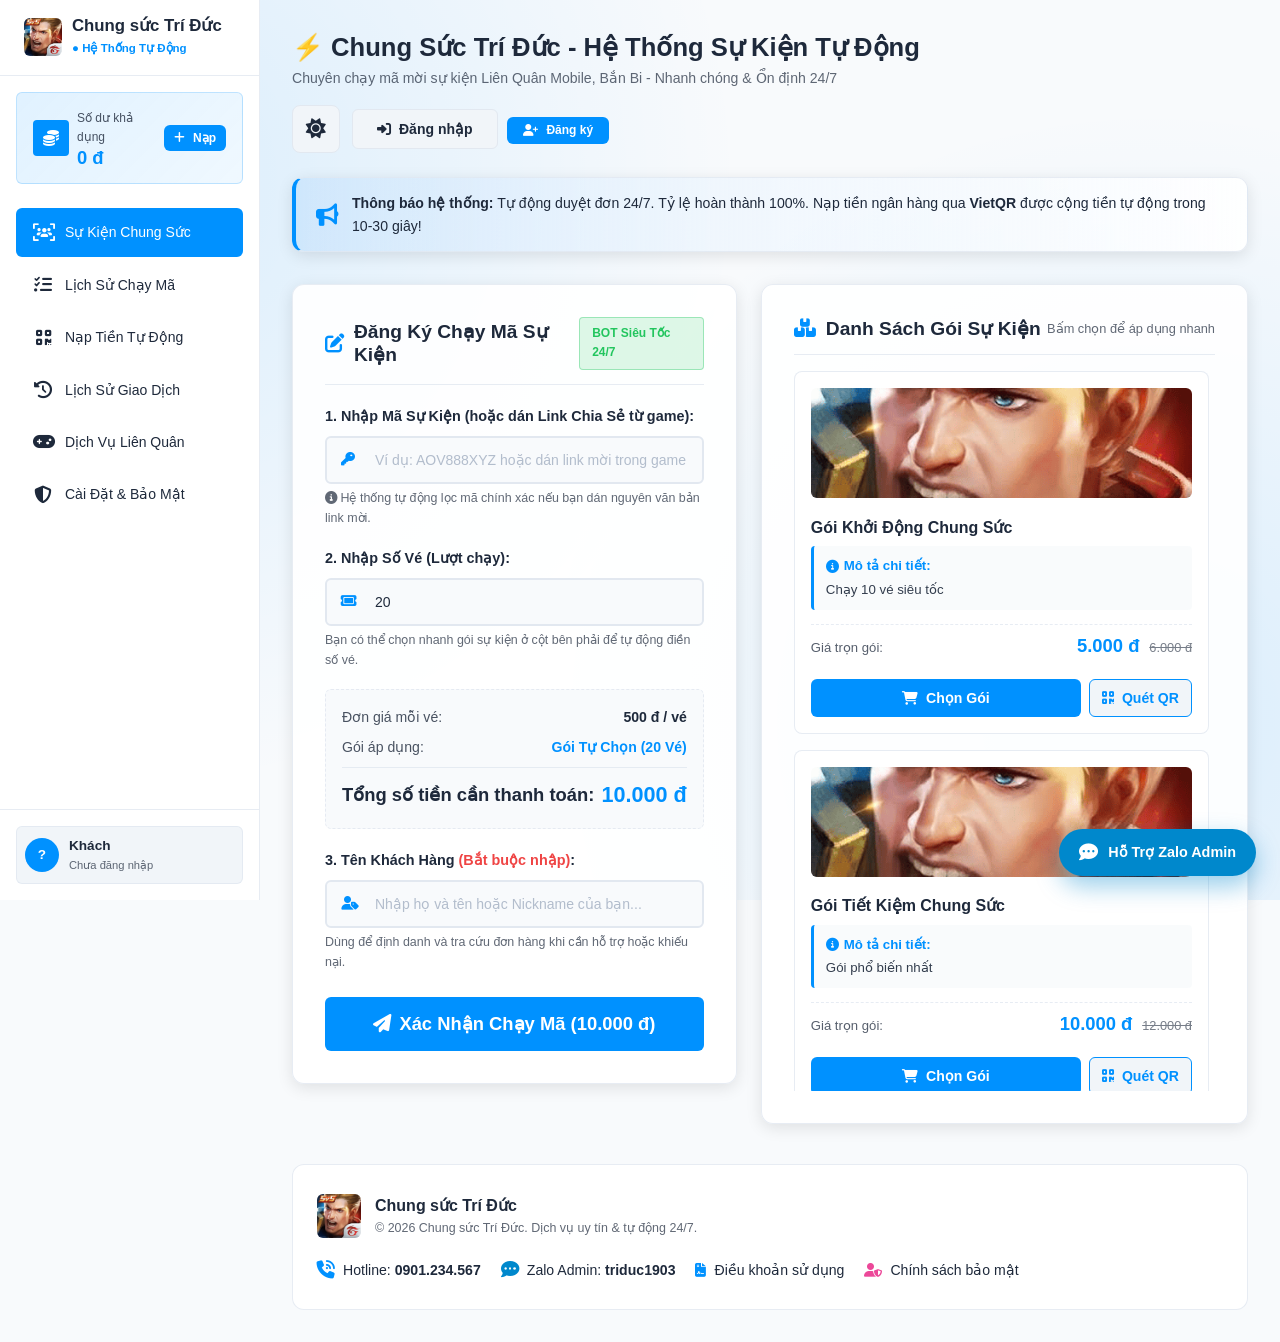
==== public/index.html @ 15486ccb "Admin: Fix connection errors and add ticket price settings" ====
<!DOCTYPE html>
<html lang="vi">

<head>
    <meta charset="UTF-8">
    <meta name="viewport" content="width=device-width, initial-scale=1.0">
    <title>Chung sức Trí Đức - Hệ Thống Sự Kiện Tự Động 24/7</title>
    
    <meta name="description" content="Chung sức Trí Đức - Hệ Thống Chạy Mã Mời Sự Kiện Liên Quân Mobile, Bắn Bi, Tăng Tim Tự Động 24/7 Siêu Tốc.">
    <meta property="og:type" content="website">
    <meta property="og:site_name" content="Chung sức Trí Đức">
    <meta property="og:title" content="Chung sức Trí Đức - Sự Kiện Tự Động">
    <meta property="og:description" content="Chạy mã mời Chung Sức Liên Quân Mobile, Bắn Bi tự động 24/7 siêu tốc tại Chung sức Trí Đức.">
    <meta property="og:locale" content="vi_VN">
    <meta property="og:image" content="uploads/logo.png">

    <!-- CSS Links -->
    <link href="css/dynamic-theme.css" rel="stylesheet">
    <link href="css/glass-theme.css" rel="stylesheet">
    <link href="https://cdnjs.cloudflare.com/ajax/libs/font-awesome/6.5.1/css/all.min.css" rel="stylesheet" crossorigin="anonymous">
    <link rel="icon" type="image/png" href="uploads/favicon.png">

    <!-- SweetAlert2 -->
    <script src="https://cdn.jsdelivr.net/npm/sweetalert2@11/dist/sweetalert2.all.min.js" crossorigin="anonymous"></script>

    <script>
        (function() {
            try {
                var theme = localStorage.getItem('theme-preference');
                if (!theme) {
                    theme = window.matchMedia('(prefers-color-scheme: dark)').matches ? 'dark' : 'light';
                }
                document.documentElement.setAttribute('data-theme', theme);
            } catch (e) { }
        })();
    </script>

    <style>
        .app-layout {
            padding: var(--space-xl);
            min-height: 100vh;
            background: var(--color-background);
            background-image: 
                radial-gradient(circle at 10% 20%, color-mix(in srgb, var(--color-primary) 12%, transparent) 0%, transparent 45%),
                radial-gradient(circle at 90% 80%, color-mix(in srgb, var(--color-accent) 12%, transparent) 0%, transparent 45%);
            background-attachment: fixed;
            display: flex;
            flex-direction: column;
            justify-content: space-between;
        }

        .tab-section {
            display: none;
            animation: fadeIn 0.3s ease-out;
        }
        .tab-section.active {
            display: block;
        }

        @keyframes fadeIn {
            from { opacity: 0; transform: translateY(8px); }
            to { opacity: 1; transform: translateY(0); }
        }

        /* 2-column layout for Sự kiện chung sức */
        .chungsuc-split-grid {
            display: grid;
            grid-template-columns: 1.05fr 1.15fr;
            gap: 24px;
            align-items: start;
        }

        @media (max-width: 1024px) {
            .chungsuc-split-grid {
                grid-template-columns: 1fr;
            }
        }

        /* Package cards in right half */
        .packages-grid {
            display: grid;
            grid-template-columns: repeat(auto-fill, minmax(240px, 1fr));
            gap: 16px;
            max-height: 720px;
            overflow-y: auto;
            padding-right: 6px;
        }

        .package-item-card {
            background: var(--glass-bg);
            border: 1px solid var(--glass-border);
            border-radius: var(--radius-lg);
            padding: 16px;
            display: flex;
            flex-direction: column;
            justify-content: space-between;
            transition: all 0.25s ease;
            position: relative;
            overflow: hidden;
        }

        .package-item-card:hover {
            transform: translateY(-3px);
            border-color: var(--color-primary);
            box-shadow: 0 8px 24px color-mix(in srgb, var(--color-primary) 20%, transparent);
        }

        .package-item-card.selected-package {
            border: 2px solid var(--color-primary);
            background: color-mix(in srgb, var(--color-primary) 10%, var(--glass-bg));
        }

        .pkg-badge {
            position: absolute;
            top: 10px;
            right: 10px;
            font-size: 0.7rem;
            font-weight: 700;
            padding: 3px 8px;
            border-radius: 999px;
            background: linear-gradient(135deg, #ef4444, #f59e0b);
            color: white;
            text-transform: uppercase;
        }

        .pkg-img {
            width: 100%;
            height: 110px;
            object-fit: cover;
            border-radius: var(--radius-md);
            margin-bottom: 12px;
            background: rgba(0,0,0,0.1);
        }

        .badge-status {
            padding: 4px 10px;
            border-radius: 999px;
            font-size: 0.75rem;
            font-weight: 600;
            display: inline-flex;
            align-items: center;
            gap: 5px;
        }
        .badge-done {
            background: rgba(34, 197, 94, 0.15);
            color: #22c55e;
            border: 1px solid rgba(34, 197, 94, 0.3);
        }
        .badge-running {
            background: rgba(0, 145, 255, 0.15);
            color: #0091ff;
            border: 1px solid rgba(0, 145, 255, 0.3);
        }
        .badge-pending {
            background: rgba(245, 158, 11, 0.15);
            color: #f59e0b;
            border: 1px solid rgba(245, 158, 11, 0.3);
        }
        .badge-cancelled {
            background: rgba(239, 68, 68, 0.15);
            color: #ef4444;
            border: 1px solid rgba(239, 68, 68, 0.3);
        }

        .copy-btn {
            background: color-mix(in srgb, var(--color-primary) 15%, transparent);
            color: var(--color-primary);
            border: 1px solid color-mix(in srgb, var(--color-primary) 30%, transparent);
            border-radius: 6px;
            padding: 4px 10px;
            font-size: 0.78rem;
            cursor: pointer;
            transition: all 0.2s;
        }
        .copy-btn:hover {
            background: var(--color-primary);
            color: white;
        }

        /* Site Footer */
        .site-footer {
            margin-top: 40px;
            padding: 28px 24px;
            background: var(--glass-bg);
            border: 1px solid var(--glass-border);
            border-radius: var(--radius-xl);
            display: flex;
            flex-wrap: wrap;
            justify-content: space-between;
            align-items: center;
            gap: 20px;
            font-size: 0.88rem;
        }
        .footer-contacts {
            display: flex;
            align-items: center;
            gap: 20px;
            flex-wrap: wrap;
        }
        .footer-link-item {
            display: inline-flex;
            align-items: center;
            gap: 8px;
            color: var(--color-foreground);
            text-decoration: none;
            transition: color 0.2s;
            font-weight: 500;
        }
        .footer-link-item:hover {
            color: var(--color-primary);
        }

        /* Admin tabs */
        .admin-subnav {
            display: flex;
            gap: 10px;
            margin-bottom: 24px;
            border-bottom: 1px solid var(--glass-border);
            padding-bottom: 12px;
            overflow-x: auto;
        }
        .admin-subnav-btn {
            padding: 10px 18px;
            border-radius: var(--radius-md);
            background: var(--glass-bg);
            border: 1px solid var(--glass-border);
            color: var(--color-foreground);
            font-weight: 600;
            font-size: 0.88rem;
            cursor: pointer;
            display: inline-flex;
            align-items: center;
            gap: 8px;
            white-space: nowrap;
            transition: all 0.2s;
        }
        .admin-subnav-btn.active {
            background: linear-gradient(135deg, var(--color-primary), var(--color-accent));
            color: white;
            border-color: transparent;
        }
    </style>
</head>

<body>
    <!-- Mobile Top Navigation Bar -->
    <header class="mobile-top-bar">
        <button class="mobile-menu-btn-inline" id="mobileMenuOpenBtn" title="Mở danh mục menu">
            <i class="fas fa-bars"></i>
        </button>
        <div class="mobile-brand-name">
            <img src="uploads/logo.png" alt="Logo" style="width: 26px; height: 26px; vertical-align: middle; border-radius: 6px; margin-right: 6px;">
            Chung sức Trí Đức
        </div>
        <div class="mobile-balance-chip" id="mobileBalanceChip" onclick="switchTab('deposit')">
            <i class="fas fa-wallet"></i>
            <span id="userBalanceMobile">0 đ</span>
        </div>
        <button class="theme-toggle" id="themeToggleMobile" style="width: 36px; height: 36px; font-size: 1rem; border-radius: 8px;" title="Chuyển chế độ sáng/tối">
            <i class="fas fa-sun theme-icon theme-icon-sun"></i>
            <i class="fas fa-moon theme-icon theme-icon-moon"></i>
        </button>
    </header>

    <!-- Sidebar Overlay for mobile -->
    <div class="sidebar-overlay" id="sidebarOverlay"></div>

    <!-- Application Sidebar -->
    <aside class="app-sidebar" id="appSidebar">
        <!-- Sidebar Brand Header -->
        <div class="sidebar-header">
            <div style="display: flex; align-items: center; gap: 10px;">
                <img src="uploads/logo.png" alt="Logo Chung sức Trí Đức" style="width: 38px; height: 38px; border-radius: var(--radius-md);">
                <div>
                    <h2 style="font-size: 1.05rem; font-weight: 700; margin: 0; line-height: 1.2;">Chung sức Trí Đức</h2>
                    <span style="font-size: 0.72rem; color: var(--color-accent); font-weight: 600;">● Hệ Thống Tự Động</span>
                </div>
            </div>
            <button class="close-sidebar-btn mobile-only" id="mobileMenuCloseBtn" title="Đóng menu">
                <i class="fas fa-times"></i>
            </button>
        </div>

        <!-- Sidebar Balance Card -->
        <div class="sidebar-balance">
            <div class="balance-card">
                <div class="balance-icon">
                    <i class="fas fa-coins"></i>
                </div>
                <div class="balance-info" style="flex: 1;">
                    <span class="balance-label">Số dư khả dụng</span>
                    <span class="balance-amount" id="userBalanceText">0 đ</span>
                </div>
                <button class="btn btn-sm btn-primary" onclick="switchTab('deposit')" title="Nạp tiền ngay" style="padding: 6px 10px; font-size: 0.75rem;">
                    <i class="fas fa-plus"></i> Nạp
                </button>
            </div>
        </div>

        <!-- Sidebar Navigation Menu -->
        <nav class="sidebar-nav">
            <!-- 1. Sự kiện chung sức (Đổi từ Tạo Mã Chung Sức) -->
            <a href="javascript:void(0)" class="nav-item active highlight-item" data-tab-target="chungsuc">
                <i class="fas fa-users-viewfinder"></i>
                <span>Sự Kiện Chung Sức</span>
            </a>
            <a href="javascript:void(0)" class="nav-item" data-tab-target="history">
                <i class="fas fa-list-check"></i>
                <span>Lịch Sử Chạy Mã</span>
            </a>
            <a href="javascript:void(0)" class="nav-item" data-tab-target="deposit">
                <i class="fas fa-qrcode"></i>
                <span>Nạp Tiền Tự Động</span>
            </a>
            <a href="javascript:void(0)" class="nav-item" data-tab-target="transactions">
                <i class="fas fa-clock-rotate-left"></i>
                <span>Lịch Sử Giao Dịch</span>
            </a>
            <a href="javascript:void(0)" class="nav-item" data-tab-target="services">
                <i class="fas fa-gamepad"></i>
                <span>Dịch Vụ Liên Quân</span>
            </a>
            <a href="javascript:void(0)" class="nav-item" data-tab-target="settings">
                <i class="fas fa-shield-halved"></i>
                <span>Cài Đặt & Bảo Mật</span>
            </a>
        </nav>

        <!-- Sidebar User Footer -->
        <div class="sidebar-footer">
            <div class="user-profile" id="userProfileBox">
                <div style="width: 34px; height: 34px; border-radius: 50%; background: linear-gradient(135deg, var(--color-primary), var(--color-accent)); display: flex; align-items: center; justify-content: center; color: white; font-weight: bold; font-size: 0.85rem;" id="userAvatarText">
                    U
                </div>
                <div class="user-details">
                    <span class="user-name" id="userNameText">Khách</span>
                    <span class="user-role" id="userRoleText">Chưa đăng nhập</span>
                </div>
                <button class="logout-btn" id="logoutBtn" title="Đăng xuất tài khoản">
                    <i class="fas fa-right-from-bracket"></i>
                </button>
            </div>
        </div>
    </aside>

    <!-- Main Content Layout -->
    <main class="app-layout">
        <div>
            <!-- Top Banner / Header Actions -->
            <div style="display: flex; justify-content: space-between; align-items: center; margin-bottom: var(--space-lg); flex-wrap: wrap; gap: var(--space-md);">
                <div>
                    <h1 style="font-size: 1.6rem; font-weight: 700; margin: 0 0 4px;" id="pageMainTitle">
                        ⚡ Chung Sức Trí Đức - Hệ Thống Sự Kiện Tự Động
                    </h1>
                    <p style="margin: 0; opacity: 0.7; font-size: 0.88rem;">
                        Chuyên chạy mã mời sự kiện Liên Quân Mobile, Bắn Bi - Nhanh chóng & Ổn định 24/7
                    </p>
                </div>
                
                <div style="display: flex; align-items: center; gap: 12px;">
                    <button class="theme-toggle desktop-only" id="themeToggleDesktop" title="Chuyển chế độ sáng/tối">
                        <i class="fas fa-sun theme-icon theme-icon-sun"></i>
                        <i class="fas fa-moon theme-icon theme-icon-moon"></i>
                    </button>
                    <div id="authActionsContainer">
                        <!-- Populated dynamically -->
                    </div>
                </div>
            </div>

            <!-- Notice Alert Box -->
            <div class="glass-card" style="padding: 14px 20px; margin-bottom: var(--space-xl); border-left: 4px solid var(--color-primary); display: flex; align-items: center; gap: 14px; background: linear-gradient(90deg, color-mix(in srgb, var(--color-primary) 10%, transparent), var(--glass-bg));">
                <i class="fas fa-bullhorn" style="color: var(--color-primary); font-size: 1.4rem;"></i>
                <div style="font-size: 0.88rem; flex: 1;">
                    <strong>Thông báo hệ thống:</strong> Tự động duyệt đơn 24/7. Tỷ lệ hoàn thành 100%. Nạp tiền ngân hàng qua <strong>VietQR</strong> được cộng tiền tự động trong 10-30 giây!
                </div>
            </div>

            <!-- ================================================================= -->
            <!-- TAB 1: SỰ KIỆN CHUNG SỨC (CHIA 2 NỬA: FORM TRÁI + GÓI PHẢI) -->
            <!-- ================================================================= -->
            <section class="tab-section active" id="tab-chungsuc">
                <div class="chungsuc-split-grid">
                    <!-- NỬA TRÁI: FORM NHẬP MÃ, SỐ VÉ, ĐƠN GIÁ, TỔNG TIỀN, TÊN KHÁCH HÀNG, NÚT XÁC NHẬN -->
                    <div class="glass-card">
                        <div style="border-bottom: 1px solid var(--glass-border); padding-bottom: 14px; margin-bottom: 20px; display: flex; align-items: center; justify-content: space-between;">
                            <h2 style="font-size: 1.2rem; font-weight: 700; margin: 0; display: flex; align-items: center; gap: 10px;">
                                <i class="fas fa-pen-to-square" style="color: var(--color-primary);"></i>
                                Đăng Ký Chạy Mã Sự Kiện
                            </h2>
                            <span class="badge badge-done" style="font-size: 0.75rem;">BOT Siêu Tốc 24/7</span>
                        </div>

                        <form id="orderFormSplit" onsubmit="handleSplitOrderSubmit(event)">
                            <!-- 1. Nhập mã sự kiện -->
                            <div style="margin-bottom: 18px;">
                                <label style="display: block; font-weight: 600; margin-bottom: 8px; font-size: 0.9rem;">
                                    1. Nhập Mã Sự Kiện (hoặc dán Link Chia Sẻ từ game):
                                </label>
                                <div class="input-wrapper" style="position: relative;">
                                    <i class="fas fa-key" style="position: absolute; left: 16px; top: 16px; color: var(--color-primary);"></i>
                                    <input type="text" id="splitEventCode" class="form-control" placeholder="Ví dụ: AOV888XYZ hoặc dán link mời trong game..." required style="padding-left: 48px; min-height: 48px;">
                                </div>
                                <small style="display: block; margin-top: 5px; font-size: 0.78rem; opacity: 0.7;">
                                    <i class="fas fa-info-circle"></i> Hệ thống tự động lọc mã chính xác nếu bạn dán nguyên văn bản link mời.
                                </small>
                            </div>

                            <!-- 2. Nhập số vé -->
                            <div style="margin-bottom: 18px;">
                                <label style="display: block; font-weight: 600; margin-bottom: 8px; font-size: 0.9rem;">
                                    2. Nhập Số Vé (Lượt chạy):
                                </label>
                                <div class="input-wrapper" style="position: relative;">
                                    <i class="fas fa-ticket" style="position: absolute; left: 16px; top: 16px; color: var(--color-accent);"></i>
                                    <input type="number" id="splitTicketCount" min="1" max="1000" value="20" class="form-control" required style="padding-left: 48px; min-height: 48px;" oninput="recalcSplitPricing()">
                                </div>
                                <small style="display: block; margin-top: 5px; font-size: 0.78rem; opacity: 0.7;">
                                    Bạn có thể chọn nhanh gói sự kiện ở cột bên phải để tự động điền số vé.
                                </small>
                            </div>

                            <!-- 3. Hiện đơn giá và tính tổng số tiền bên dưới form đó -->
                            <div style="background: color-mix(in srgb, var(--color-muted) 50%, transparent); border: 1px dashed var(--glass-border); border-radius: var(--radius-md); padding: 16px; margin-bottom: 20px;">
                                <div style="display: flex; justify-content: space-between; align-items: center; margin-bottom: 8px; font-size: 0.88rem;">
                                    <span style="opacity: 0.8;">Đơn giá mỗi vé:</span>
                                    <strong style="color: var(--color-foreground);" id="splitUnitPriceDisplay">500 đ / vé</strong>
                                </div>
                                <div style="display: flex; justify-content: space-between; align-items: center; margin-bottom: 8px; font-size: 0.88rem;">
                                    <span style="opacity: 0.8;">Gói áp dụng:</span>
                                    <span id="splitPackageSelectedTitle" style="font-weight: 600; color: var(--color-accent);">Gói Tự Chọn (20 Vé)</span>
                                </div>
                                <div style="display: flex; justify-content: space-between; align-items: center; border-top: 1px solid var(--glass-border); padding-top: 10px; font-size: 1.15rem;">
                                    <strong>Tổng số tiền cần thanh toán:</strong>
                                    <strong style="color: var(--color-primary); font-size: 1.35rem;" id="splitTotalPriceDisplay">10.000 đ</strong>
                                </div>
                            </div>

                            <!-- 4. Tên khách hàng (BẮT BUỘC NHẬP) -->
                            <div style="margin-bottom: 24px;">
                                <label style="display: block; font-weight: 600; margin-bottom: 8px; font-size: 0.9rem;">
                                    3. Tên Khách Hàng <span style="color: var(--color-danger); font-weight: bold;">(Bắt buộc nhập)</span>:
                                </label>
                                <div class="input-wrapper" style="position: relative;">
                                    <i class="fas fa-user-tag" style="position: absolute; left: 16px; top: 16px; color: var(--color-primary);"></i>
                                    <input type="text" id="splitCustomerName" class="form-control" placeholder="Nhập họ và tên hoặc Nickname của bạn..." required style="padding-left: 48px; min-height: 48px;">
                                </div>
                                <small style="display: block; margin-top: 5px; font-size: 0.78rem; opacity: 0.7;">
                                    Dùng để định danh và tra cứu đơn hàng khi cần hỗ trợ hoặc khiếu nại.
                                </small>
                            </div>

                            <!-- 5. Nút Xác nhận chạy mã -->
                            <button type="submit" class="btn btn-primary" id="splitSubmitBtn" style="width: 100%; padding: 16px; font-size: 1.15rem; font-weight: 700; border-radius: var(--radius-md);">
                                <i class="fas fa-paper-plane"></i>
                                <span>Xác Nhận Chạy Mã (<span id="btnSplitPriceText">10.000 đ</span>)</span>
                            </button>
                        </form>
                    </div>

                    <!-- NỬA PHẢI: HIỆN DANH SÁCH CÁC GÓI SỰ KIỆN -->
                    <div class="glass-card">
                        <div style="border-bottom: 1px solid var(--glass-border); padding-bottom: 14px; margin-bottom: 16px; display: flex; align-items: center; justify-content: space-between;">
                            <h2 style="font-size: 1.2rem; font-weight: 700; margin: 0; display: flex; align-items: center; gap: 10px;">
                                <i class="fas fa-boxes-stacked" style="color: var(--color-accent);"></i>
                                Danh Sách Gói Sự Kiện
                            </h2>
                            <span style="font-size: 0.8rem; opacity: 0.7;">Bấm chọn để áp dụng nhanh</span>
                        </div>

                        <!-- Render dynamic package cards -->
                        <div class="packages-grid" id="packagesListContainer">
                            <div style="grid-column: 1 / -1; text-align: center; padding: 30px; opacity: 0.7;">
                                <i class="fas fa-spinner fa-spin"></i> Đang tải danh sách gói sự kiện...
                            </div>
                        </div>
                    </div>
                </div>
            </section>

            <!-- ================================================================= -->
            <!-- TAB 2: LỊCH SỬ CHẠY MÃ (HISTORY) -->
            <!-- ================================================================= -->
            <section class="tab-section" id="tab-history">
                <div class="glass-card">
                    <div style="display: flex; justify-content: space-between; align-items: center; margin-bottom: 20px; flex-wrap: wrap; gap: 12px;">
                        <div>
                            <h2 style="font-size: 1.25rem; font-weight: 700; margin: 0 0 4px; display: flex; align-items: center; gap: 10px;">
                                <i class="fas fa-list-check" style="color: var(--color-primary);"></i>
                                Lịch Sử Các Mã Đã Chạy
                            </h2>
                            <span style="font-size: 0.85rem; opacity: 0.7;">Tiến độ chạy mã được cập nhật theo thời gian thực</span>
                        </div>

                        <button class="btn btn-sm btn-glass" onclick="loadOrderHistory()">
                            <i class="fas fa-arrows-rotate"></i> Làm mới
                        </button>
                    </div>

                    <div class="table-responsive-wrap">
                        <table class="table" style="width: 100%; border-collapse: collapse; text-align: left;" id="orderHistoryTable">
                            <thead>
                                <tr style="border-bottom: 2px solid var(--glass-border); font-size: 0.85rem; opacity: 0.8;">
                                    <th style="padding: 12px 14px;">MÃ ĐƠN</th>
                                    <th style="padding: 12px 14px;">KHÁCH HÀNG</th>
                                    <th style="padding: 12px 14px;">MÃ SỰ KIỆN</th>
                                    <th style="padding: 12px 14px;">GÓI SỰ KIỆN</th>
                                    <th style="padding: 12px 14px;">TIẾN ĐỘ VÉ</th>
                                    <th style="padding: 12px 14px;">TRẠNG THÁI</th>
                                    <th style="padding: 12px 14px;">THỜI GIAN</th>
                                </tr>
                            </thead>
                            <tbody id="orderHistoryTbody">
                                <!-- Populated dynamically -->
                            </tbody>
                        </table>
                    </div>
                </div>
            </section>

            <!-- ================================================================= -->
            <!-- TAB 3: NẠP TIỀN TỰ ĐỘNG (CHỈ GIỮ CHUYỂN KHOẢN NGÂN HÀNG VIETQR) -->
            <!-- ================================================================= -->
            <section class="tab-section" id="tab-deposit">
                <!-- 1. BẢNG CẢNH BÁO PHẢI ĐĂNG NHẬP MỚI NẠP ĐƯỢC TIỀN -->
                <div id="depositLoginWarning" style="display: none; background: rgba(239, 68, 68, 0.12); border: 2px solid var(--color-danger); border-radius: var(--radius-lg); padding: 24px; text-align: center; margin-bottom: 24px;">
                    <div style="font-size: 2.2rem; color: var(--color-danger); margin-bottom: 10px;">
                        <i class="fas fa-lock"></i>
                    </div>
                    <h3 style="font-size: 1.35rem; font-weight: 700; margin: 0 0 8px;">YÊU CẦU ĐĂNG NHẬP ĐỂ NẠP TIỀN</h3>
                    <p style="font-size: 0.95rem; opacity: 0.85; max-width: 520px; margin: 0 auto 18px; line-height: 1.5;">
                        Quy định hệ thống: Bạn phải đăng nhập tài khoản trước khi nạp tiền để tiền nạp được cộng chính xác vào số dư của bạn.
                    </p>
                    <div style="display: flex; gap: 12px; justify-content: center; flex-wrap: wrap;">
                        <a href="login.html" class="btn btn-primary" style="padding: 10px 24px; font-weight: 700;">
                            <i class="fas fa-sign-in-alt"></i> Đăng Nhập Ngay
                        </a>
                        <a href="register.html" class="btn btn-glass" style="padding: 10px 24px; font-weight: 600;">
                            <i class="fas fa-user-plus"></i> Đăng Ký Tài Khoản
                        </a>
                    </div>
                </div>

                <!-- 2. KHUNG CHÍNH NẠP TIỀN -->
                <div id="depositMainContent" style="display: grid; grid-template-columns: 1.15fr 1fr; gap: var(--space-xl);" class="chungsuc-split-grid">
                    <!-- Cột trái: Form nhập số tiền, thông tin tài khoản & Gửi Bill -->
                    <div class="glass-card">
                        <div style="border-bottom: 1px solid var(--glass-border); padding-bottom: 16px; margin-bottom: 20px; display: flex; align-items: center; justify-content: space-between;">
                            <h2 style="font-size: 1.25rem; font-weight: 700; margin: 0; display: flex; align-items: center; gap: 10px;">
                                <i class="fas fa-building-columns" style="color: var(--color-primary);"></i>
                                Nạp Tiền Chuyển Khoản Ngân Hàng
                            </h2>
                            <span class="badge badge-done" style="font-size: 0.75rem;"><i class="fas fa-bolt"></i> Tự Động 24/7</span>
                        </div>

                        <!-- 1. Ô Nhập Số Tiền Cần Nạp (Tối thiểu 20.000 đ) -->
                        <div style="margin-bottom: 18px;">
                            <label style="display: block; font-weight: 600; margin-bottom: 8px; font-size: 0.92rem;">
                                1. Nhập số tiền bạn muốn nạp (VNĐ):
                            </label>
                            <div class="input-wrapper" style="position: relative;">
                                <i class="fas fa-money-bill-wave" style="position: absolute; left: 16px; top: 16px; color: var(--color-primary); font-size: 1.1rem;"></i>
                                <input type="number" id="customDepositAmountInput" class="form-control" min="20000" step="1000" value="20000" placeholder="Nhập số tiền nạp (tối thiểu 20.000 đ)..." required style="padding-left: 48px; min-height: 48px; font-size: 1.05rem; font-weight: 700; color: var(--color-primary);" oninput="handleCustomDepositInput(this.value)">
                            </div>
                            <div style="display: flex; justify-content: space-between; align-items: center; margin-top: 6px; font-size: 0.8rem;">
                                <span style="opacity: 0.75;"><i class="fas fa-info-circle"></i> Mệnh giá nạp tối thiểu là <strong>20.000 đ</strong></span>
                                <span id="depositAmountFormatted" style="font-weight: 700; color: var(--color-primary);">20.000 đ</span>
                            </div>
                        </div>

                        <!-- 2. Chọn nạp nhanh theo Gói sự kiện hoặc theo mệnh giá -->
                        <div style="margin-bottom: 20px;">
                            <label style="display: block; font-weight: 600; margin-bottom: 8px; font-size: 0.88rem; opacity: 0.9;">
                                <i class="fas fa-boxes-stacked" style="color: var(--color-accent); margin-right: 6px;"></i>
                                Chọn nạp theo Gói Sự Kiện (Tự động điền số tiền & cú pháp Tên Gói):
                            </label>
                            <div style="display: flex; flex-wrap: wrap; gap: 8px; margin-bottom: 14px;" id="packageDepositBtnGroup">
                                <!-- Populated dynamically from packages list -->
                            </div>

                            <label style="display: block; font-weight: 600; margin-bottom: 8px; font-size: 0.88rem; opacity: 0.85;">
                                Hoặc chọn nhanh mệnh giá cố định:
                            </label>
                            <div style="display: grid; grid-template-columns: repeat(3, 1fr); gap: 10px;" id="quickDepositBtnGroup">
                                <button type="button" class="btn btn-primary" onclick="selectDepositAmount(20000, this)">20.000 đ</button>
                                <button type="button" class="btn btn-glass" onclick="selectDepositAmount(50000, this)">50.000 đ</button>
                                <button type="button" class="btn btn-glass" onclick="selectDepositAmount(100000, this)">100.000 đ</button>
                                <button type="button" class="btn btn-glass" onclick="selectDepositAmount(200000, this)">200.000 đ</button>
                                <button type="button" class="btn btn-glass" onclick="selectDepositAmount(500000, this)">500.000 đ</button>
                                <button type="button" class="btn btn-glass" onclick="selectDepositAmount(1000000, this)">1.000.000 đ</button>
                            </div>
                        </div>

                        <!-- 3. Thông tin tài khoản nhận tiền -->
                        <div style="display: flex; flex-direction: column; gap: 10px; font-size: 0.88rem; margin-bottom: 14px;">
                            <div style="display: flex; justify-content: space-between; align-items: center; padding: 12px 14px; background: color-mix(in srgb, var(--color-muted) 60%, transparent); border-radius: var(--radius-md);">
                                <span style="opacity: 0.75;"><i class="fas fa-building" style="margin-right: 6px;"></i> Ngân hàng / Dịch vụ:</span>
                                <strong style="color: var(--color-primary);" id="bankNameDisplay">MB BANK (Ngân hàng Quân đội)</strong>
                            </div>
                            <div style="display: flex; justify-content: space-between; align-items: center; padding: 12px 14px; background: color-mix(in srgb, var(--color-muted) 60%, transparent); border-radius: var(--radius-md);">
                                <span style="opacity: 0.75;"><i class="fas fa-credit-card" style="margin-right: 6px;"></i> Số tài khoản:</span>
                                <div style="display: flex; align-items: center; gap: 8px;">
                                    <strong id="bankNumberDisplay" style="font-size: 1.15rem; font-family: monospace; letter-spacing: 1px; color: var(--color-foreground);">0111111111100</strong>
                                    <button class="copy-btn" onclick="copyText('bankNumberDisplay')"><i class="fas fa-copy"></i> Sao chép</button>
                                </div>
                            </div>
                            <div style="display: flex; justify-content: space-between; align-items: center; padding: 12px 14px; background: color-mix(in srgb, var(--color-muted) 60%, transparent); border-radius: var(--radius-md);">
                                <span style="opacity: 0.75;"><i class="fas fa-user-check" style="margin-right: 6px;"></i> Chủ tài khoản:</span>
                                <strong id="bankOwnerDisplay" style="color: var(--color-primary); font-size: 1rem;">NGUYEN TRI DUC</strong>
                            </div>
                            <div style="display: flex; justify-content: space-between; align-items: center; padding: 12px 14px; background: color-mix(in srgb, var(--color-primary) 12%, transparent); border: 1px solid var(--color-primary); border-radius: var(--radius-md);">
                                <span style="color: var(--color-primary); font-weight: 700;"><i class="fas fa-pen-nib" style="margin-right: 6px;"></i> Nội dung CK bắt buộc:</span>
                                <div style="display: flex; align-items: center; gap: 8px;">
                                    <strong id="bankContentDisplay" style="color: var(--color-primary); font-size: 1.15rem; font-family: monospace;">NAP [VUI LÒNG ĐĂNG NHẬP]</strong>
                                    <button class="copy-btn" onclick="copyText('bankContentDisplay')"><i class="fas fa-copy"></i> Sao chép</button>
                                </div>
                            </div>
                        </div>

                        <!-- 4. PHẦN YÊU CẦU GỬI BILL KHI CHUYỂN KHOẢN XONG -->
                        <div style="background: linear-gradient(135deg, color-mix(in srgb, var(--color-accent) 12%, transparent), color-mix(in srgb, var(--color-primary) 8%, transparent)); border: 1.5px dashed var(--color-accent); border-radius: var(--radius-md); padding: 16px; margin-bottom: 20px;">
                            <div style="display: flex; align-items: center; gap: 8px; margin-bottom: 8px; color: var(--color-accent); font-weight: 700; font-size: 0.95rem;">
                                <i class="fas fa-camera"></i>
                                <span>Yêu Cầu Gửi Bill Sau Khi Chuyển Khoản:</span>
                            </div>
                            
                            <!-- Banner text từ hình ảnh người dùng -->
                            <div style="background: rgba(245, 158, 11, 0.15); border-left: 4px solid #f59e0b; padding: 10px 14px; border-radius: 6px; font-size: 0.9rem; font-weight: 700; color: #f59e0b; margin-bottom: 12px; display: flex; align-items: center; gap: 8px;">
                                <i class="fas fa-comment-dots" style="font-size: 1.1rem;"></i>
                                <span>Quý khách vui lòng chụp cho mình xin Bill sau khi chuyển nhé</span>
                            </div>

                            <!-- Input file và Preview -->
                            <input type="file" id="depositBillFileInput" accept="image/*" style="display: none;" onchange="handleBillFileSelected(this)">
                            <button type="button" class="btn btn-glass" style="width: 100%; border: 1px dashed var(--glass-border); padding: 12px; font-weight: 600;" onclick="document.getElementById('depositBillFileInput').click()">
                                <i class="fas fa-cloud-arrow-up" style="color: var(--color-primary);"></i>
                                <span id="billUploadBtnText">Bấm vào đây để chọn ảnh Bill hoặc chụp màn hình</span>
                            </button>

                            <div id="billPreviewContainer" style="display: none; margin-top: 12px; text-align: center;">
                                <img id="billPreviewImg" src="" alt="Ảnh Bill Chuyển Khoản" style="max-height: 180px; max-width: 100%; border-radius: 8px; border: 1px solid var(--glass-border); box-shadow: 0 4px 12px rgba(0,0,0,0.15);">
                                <div style="margin-top: 6px; display: flex; justify-content: center; gap: 8px;">
                                    <span style="font-size: 0.8rem; color: #22c55e; font-weight: 600; display: flex; align-items: center; gap: 4px;">
                                        <i class="fas fa-check-circle"></i> Đã chọn ảnh Bill
                                    </span>
                                    <button type="button" class="btn btn-sm btn-danger" style="padding: 2px 8px; font-size: 0.75rem;" onclick="clearBillFile()">
                                        <i class="fas fa-trash"></i> Xóa
                                    </button>
                                </div>
                            </div>
                        </div>

                        <!-- 5. Nút Xác nhận đã chuyển khoản & Gửi bill -->
                        <button type="button" class="btn btn-primary" id="btnDepositSubmit" style="width: 100%; padding: 16px; font-weight: 700; font-size: 1.05rem; box-shadow: 0 4px 16px color-mix(in srgb, var(--color-primary) 35%, transparent);" onclick="submitDepositWithBill()">
                            <i class="fas fa-paper-plane"></i> Xác Nhận Đã Chuyển Tiền & Gửi Bill
                        </button>
                        <div style="text-align: center; margin-top: 10px; font-size: 0.78rem; opacity: 0.7;">
                            Hệ thống kiểm tra tự động và cộng tiền vào tài khoản ngay lập tức khi tiền vào.
                        </div>
                    </div>

                    <!-- Cột phải: DUY NHẤT 1 MÃ VIETQR CHÍNH THỨC (QUÉT LÀ RA NGAY NGUYEN TRI DUC 0111111111100) -->
                    <div class="glass-card" style="display: flex; flex-direction: column; justify-content: space-between; text-align: center;">
                        <div>
                            <div style="border-bottom: 1px solid var(--glass-border); padding-bottom: 16px; margin-bottom: 18px; display: flex; align-items: center; justify-content: space-between;">
                                <h3 style="font-size: 1.2rem; font-weight: 700; margin: 0; display: flex; align-items: center; gap: 10px;">
                                    <i class="fas fa-qrcode" style="color: var(--color-accent);"></i>
                                    Mã VietQR Thanh Toán Chính Thức
                                </h3>
                                <span class="badge badge-done" style="font-size: 0.75rem;"><i class="fas fa-shield-check"></i> Xác Thực 24/7</span>
                            </div>

                            <!-- Khung chứa DUY NHẤT 1 mã VietQR chuẩn xác -->
                            <div style="background: white; border-radius: 18px; padding: 18px; display: inline-block; box-shadow: 0 10px 30px rgba(0,0,0,0.25); border: 3px solid var(--color-primary); margin-bottom: 18px; position: relative;">
                                <img id="vietQrImg" src="assets/vietqr_real.png" alt="Mã VietQR NGUYEN TRI DUC" style="width: 240px; height: auto; max-width: 100%; display: block; margin: 0 auto; object-fit: contain; border-radius: 8px;">
                                <div style="margin-top: 10px; font-weight: 700; font-size: 0.95rem; color: #1e293b; display: flex; align-items: center; justify-content: center; gap: 6px;">
                                    <i class="fas fa-check-circle" style="color: #22c55e;"></i>
                                    <span>NGUYEN TRI DUC - 0111111111100</span>
                                </div>
                            </div>

                            <!-- Thông tin tương ứng số tiền & cú pháp theo gói đã chọn -->
                            <div style="background: var(--glass-bg); border: 1px solid var(--glass-border); border-radius: var(--radius-md); padding: 14px 16px; text-align: left; margin-bottom: 16px; font-size: 0.88rem;">
                                <div style="display: flex; justify-content: space-between; align-items: center; margin-bottom: 8px;">
                                    <span style="opacity: 0.8;"><i class="fas fa-money-bill-wave" style="color: var(--color-primary); margin-right: 6px;"></i> Số tiền cần chuyển:</span>
                                    <div style="display: flex; align-items: center; gap: 6px;">
                                        <strong style="color: #22c55e; font-size: 1.15rem;" id="qrDisplayAmount">20.000 đ</strong>
                                        <button type="button" class="copy-btn" onclick="copyAmount()"><i class="fas fa-copy"></i></button>
                                    </div>
                                </div>
                                <div style="display: flex; justify-content: space-between; align-items: center;">
                                    <span style="opacity: 0.8;"><i class="fas fa-pen-nib" style="color: var(--color-accent); margin-right: 6px;"></i> Cú pháp nội dung:</span>
                                    <div style="display: flex; align-items: center; gap: 6px;">
                                        <strong style="color: var(--color-primary); font-family: monospace; font-size: 1rem;" id="qrDisplayContent">NAP [VUI LÒNG ĐĂNG NHẬP]</strong>
                                        <button type="button" class="copy-btn" onclick="copyText('qrDisplayContent')"><i class="fas fa-copy"></i> Sao chép</button>
                                    </div>
                                </div>
                            </div>

                            <div style="font-size: 0.82rem; opacity: 0.85; line-height: 1.5; color: var(--color-foreground);">
                                <i class="fas fa-mobile-screen-button" style="color: var(--color-accent); margin-right: 4px;"></i>
                                Quét mã bằng Viettel Money, MBBank, Vietcombank, Techcombank, Momo, BIDV, v.v.
                            </div>
                        </div>

                        <div style="margin-top: 16px;">
                            <div style="font-size: 0.82rem; opacity: 0.85; line-height: 1.5; background: color-mix(in srgb, var(--color-muted) 50%, transparent); padding: 12px; border-radius: var(--radius-md); text-align: left;">
                                💡 <strong>Mẹo:</strong> Sau khi quét QR và chuyển tiền xong, bạn hãy chụp ảnh biên lai giao dịch (Bill) và bấm nút <strong>Xác Nhận Đã Chuyển Tiền & Gửi Bill</strong> bên cạnh để được duyệt cộng tiền siêu tốc!
                            </div>
                        </div>
                    </div>
                </div>
            </section>

            <!-- ================================================================= -->
            <!-- TAB 4: LỊCH SỬ GIAO DỊCH (TRANSACTIONS) -->
            <!-- ================================================================= -->
            <section class="tab-section" id="tab-transactions">
                <div class="glass-card">
                    <div style="display: flex; justify-content: space-between; align-items: center; margin-bottom: 20px; flex-wrap: wrap; gap: 12px;">
                        <div>
                            <h2 style="font-size: 1.25rem; font-weight: 700; margin: 0 0 4px; display: flex; align-items: center; gap: 10px;">
                                <i class="fas fa-clock-rotate-left" style="color: var(--color-primary);"></i>
                                Lịch Sử Nạp & Trừ Tiền
                            </h2>
                            <span style="font-size: 0.85rem; opacity: 0.7;">Toàn bộ biến động số dư tài khoản của bạn</span>
                        </div>

                        <button class="btn btn-sm btn-glass" onclick="loadTransactions()">
                            <i class="fas fa-arrows-rotate"></i> Làm mới
                        </button>
                    </div>

                    <div class="table-responsive-wrap">
                        <table class="table" style="width: 100%; border-collapse: collapse; text-align: left;">
                            <thead>
                                <tr style="border-bottom: 2px solid var(--glass-border); font-size: 0.85rem; opacity: 0.8;">
                                    <th style="padding: 12px 14px;">MÃ GD</th>
                                    <th style="padding: 12px 14px;">HÌNH THỨC</th>
                                    <th style="padding: 12px 14px;">SỐ TIỀN</th>
                                    <th style="padding: 12px 14px;">NỘI DUNG</th>
                                    <th style="padding: 12px 14px;">TRẠNG THÁI</th>
                                    <th style="padding: 12px 14px;">THỜI GIAN</th>
                                </tr>
                            </thead>
                            <tbody id="transactionTbody">
                                <!-- Populated dynamically -->
                            </tbody>
                        </table>
                    </div>
                </div>
            </section>

            <!-- ================================================================= -->
            <!-- TAB 5: DỊCH VỤ LIÊN QUÂN (SERVICES) -->
            <!-- ================================================================= -->
            <section class="tab-section" id="tab-services">
                <div style="margin-bottom: 20px;">
                    <h2 style="font-size: 1.25rem; font-weight: 700; margin: 0 0 4px;">🎮 Hệ Sinh Thái Dịch Vụ Liên Quân Mobile</h2>
                    <p style="margin: 0; opacity: 0.7; font-size: 0.88rem;">Cung cấp các gói dịch vụ Liên Quân hàng đầu, bảo hành 100%</p>
                </div>

                <div style="display: grid; grid-template-columns: repeat(auto-fit, minmax(280px, 1fr)); gap: var(--space-lg);">
                    <!-- Cho thuê acc -->
                    <div class="glass-card" style="display: flex; flex-direction: column; justify-content: space-between;">
                        <div>
                            <div style="font-size: 2.2rem; margin-bottom: 12px; color: var(--color-primary);"><i class="fas fa-key"></i></div>
                            <h3 style="font-size: 1.15rem; font-weight: 700; margin-bottom: 8px;">Cho Thuê Acc Liên Quân VIP</h3>
                            <p style="font-size: 0.85rem; opacity: 0.8; line-height: 1.5; margin-bottom: 14px;">
                                Kho tài khoản Liên Quân rank Cao Thủ, Chiến Tướng, full tướng, full ngọc, sở hữu dàn trang phục cực VIP: Raz Muay Thái, Nakroth Lôi Quang Sứ, Florentino Tinh Hệ...
                            </p>
                        </div>
                        <div>
                            <div style="font-size: 1.2rem; font-weight: 700; color: var(--color-primary); margin-bottom: 12px;">Từ 5.000 đ / Giờ</div>
                            <a href="https://zalo.me/triduc1903" target="_blank" class="btn btn-primary" style="width: 100%;">
                                <i class="fab fa-whatsapp"></i> Liên hệ thuê qua Zalo
                            </a>
                        </div>
                    </div>

                    <!-- Tăng tim -->
                    <div class="glass-card" style="display: flex; flex-direction: column; justify-content: space-between;">
                        <div>
                            <div style="font-size: 2.2rem; margin-bottom: 12px; color: #ec4899;"><i class="fas fa-heart"></i></div>
                            <h3 style="font-size: 1.15rem; font-weight: 700; margin-bottom: 8px;">Tăng Tim Hồ Sơ Liên Quân</h3>
                            <p style="font-size: 0.85rem; opacity: 0.8; line-height: 1.5; margin-bottom: 14px;">
                                Tăng độ hot cho trang cá nhân trong game. Đẩy hàng ngàn lượt tim hồ sơ uy tín, tăng độ chất cho kiện tướng.
                            </p>
                        </div>
                        <div>
                            <div style="font-size: 1.2rem; font-weight: 700; color: #ec4899; margin-bottom: 12px;">Từ 10.000 đ / 1,000 Tim</div>
                            <a href="https://zalo.me/triduc1903" target="_blank" class="btn btn-primary" style="width: 100%; background: linear-gradient(135deg, #ec4899, #f43f5e);">
                                <i class="fab fa-whatsapp"></i> Đặt gói Tăng Tim
                            </a>
                        </div>
                    </div>

                    <!-- Kéo rank -->
                    <div class="glass-card" style="display: flex; flex-direction: column; justify-content: space-between;">
                        <div>
                            <div style="font-size: 2.2rem; margin-bottom: 12px; color: #f59e0b;"><i class="fas fa-trophy"></i></div>
                            <h3 style="font-size: 1.15rem; font-weight: 700; margin-bottom: 8px;">Cải Thiện Rank - Cày Top Tướng</h3>
                            <p style="font-size: 0.85rem; opacity: 0.8; line-height: 1.5; margin-bottom: 14px;">
                                Đội ngũ kiện tướng Top 1 Thách Đấu trực tiếp hỗ trợ leo rank, cày lực chiến top tướng tỉnh, top Việt Nam bảo mật an toàn.
                            </p>
                        </div>
                        <div>
                            <div style="font-size: 1.2rem; font-weight: 700; color: #f59e0b; margin-bottom: 12px;">Giá thương lượng</div>
                            <a href="https://zalo.me/triduc1903" target="_blank" class="btn btn-primary" style="width: 100%; background: linear-gradient(135deg, #f59e0b, #d97706);">
                                <i class="fab fa-whatsapp"></i> Tư vấn Kéo Rank
                            </a>
                        </div>
                    </div>
                </div>
            </section>

            <!-- ================================================================= -->
            <!-- TAB 6: CÀI ĐẶT & BẢO MẬT (SETTINGS) -->
            <!-- ================================================================= -->
            <section class="tab-section" id="tab-settings">
                <div style="display: grid; grid-template-columns: 1fr 1fr; gap: var(--space-xl);" class="main-grid">
                    <div class="glass-card">
                        <h3 style="font-size: 1.15rem; font-weight: 700; margin-bottom: 16px; display: flex; align-items: center; gap: 8px;">
                            <i class="fas fa-key" style="color: var(--color-primary);"></i>
                            Đổi Mật Khẩu
                        </h3>
                        <form onsubmit="handleChangePassword(event)">
                            <div style="margin-bottom: var(--space-md);">
                                <label style="display: block; font-weight: 600; margin-bottom: 6px; font-size: 0.88rem;">Mật khẩu hiện tại:</label>
                                <input type="password" id="oldPasswordInput" class="form-control" required style="width: 100%; padding: 12px;">
                            </div>
                            <div style="margin-bottom: var(--space-md);">
                                <label style="display: block; font-weight: 600; margin-bottom: 6px; font-size: 0.88rem;">Mật khẩu mới:</label>
                                <input type="password" id="newPasswordInput" class="form-control" minlength="8" required style="width: 100%; padding: 12px;">
                            </div>
                            <div style="margin-bottom: var(--space-lg);">
                                <label style="display: block; font-weight: 600; margin-bottom: 6px; font-size: 0.88rem;">Nhập lại mật khẩu mới:</label>
                                <input type="password" id="newPasswordConfirmInput" class="form-control" minlength="8" required style="width: 100%; padding: 12px;">
                            </div>
                            <button type="submit" class="btn btn-primary" style="width: 100%; padding: 12px;">
                                <i class="fas fa-save"></i> Cập Nhật Mật Khẩu
                            </button>
                        </form>
                    </div>

                    <div class="glass-card">
                        <h3 style="font-size: 1.15rem; font-weight: 700; margin-bottom: 16px; display: flex; align-items: center; gap: 8px;">
                            <i class="fas fa-shield-alt" style="color: var(--color-accent);"></i>
                            Bảo Mật Hai Lớp (2FA)
                        </h3>
                        <p style="font-size: 0.88rem; opacity: 0.8; line-height: 1.6; margin-bottom: 20px;">
                            Kích hoạt mã bảo mật OTP mỗi khi đăng nhập trên thiết bị lạ để bảo vệ số dư tài khoản của bạn.
                        </p>
                        <div style="display: flex; align-items: center; justify-content: space-between; padding: 16px; border: 1px solid var(--glass-border); border-radius: var(--radius-md); background: color-mix(in srgb, var(--color-muted) 50%, transparent); margin-bottom: 20px;">
                            <div>
                                <div style="font-weight: 600;">Xác minh OTP khi đăng nhập</div>
                                <div style="font-size: 0.78rem; opacity: 0.7;">Gửi mã 6 số về thiết bị</div>
                            </div>
                            <label class="feature-toggle">
                                <input type="checkbox" class="feature-toggle-input" id="otpToggleCheckbox" onchange="toggleOtpSecurity(this.checked)">
                                <span class="feature-toggle-track">
                                    <span class="feature-toggle-thumb"></span>
                                </span>
                            </label>
                        </div>
                    </div>
                </div>
            </section>
        </div>

        <!-- ================================================================= -->
        <!-- FOOTER: THÔNG TIN LIÊN HỆ ADMIN, HOTLINE, ZALO, ĐIỀU KHOẢN & BẢO MẬT -->
        <!-- ================================================================= -->
        <footer class="site-footer">
            <div style="display: flex; align-items: center; gap: 14px;">
                <img src="uploads/logo.png" alt="Logo Chung sức Trí Đức" style="width: 44px; height: 44px; border-radius: var(--radius-md);">
                <div>
                    <div style="font-weight: 700; font-size: 1rem; color: var(--color-foreground);">Chung sức Trí Đức</div>
                    <div style="font-size: 0.78rem; opacity: 0.7;">© 2026 Chung sức Trí Đức. Dịch vụ uy tín & tự động 24/7.</div>
                </div>
            </div>

            <!-- Liên hệ Admin, Zalo, Điều khoản, Bảo mật -->
            <div class="footer-contacts">
                <a href="tel:0901234567" class="footer-link-item" title="Gọi Hotline Admin">
                    <i class="fas fa-phone-volume" style="color: var(--color-primary); font-size: 1.1rem;"></i>
                    <span>Hotline: <strong>0901.234.567</strong></span>
                </a>

                <a href="https://zalo.me/triduc1903" target="_blank" rel="noopener noreferrer" class="footer-link-item" title="Chat Zalo với Admin">
                    <i class="fas fa-comment-dots" style="color: #0088cc; font-size: 1.15rem;"></i>
                    <span>Zalo Admin: <strong>triduc1903</strong></span>
                </a>

                <a href="terms.html" class="footer-link-item" title="Xem điều khoản sử dụng">
                    <i class="fas fa-file-contract" style="color: var(--color-accent);"></i>
                    <span>Điều khoản sử dụng</span>
                </a>

                <a href="privacy.html" class="footer-link-item" title="Xem chính sách bảo mật">
                    <i class="fas fa-user-shield" style="color: #ec4899;"></i>
                    <span>Chính sách bảo mật</span>
                </a>
            </div>
        </footer>
    </main>

    <!-- Floating Support Zalo Link -->
    <a href="https://zalo.me/triduc1903" target="_blank" rel="noopener noreferrer" style="position: fixed; right: 24px; bottom: 24px; z-index: 999; background: #0088cc; color: white; border-radius: 999px; padding: 12px 20px; display: flex; align-items: center; gap: 10px; font-weight: 700; font-size: 0.9rem; box-shadow: 0 10px 25px rgba(0, 136, 204, 0.4); text-decoration: none; transition: transform 0.2s;" onmouseover="this.style.transform='translateY(-3px)'" onmouseout="this.style.transform='translateY(0)'">
        <i class="fas fa-comment-dots" style="font-size: 1.2rem;"></i>
        <span>Hỗ Trợ Zalo Admin</span>
    </a>

    <!-- Application Script -->
    <script>
        // State
        var currentUser = null;
        var unitPrice = 500;
        var currentPackages = [];
        var activeSelectedPackage = null;
        var uploadedPackageImageBase64 = 'uploads/logo.png';

        // Init theme toggle
        function setupThemeToggles() {
            var toggles = [document.getElementById('themeToggleDesktop'), document.getElementById('themeToggleMobile')];
            toggles.forEach(function(btn) {
                if (btn) {
                    btn.addEventListener('click', function() {
                        var current = document.documentElement.getAttribute('data-theme') || 'dark';
                        var next = current === 'dark' ? 'light' : 'dark';
                        document.documentElement.setAttribute('data-theme', next);
                        localStorage.setItem('theme-preference', next);
                    });
                }
            });
        }
        setupThemeToggles();

        // Mobile drawer handlers
        var openBtn = document.getElementById('mobileMenuOpenBtn');
        var closeBtn = document.getElementById('mobileMenuCloseBtn');
        var sidebar = document.getElementById('appSidebar');
        var overlay = document.getElementById('sidebarOverlay');

        if (openBtn && sidebar && overlay) {
            openBtn.addEventListener('click', function() {
                sidebar.classList.add('active');
                overlay.classList.add('active');
            });
            function closeDrawer() {
                sidebar.classList.remove('active');
                overlay.classList.remove('active');
            }
            if (closeBtn) closeBtn.addEventListener('click', closeDrawer);
            overlay.addEventListener('click', closeDrawer);
        }

        // Tab Switching
        function switchTab(tabId) {
            // QUY TẮC 1: Phải đăng nhập mới nạp được tiền
            if (tabId === 'deposit' && !currentUser) {
                Swal.fire({
                    icon: 'warning',
                    title: 'Yêu Cầu Đăng Nhập',
                    text: 'Bạn phải đăng nhập tài khoản trước khi thực hiện nạp tiền!',
                    showCancelButton: true,
                    confirmButtonText: '<i class="fas fa-sign-in-alt"></i> Đăng nhập ngay',
                    cancelButtonText: 'Để sau'
                }).then(function(r) {
                    if (r.isConfirmed) {
                        window.location.href = 'login.html';
                    }
                });
                return;
            }

            document.querySelectorAll('.tab-section').forEach(function(s) { s.classList.remove('active'); });
            var targetSection = document.getElementById('tab-' + tabId);
            if (targetSection) targetSection.classList.add('active');

            document.querySelectorAll('.nav-item').forEach(function(item) {
                if (item.getAttribute('data-tab-target') === tabId) {
                    item.classList.add('active', 'highlight-item');
                } else {
                    item.classList.remove('active', 'highlight-item');
                }
            });

            if (sidebar) sidebar.classList.remove('active');
            if (overlay) overlay.classList.remove('active');

            if (tabId === 'chungsuc') loadPackages();
            if (tabId === 'history') loadOrderHistory();
            if (tabId === 'transactions') loadTransactions();
            if (tabId === 'deposit') {
                updateVietQrCode();
            }
        }

        document.querySelectorAll('[data-tab-target]').forEach(function(el) {
            el.addEventListener('click', function() {
                switchTab(this.getAttribute('data-tab-target'));
            });
        });

        // =====================================================================
        // SỰ KIỆN CHUNG SỨC: TÍNH TIỀN & XỬ LÝ 2 NỬA
        // =====================================================================
        function recalcSplitPricing() {
            var tickets = parseInt(document.getElementById('splitTicketCount').value) || 1;
            if (tickets < 1) tickets = 1;

            var total = tickets * unitPrice;
            // Áp dụng chiết khấu nhẹ nếu chạy nhiều vé
            if (tickets >= 100) {
                total = Math.round(total * 0.9);
            } else if (tickets >= 50) {
                total = Math.round(total * 0.96);
            }

            var formatted = total.toLocaleString('vi-VN') + ' đ';
            document.getElementById('splitTotalPriceDisplay').textContent = formatted;
            document.getElementById('btnSplitPriceText').textContent = formatted;
            if (!activeSelectedPackage) {
                document.getElementById('splitPackageSelectedTitle').textContent = `Gói Tự Chọn (${tickets} Vé)`;
            }
        }

        // =====================================================================
        // LOAD GÓI SỰ KIỆN (BỎ SỐ VÉ, BỎ NHÃN, THÊM MÔ TẢ CHI TIẾT & XÁC NHẬN CHỌN GÓI)
        // =====================================================================
        function renderClientPackages(packages, container) {
            currentPackages = packages || [];
            if (!container) return;
            if (currentPackages.length === 0) {
                container.innerHTML = '<div style="grid-column: 1/-1; text-align: center; padding: 20px; opacity: 0.7;">Chưa có gói sự kiện nào.</div>';
                return;
            }

            container.innerHTML = '';
            currentPackages.forEach(function(pkg) {
                var card = document.createElement('div');
                card.className = 'package-item-card';
                card.id = 'pkg-card-' + pkg.id;

                var origPriceHtml = pkg.originalPrice && pkg.originalPrice > pkg.price 
                    ? `<span style="text-decoration: line-through; opacity: 0.6; font-size: 0.8rem; margin-left: 6px;">${pkg.originalPrice.toLocaleString('vi-VN')} đ</span>` 
                    : '';

                card.innerHTML = `
                    <div>
                        <img src="${pkg.imageUrl || 'uploads/logo.png'}" alt="${pkg.title}" class="pkg-img" onerror="this.src='uploads/logo.png'">
                        <h4 style="font-size: 1rem; font-weight: 700; margin: 0 0 8px; line-height: 1.35; color: var(--color-foreground);">${pkg.title}</h4>
                        
                        <div style="background: color-mix(in srgb, var(--color-muted) 45%, transparent); border-left: 3px solid var(--color-primary); border-radius: var(--radius-sm); padding: 10px 12px; margin-bottom: 14px; font-size: 0.83rem; line-height: 1.5;">
                            <div style="font-weight: 700; color: var(--color-primary); margin-bottom: 4px; display: flex; align-items: center; gap: 5px;">
                                <i class="fas fa-circle-info"></i> Mô tả chi tiết:
                            </div>
                            <div style="opacity: 0.9; color: var(--color-foreground);">
                                ${pkg.description || 'Gói sự kiện chạy mã tự động 24/7 siêu tốc, cam kết tỷ lệ hoàn thành 100%.'}
                            </div>
                        </div>
                    </div>

                    <div>
                        <div style="display: flex; align-items: baseline; justify-content: space-between; margin-bottom: 12px; padding: 6px 0; border-top: 1px dashed var(--glass-border);">
                            <span style="font-size: 0.82rem; opacity: 0.75;">Giá trọn gói:</span>
                            <div>
                                <strong style="color: var(--color-primary); font-size: 1.15rem;">${pkg.price.toLocaleString('vi-VN')} đ</strong>
                                ${origPriceHtml}
                            </div>
                        </div>

                        <div style="display: flex; gap: 8px;">
                            <button type="button" class="btn btn-primary" style="flex: 1; justify-content: center; font-weight: 700; padding: 10px 8px; font-size: 0.88rem;" onclick="confirmAndSelectPackage('${pkg.id}')">
                                <i class="fas fa-cart-shopping"></i> Chọn Gói
                            </button>
                            <button type="button" class="btn btn-glass" style="justify-content: center; font-weight: 700; padding: 10px 12px; font-size: 0.88rem; border: 1px solid var(--color-accent); color: var(--color-accent);" onclick="openDirectVietQrPaymentModal('${pkg.id}')" title="Quét mã QR VietQR chuyển khoản thanh toán trực tiếp">
                                <i class="fas fa-qrcode"></i> Quét QR
                            </button>
                        </div>
                    </div>
                `;
                container.appendChild(card);
            });

            var depositPkgContainer = document.getElementById('packageDepositBtnGroup');
            if (depositPkgContainer) {
                depositPkgContainer.innerHTML = '';
                currentPackages.forEach(function(pkg) {
                    var pBtn = document.createElement('button');
                    pBtn.type = 'button';
                    pBtn.className = 'btn btn-glass';
                    pBtn.style.cssText = 'padding: 8px 14px; font-size: 0.83rem; font-weight: 600; display: inline-flex; align-items: center; gap: 6px;';
                    pBtn.innerHTML = `<i class="fas fa-cube" style="color: var(--color-accent);"></i> ${pkg.title} (<strong style="color: var(--color-primary);">${pkg.price.toLocaleString('vi-VN')} đ</strong>)`;
                    pBtn.onclick = function() { selectPackageForDeposit(pkg, this); };
                    depositPkgContainer.appendChild(pBtn);
                });
            }
        }

        async function loadPackages() {
            var container = document.getElementById('packagesListContainer');
            var defaultPackages = [
                { id: "PKG_10", title: "Gói Khởi Động Chung Sức", ticketCount: 10, price: 5000, originalPrice: 6000, badge: "", imageUrl: "uploads/logo.png", description: "Chạy 10 vé siêu tốc" },
                { id: "PKG_20", title: "Gói Tiết Kiệm Chung Sức", ticketCount: 20, price: 10000, originalPrice: 12000, badge: "", imageUrl: "uploads/logo.png", description: "Gói phổ biến nhất" },
                { id: "PKG_50", title: "Gói Cao Thủ Siêu Tốc", ticketCount: 50, price: 24000, originalPrice: 28000, badge: "", imageUrl: "uploads/logo.png", description: "Gói ưu đãi 50 vé" },
                { id: "PKG_100", title: "Gói Đại Gia VIP", ticketCount: 100, price: 45000, originalPrice: 55000, badge: "", imageUrl: "uploads/logo.png", description: "Gói săn full sự kiện" },
                { id: "PKG_BANBI_30", title: "Gói Bắn Bi Siêu Tốc", ticketCount: 30, price: 15000, originalPrice: 18000, badge: "", imageUrl: "uploads/logo.png", description: "Chuyên dụng sự kiện Bắn Bi" },
                { id: "PKG_200", title: "Gói Chiến Tướng Max Binh", ticketCount: 200, price: 85000, originalPrice: 110000, badge: "", imageUrl: "uploads/logo.png", description: "Gói 200 vé ưu đãi khủng" }
            ];

            try {
                var res = await fetch('/api/packages');
                var packages = await res.json();
                renderClientPackages(packages && packages.length > 0 ? packages : defaultPackages, container);
            } catch (err) {
                renderClientPackages(defaultPackages, container);
            }
        }

        // XỬ LÝ CHỌN GÓI: HIỆN THÔNG BÁO XÁC NHẬN -> TRỪ TIỀN TÀI KHOẢN & TẠO ĐƠN HÀNG
        async function confirmAndSelectPackage(pkgId) {
            var pkg = currentPackages.find(function(p) { return p.id === pkgId; });
            if (!pkg) return;

            // QUY TẮC 1: Phải đăng nhập mới mua được gói
            if (!currentUser) {
                Swal.fire({
                    icon: 'warning',
                    title: 'Yêu Cầu Đăng Nhập',
                    text: 'Bạn cần đăng nhập tài khoản để chọn và mua gói sự kiện!',
                    showCancelButton: true,
                    confirmButtonText: '<i class="fas fa-sign-in-alt"></i> Đăng nhập ngay',
                    cancelButtonText: 'Hủy'
                }).then(function(r) {
                    if (r.isConfirmed) window.location.href = 'login.html';
                });
                return;
            }

            var leftCode = document.getElementById('splitEventCode') ? document.getElementById('splitEventCode').value.trim() : '';
            var leftName = document.getElementById('splitCustomerName') ? document.getElementById('splitCustomerName').value.trim() : '';

            // HIỆN THÔNG BÁO XÁC NHẬN CHỌN GÓI
            var result = await Swal.fire({
                title: 'Xác Nhận Chọn Gói Sự Kiện',
                html: `
                    <div style="text-align: left; font-size: 0.9rem; line-height: 1.55;">
                        <div style="background: color-mix(in srgb, var(--color-primary) 12%, transparent); border: 1px solid var(--color-primary); border-radius: 8px; padding: 12px; margin-bottom: 12px;">
                            <div style="font-size: 1.05rem; font-weight: 700; color: var(--color-primary); margin-bottom: 4px;">
                                ${pkg.title}
                            </div>
                            <div style="font-size: 0.83rem; opacity: 0.9;">${pkg.description}</div>
                        </div>

                        <div style="display: flex; justify-content: space-between; margin-bottom: 6px;">
                            <span style="opacity: 0.8;">Giá gói trừ tài khoản:</span>
                            <strong style="color: var(--color-danger); font-size: 1.15rem;">${pkg.price.toLocaleString('vi-VN')} đ</strong>
                        </div>
                        <div style="display: flex; justify-content: space-between; margin-bottom: 12px; padding-bottom: 8px; border-bottom: 1px dashed var(--glass-border);">
                            <span style="opacity: 0.8;">Số dư hiện có của bạn:</span>
                            <strong style="color: #22c55e; font-size: 1.05rem;">${(currentUser.balance || 0).toLocaleString('vi-VN')} đ</strong>
                        </div>

                        <div style="margin-bottom: 10px;">
                            <label style="display: block; font-weight: 600; font-size: 0.85rem; margin-bottom: 4px;">
                                Mã sự kiện hoặc Link mời <span style="color: var(--color-danger);">*</span>:
                            </label>
                            <input type="text" id="swalOrderCode" class="form-control" placeholder="Dán mã sự kiện hoặc link mời trong game..." value="${leftCode}" style="width: 100%; box-sizing: border-box; min-height: 42px; font-size: 0.9rem; padding: 8px 12px;">
                        </div>
                        <div>
                            <label style="display: block; font-weight: 600; font-size: 0.85rem; margin-bottom: 4px;">
                                Tên khách hàng <span style="color: var(--color-danger);">*</span>:
                            </label>
                            <input type="text" id="swalCustomerName" class="form-control" placeholder="Nhập họ tên hoặc nickname..." value="${leftName || currentUser.username}" style="width: 100%; box-sizing: border-box; min-height: 42px; font-size: 0.9rem; padding: 8px 12px;">
                        </div>
                    </div>
                `,
                icon: 'question',
                showCancelButton: true,
                confirmButtonText: '<i class="fas fa-check-circle"></i> Đồng Ý Chọn Gói',
                cancelButtonText: 'Hủy Bỏ',
                confirmButtonColor: '#3b82f6',
                focusConfirm: false,
                preConfirm: function() {
                    var codeVal = document.getElementById('swalOrderCode').value.trim();
                    var nameVal = document.getElementById('swalCustomerName').value.trim();
                    if (!codeVal) {
                        Swal.showValidationMessage('Vui lòng nhập mã sự kiện hoặc link mời!');
                        return false;
                    }
                    if (!nameVal) {
                        Swal.showValidationMessage('Vui lòng nhập tên khách hàng!');
                        return false;
                    }
                    return { code: codeVal, customerName: nameVal };
                }
            });

            // KHI NGƯỜI DÙNG NHẤN XÁC NHẬN
            if (result.isConfirmed && result.value) {
                // Kiểm tra số dư tài khoản
                if (currentUser.balance < pkg.price) {
                    Swal.fire({
                        icon: 'info',
                        title: 'Số Dư Không Đủ - Quét QR Ngay',
                        html: `Gói <strong>${pkg.title}</strong> có giá <strong>${pkg.price.toLocaleString('vi-VN')} đ</strong>, nhưng tài khoản của bạn hiện có <strong>${(currentUser.balance || 0).toLocaleString('vi-VN')} đ</strong>.<br><br>Bạn có thể <strong>Quét mã VietQR chuyển khoản ngân hàng trực tiếp</strong> để hệ thống tự động kích hoạt gói ngay lập tức!`,
                        showCancelButton: true,
                        confirmButtonText: '<i class="fas fa-qrcode"></i> Quét Mã VietQR Ngay',
                        cancelButtonText: 'Đóng',
                        confirmButtonColor: '#22c55e'
                    }).then(function(c) {
                        if (c.isConfirmed) {
                            openDirectVietQrPaymentModal(pkg.id, result.value);
                        }
                    });
                    return;
                }

                // Thực hiện tạo đơn và trừ tiền
                Swal.fire({
                    title: 'Đang kích hoạt gói sự kiện...',
                    text: 'Hệ thống BOT đang tạo đơn và trừ tiền tài khoản...',
                    allowOutsideClick: false,
                    didOpen: function() { Swal.showLoading(); }
                });

                try {
                    var res = await fetch('/api/packages/purchase', {
                        method: 'POST',
                        headers: { 'Content-Type': 'application/json' },
                        body: JSON.stringify({
                            username: currentUser.username,
                            packageId: pkg.id,
                            code: result.value.code,
                            customerName: result.value.customerName
                        })
                    });
                    var data = await res.json();
                    if (data.success) {
                        // Cập nhật số dư người dùng ngay lập tức
                        currentUser.balance = data.newBalance;
                        updateUserUI();
                        loadOrderHistory();

                        // THÔNG BÁO CHỌN GÓI THÀNH CÔNG
                        Swal.fire({
                            icon: 'success',
                            title: 'Chọn Gói Thành Công!',
                            html: `
                                Bạn đã đăng ký thành công <strong>${pkg.title}</strong>!<br>
                                Mã đơn hàng: <strong style="color: var(--color-primary);">#${data.order.id}</strong><br>
                                Tài khoản đã tự động trừ: <strong style="color: var(--color-danger);">${pkg.price.toLocaleString('vi-VN')} đ</strong>.<br>
                                Số dư còn lại: <strong style="color: #22c55e; font-size: 1.15rem;">${data.newBalance.toLocaleString('vi-VN')} đ</strong>.<br><br>
                                Hệ thống BOT đang tự động đẩy tiến độ chạy mã 24/7!
                            `,
                            confirmButtonText: '<i class="fas fa-list-check"></i> Xem Lịch Sử Đơn'
                        }).then(function() {
                            switchTab('history');
                        });
                    } else {
                        Swal.fire({
                            icon: 'error',
                            title: 'Không thể mua gói',
                            text: data.message || 'Có lỗi xảy ra, vui lòng thử lại sau.'
                        });
                    }
                } catch (err) {
                    var currentBal = currentUser.balance || 0;
                    if (currentBal >= pkg.price) {
                        currentUser.balance = currentBal - pkg.price;
                        sessionStorage.setItem('auth_user', JSON.stringify(currentUser));
                        try { localStorage.setItem('auth_user', JSON.stringify(currentUser)); } catch(e){}
                        updateUserUI();
                        Swal.fire({
                            icon: 'success',
                            title: 'Chọn Gói Thành Công!',
                            html: `Bạn đã đăng ký thành công <strong>${pkg.title}</strong>!<br>Tài khoản đã tự động trừ: <strong style="color: var(--color-danger);">${pkg.price.toLocaleString('vi-VN')} đ</strong>.<br>Số dư còn lại: <strong style="color: #22c55e;">${currentUser.balance.toLocaleString('vi-VN')} đ</strong>.<br><br>Hệ thống BOT đang tự động đẩy tiến độ chạy mã 24/7!`,
                            confirmButtonText: 'Đóng'
                        });
                    } else {
                        Swal.fire({
                            icon: 'warning',
                            title: 'Số dư không đủ',
                            text: 'Vui lòng nạp thêm tiền vào tài khoản để mua gói!',
                            confirmButtonText: 'Nạp tiền ngay'
                        }).then(function(r){ if(r.isConfirmed) switchTab('deposit'); });
                    }
                }
            }
        }

        // =====================================================================
        // QUÉT MÃ VIETQR TRỰC TIẾP CHO GÓI SỰ KIỆN (AUTO STK + TIỀN + TÊN GÓI)
        // =====================================================================
        async function openDirectVietQrPaymentModal(pkgId, prefillData) {
            var pkg = currentPackages.find(function(p) { return p.id === pkgId; });
            if (!pkg) return;

            if (!currentUser) {
                Swal.fire({
                    icon: 'warning',
                    title: 'Yêu Cầu Đăng Nhập',
                    text: 'Vui lòng đăng nhập tài khoản trước khi quét mã thanh toán gói sự kiện!',
                    showCancelButton: true,
                    confirmButtonText: '<i class="fas fa-sign-in-alt"></i> Đăng nhập ngay',
                    cancelButtonText: 'Hủy'
                }).then(function(r) {
                    if (r.isConfirmed) window.location.href = 'login.html';
                });
                return;
            }

            var leftCode = prefillData && prefillData.code ? prefillData.code : (document.getElementById('splitEventCode') ? document.getElementById('splitEventCode').value.trim() : '');
            var leftName = prefillData && prefillData.customerName ? prefillData.customerName : (document.getElementById('splitCustomerName') ? document.getElementById('splitCustomerName').value.trim() : currentUser.username);

            var safePkg = removeVietnameseDiacritics(pkg.title).replace(/CHUNG SUC|LIEN QUAN|MOBILE/g, '').trim();
            if (safePkg.length > 15) safePkg = safePkg.substring(0, 15).trim();
            var content = ('NAP ' + safePkg + ' ' + currentUser.username).trim();

            var qrUrl = `https://img.vietqr.io/image/970422-0111111111100-compact2.png?amount=${pkg.price}&addInfo=${encodeURIComponent(content)}&accountName=NGUYEN%20TRI%20DUC`;

            var qrModalHtml = `
                <div style="text-align: left; font-size: 0.88rem; line-height: 1.5;">
                    <div style="background: white; border-radius: 14px; padding: 14px; text-align: center; margin-bottom: 14px; box-shadow: 0 4px 18px rgba(0,0,0,0.18); border: 2px solid var(--color-primary);">
                        <img src="${qrUrl}" onerror="this.src='assets/vietqr_real.png'" alt="Mã VietQR Chính Thức" style="width: 220px; height: auto; max-width: 100%; display: block; margin: 0 auto; object-fit: contain; border-radius: 6px;">
                        <div style="color: #1e293b; font-size: 0.82rem; font-weight: 700; margin-top: 8px;">
                            <i class="fas fa-check-circle" style="color: #22c55e;"></i> VietQR MB Bank Tự Động Điền Tiền & Nội Dung (NAPAS 24/7)
                        </div>
                    </div>

                    <div style="display: flex; flex-direction: column; gap: 8px; margin-bottom: 12px; font-size: 0.85rem;">
                        <div style="display: flex; justify-content: space-between; align-items: center; padding: 7px 10px; background: rgba(0,0,0,0.06); border-radius: 6px;">
                            <span>Ngân hàng & Chủ TK:</span>
                            <strong style="color: var(--color-primary);">MB BANK - NGUYEN TRI DUC</strong>
                        </div>
                        <div style="display: flex; justify-content: space-between; align-items: center; padding: 7px 10px; background: rgba(0,0,0,0.06); border-radius: 6px;">
                            <span>Số tài khoản:</span>
                            <div style="display: flex; align-items: center; gap: 6px;">
                                <strong style="font-family: monospace; font-size: 1.05rem; color: var(--color-foreground);" id="modalDirectStk">0111111111100</strong>
                                <button type="button" class="copy-btn" onclick="copyText('modalDirectStk')"><i class="fas fa-copy"></i></button>
                            </div>
                        </div>
                        <div style="display: flex; justify-content: space-between; align-items: center; padding: 7px 10px; background: rgba(0,0,0,0.06); border-radius: 6px;">
                            <span>Số tiền thanh toán:</span>
                            <div style="display: flex; align-items: center; gap: 6px;">
                                <strong style="color: #22c55e; font-size: 1.15rem;" id="modalDirectPriceDisplay">${pkg.price.toLocaleString('vi-VN')} đ</strong>
                                <button type="button" class="copy-btn" onclick="copyDirectAmount(${pkg.price})"><i class="fas fa-copy"></i></button>
                            </div>
                        </div>
                        <div style="display: flex; justify-content: space-between; align-items: center; padding: 8px 10px; background: color-mix(in srgb, var(--color-primary) 15%, transparent); border: 1px solid var(--color-primary); border-radius: 6px;">
                            <span style="font-weight: 700; color: var(--color-primary);">Cú pháp nội dung:</span>
                            <div style="display: flex; align-items: center; gap: 6px;">
                                <strong style="color: var(--color-primary); font-family: monospace; font-size: 1rem;" id="modalDirectQrContent">${content}</strong>
                                <button type="button" class="copy-btn" onclick="copyText('modalDirectQrContent')"><i class="fas fa-copy"></i> Sao chép</button>
                            </div>
                        </div>
                    </div>

                    <div style="background: rgba(245, 158, 11, 0.15); border-left: 4px solid #f59e0b; padding: 8px 12px; border-radius: 6px; font-size: 0.82rem; font-weight: 700; color: #f59e0b; margin-bottom: 12px; display: flex; align-items: center; gap: 8px;">
                        <i class="fas fa-comment-dots" style="font-size: 1.1rem;"></i>
                        <span>Quý khách vui lòng chụp cho mình xin Bill sau khi chuyển nhé</span>
                    </div>

                    <div style="margin-bottom: 8px;">
                        <label style="display: block; font-weight: 600; font-size: 0.82rem; margin-bottom: 4px;">Mã sự kiện hoặc link mời <span style="color: var(--color-danger);">*</span>:</label>
                        <input type="text" id="directModalEventCode" class="form-control" value="${leftCode}" placeholder="Dán mã sự kiện trong game..." style="width: 100%; box-sizing: border-box; min-height: 38px; font-size: 0.88rem; padding: 6px 10px;">
                    </div>
                    <div style="margin-bottom: 10px;">
                        <label style="display: block; font-weight: 600; font-size: 0.82rem; margin-bottom: 4px;">Tên khách hàng <span style="color: var(--color-danger);">*</span>:</label>
                        <input type="text" id="directModalCustomerName" class="form-control" value="${leftName}" placeholder="Nhập tên khách hàng..." style="width: 100%; box-sizing: border-box; min-height: 38px; font-size: 0.88rem; padding: 6px 10px;">
                    </div>

                    <div>
                        <label style="display: block; font-weight: 600; font-size: 0.82rem; margin-bottom: 4px;">Ảnh Bill chuyển khoản (khuyến khích):</label>
                        <input type="file" id="directModalBillInput" accept="image/*" class="form-control" style="width: 100%; box-sizing: border-box; font-size: 0.82rem; padding: 6px;">
                    </div>
                </div>
            `;

            var modalRes = await Swal.fire({
                title: `<span style="font-size: 1.15rem; font-weight: 800;">Quét Mã VietQR: ${pkg.title}</span>`,
                html: qrModalHtml,
                showCancelButton: true,
                confirmButtonText: '<i class="fas fa-paper-plane"></i> Xác Nhận Đã Chuyển Tiền',
                cancelButtonText: 'Đóng',
                confirmButtonColor: '#22c55e',
                focusConfirm: false,
                preConfirm: function() {
                    var eCode = document.getElementById('directModalEventCode').value.trim();
                    var cName = document.getElementById('directModalCustomerName').value.trim();
                    var fileInp = document.getElementById('directModalBillInput');
                    var hasBill = fileInp && fileInp.files && fileInp.files.length > 0;
                    if (!eCode) {
                        Swal.showValidationMessage('Vui lòng nhập mã sự kiện hoặc link mời!');
                        return false;
                    }
                    if (!cName) {
                        Swal.showValidationMessage('Vui lòng nhập tên khách hàng!');
                        return false;
                    }
                    return { code: eCode, customerName: cName, hasBill: hasBill };
                }
            });

            if (modalRes.isConfirmed && modalRes.value) {
                Swal.fire({
                    title: 'Đang gửi thông báo về hệ thống...',
                    text: 'Hệ thống đang kiểm tra biến động VietQR & kích hoạt gói sự kiện...',
                    allowOutsideClick: false,
                    didOpen: () => { Swal.showLoading(); }
                });

                try {
                    var res = await fetch('/api/deposit/confirm', {
                        method: 'POST',
                        headers: { 'Content-Type': 'application/json' },
                        body: JSON.stringify({
                            username: currentUser.username,
                            amount: pkg.price,
                            hasBill: modalRes.value.hasBill,
                            packageName: pkg.title,
                            packageId: pkg.id,
                            code: modalRes.value.code,
                            customerName: modalRes.value.customerName
                        })
                    });
                    var data = await res.json();
                    if (data.success) {
                        currentUser.balance = data.newBalance;
                        try {
                            localStorage.setItem('auth_user', JSON.stringify(currentUser));
                        } catch(e) {}

                        // HIỆN 1 TRANG THÔNG BÁO NẠP TIỀN THÀNH CÔNG VỚI NÚT QUAY LẠI TRANG CHỦ
                        var redirectUrl = 'payment-success.html?txId=' + (data.txId || ('GD' + Math.floor(1000 + Math.random() * 9000)))
                            + '&package=' + encodeURIComponent(pkg.title)
                            + '&amount=' + pkg.price
                            + '&username=' + encodeURIComponent(currentUser.username)
                            + '&newBalance=' + data.newBalance
                            + (data.orderId ? '&orderId=' + encodeURIComponent(data.orderId) : '');

                        window.location.href = redirectUrl;
                    } else {
                        Swal.fire({ icon: 'error', title: 'Thông báo', text: data.message || 'Chưa ghi nhận biến động số dư.' });
                    }
                } catch(err) {
                    currentUser.balance = (currentUser.balance || 0) + (pkg ? pkg.price : 10000);
                    sessionStorage.setItem('auth_user', JSON.stringify(currentUser));
                    try { localStorage.setItem('auth_user', JSON.stringify(currentUser)); } catch(e) {}
                    var redirectUrl = 'payment-success.html?txId=' + ('GD' + Math.floor(1000 + Math.random() * 9000))
                        + '&package=' + encodeURIComponent(pkg ? pkg.title : 'Chung Sức')
                        + '&amount=' + (pkg ? pkg.price : 10000)
                        + '&username=' + encodeURIComponent(currentUser.username)
                        + '&newBalance=' + currentUser.balance;
                    window.location.href = redirectUrl;
                }
            }
        }

        // Handle Submit Order in Left Form
        async function handleSplitOrderSubmit(e) {
            e.preventDefault();
            if (!currentUser) {
                Swal.fire({
                    icon: 'warning',
                    title: 'Yêu Cầu Đăng Nhập',
                    text: 'Vui lòng đăng nhập tài khoản trước khi thực hiện chạy mã sự kiện!',
                    showCancelButton: true,
                    confirmButtonText: '<i class="fas fa-sign-in-alt"></i> Đăng nhập ngay',
                    cancelButtonText: 'Để sau'
                }).then(function(r) {
                    if (r.isConfirmed) window.location.href = 'login.html';
                });
                return;
            }

            var code = document.getElementById('splitEventCode').value.trim();
            var tickets = parseInt(document.getElementById('splitTicketCount').value) || 1;
            var customerName = document.getElementById('splitCustomerName').value.trim();

            if (!customerName) {
                Swal.fire({ icon: 'warning', title: 'Thiếu tên khách hàng', text: 'Tên khách hàng là bắt buộc để quản lý đơn!' });
                return;
            }

            if (!code) {
                Swal.fire({ icon: 'warning', title: 'Thiếu mã sự kiện', text: 'Vui lòng nhập mã sự kiện hoặc link mời!' });
                return;
            }

            var totalPrice = activeSelectedPackage && activeSelectedPackage.ticketCount === tickets 
                ? activeSelectedPackage.price 
                : tickets * unitPrice;

            var pkgTitle = activeSelectedPackage && activeSelectedPackage.ticketCount === tickets 
                ? activeSelectedPackage.title 
                : `Gói Tự Chọn (${tickets} Vé)`;

            var btn = document.getElementById('splitSubmitBtn');
            btn.disabled = true;
            btn.innerHTML = '<i class="fas fa-spinner fa-spin"></i> Đang khởi chạy đơn...';

            try {
                var res = await fetch('/api/chungsuc/create', {
                    method: 'POST',
                    headers: { 'Content-Type': 'application/json' },
                    body: JSON.stringify({
                        username: currentUser ? currentUser.username : 'demo',
                        customerName: customerName,
                        code: code,
                        count: tickets,
                        price: totalPrice,
                        packageTitle: pkgTitle,
                        eventType: 'chungsuc',
                        speed: 'VIP'
                    })
                });
                var data = await res.json();
                if (data.success) {
                    Swal.fire({
                        icon: 'success',
                        title: 'Xác nhận chạy mã thành công!',
                        html: `Đơn hàng <strong>#${data.order.id}</strong> cho khách hàng <strong>${customerName}</strong> đang được BOT xử lý!`,
                        confirmButtonText: 'Xem tiến độ'
                    }).then(function() {
                        document.getElementById('splitEventCode').value = '';
                        switchTab('history');
                    });
                    fetchUserProfile();
                } else {
                    Swal.fire({
                        icon: 'error',
                        title: 'Không thể tạo đơn',
                        text: data.message || 'Số dư không đủ. Vui lòng nạp thêm tiền!',
                        showCancelButton: true,
                        confirmButtonText: 'Nạp tiền ngay'
                    }).then(function(result) {
                        if (result.isConfirmed) switchTab('deposit');
                    });
                }
            } catch (err) {
                var currentBal = currentUser.balance || 0;
                if (currentBal >= totalPrice) {
                    currentUser.balance = currentBal - totalPrice;
                    sessionStorage.setItem('auth_user', JSON.stringify(currentUser));
                    try { localStorage.setItem('auth_user', JSON.stringify(currentUser)); } catch(e){}
                    updateUserUI();
                    Swal.fire({
                        icon: 'success',
                        title: 'Xác nhận chạy mã thành công!',
                        html: `Đơn hàng cho khách hàng <strong>${customerName}</strong> đang được BOT xử lý!<br>Số dư còn lại: <strong style="color: #22c55e;">${currentUser.balance.toLocaleString('vi-VN')} đ</strong>.`,
                        confirmButtonText: 'Đóng'
                    });
                } else {
                    Swal.fire({
                        icon: 'warning',
                        title: 'Số dư không đủ',
                        text: 'Vui lòng nạp thêm tiền vào tài khoản!',
                        confirmButtonText: 'Nạp tiền ngay'
                    }).then(function(r){ if(r.isConfirmed) switchTab('deposit'); });
                }
            } finally {
                btn.disabled = false;
                recalcSplitPricing();
            }
        }
        // =====================================================================
        // LOAD LỊCH SỬ CHẠY MÃ USER
        // =====================================================================
        async function loadOrderHistory() {
            var tbody = document.getElementById('orderHistoryTbody');
            tbody.innerHTML = '<tr><td colspan="7" style="text-align: center; padding: 24px; opacity: 0.6;"><i class="fas fa-spinner fa-spin"></i> Đang tải danh sách mã...</td></tr>';

            try {
                var username = currentUser ? currentUser.username : 'demo';
                var res = await fetch('/api/chungsuc/history?username=' + encodeURIComponent(username));
                var orders = await res.json();

                if (!orders || orders.length === 0) {
                    tbody.innerHTML = '<tr><td colspan="7" style="text-align: center; padding: 30px; opacity: 0.7;">Bạn chưa có mã nào đang chạy. Hãy bấm <a href="javascript:void(0)" onclick="switchTab(\'chungsuc\')" style="color: var(--color-primary); font-weight: 600;">Sự kiện chung sức</a> để tạo đơn!</td></tr>';
                    return;
                }

                tbody.innerHTML = '';
                orders.forEach(function(o) {
                    var percent = Math.min(100, Math.round((o.completedCount / o.totalCount) * 100));
                    var statusBadge = o.status === 'COMPLETED' || percent >= 100
                        ? '<span class="badge-status badge-done"><i class="fas fa-check"></i> Hoàn thành</span>'
                        : '<span class="badge-status badge-running"><i class="fas fa-spinner fa-spin"></i> Đang chạy (' + percent + '%)</span>';

                    var tr = document.createElement('tr');
                    tr.style.borderBottom = '1px solid var(--glass-border)';
                    tr.style.fontSize = '0.88rem';
                    tr.innerHTML = `
                        <td style="padding: 12px 14px; font-weight: 600; color: var(--color-primary);">#${o.id}</td>
                        <td style="padding: 12px 14px;"><strong>${o.customerName || 'Khách'}</strong></td>
                        <td style="padding: 12px 14px; font-family: monospace;"><strong>${o.code}</strong></td>
                        <td style="padding: 12px 14px;"><span style="opacity: 0.85;">${o.packageTitle || 'Chung Sức'}</span></td>
                        <td style="padding: 12px 14px;">
                            <div style="display: flex; align-items: center; gap: 8px;">
                                <div class="progress" style="width: 100px; height: 6px;">
                                    <div class="progress-bar ${percent >= 100 ? 'is-done' : ''}" style="width: ${percent}%;"></div>
                                </div>
                                <span style="font-size: 0.8rem; font-weight: 600;">${o.completedCount}/${o.totalCount}</span>
                            </div>
                        </td>
                        <td style="padding: 12px 14px;">${statusBadge}</td>
                        <td style="padding: 12px 14px; opacity: 0.7; font-size: 0.8rem;">${o.createdAt || 'Vừa xong'}</td>
                    `;
                    tbody.appendChild(tr);
                });
            } catch (err) {
                tbody.innerHTML = '<tr><td colspan="7" style="text-align: center; color: var(--color-danger); padding: 20px;">Lỗi tải lịch sử chạy mã!</td></tr>';
            }
        }

        // =====================================================================
        // NẠP TIỀN TỰ ĐỘNG CHUYỂN KHOẢN (NGUYEN TRI DUC - 0111111111100) & GỬI BILL
        // =====================================================================
        var selectedDepositAmountVal = 20000;
        var selectedDepositPackageTitle = '';
        var currentBillBase64 = null;

        function selectPackageForDeposit(pkg, btn) {
            document.querySelectorAll('#packageDepositBtnGroup .btn').forEach(function(b) { 
                b.classList.remove('btn-primary'); 
                b.classList.add('btn-glass'); 
            });
            document.querySelectorAll('#quickDepositBtnGroup .btn').forEach(function(b) { 
                b.classList.remove('btn-primary'); 
                b.classList.add('btn-glass'); 
            });
            if (btn) {
                btn.classList.remove('btn-glass');
                btn.classList.add('btn-primary');
            }
            selectedDepositPackageTitle = pkg.title;
            selectedDepositAmountVal = pkg.price;
            var customInput = document.getElementById('customDepositAmountInput');
            if (customInput) customInput.value = selectedDepositAmountVal;
            updateDepositAmountDisplay();
            updateVietQrCode();
        }

        function selectDepositAmount(amt, btn) {
            selectedDepositPackageTitle = '';
            document.querySelectorAll('#packageDepositBtnGroup .btn').forEach(function(b) { 
                b.classList.remove('btn-primary'); 
                b.classList.add('btn-glass'); 
            });
            document.querySelectorAll('#quickDepositBtnGroup .btn').forEach(function(b) { 
                b.classList.remove('btn-primary'); 
                b.classList.add('btn-glass'); 
            });
            if (btn) {
                btn.classList.remove('btn-glass');
                btn.classList.add('btn-primary');
            }
            selectedDepositAmountVal = Math.max(5000, amt);
            var customInput = document.getElementById('customDepositAmountInput');
            if (customInput) customInput.value = selectedDepositAmountVal;
            updateDepositAmountDisplay();
            updateVietQrCode();
        }

        function handleCustomDepositInput(val) {
            var amt = parseInt(val) || 0;
            selectedDepositPackageTitle = '';
            document.querySelectorAll('#packageDepositBtnGroup .btn').forEach(function(b) { 
                b.classList.remove('btn-primary'); 
                b.classList.add('btn-glass'); 
            });
            document.querySelectorAll('#quickDepositBtnGroup .btn').forEach(function(b) { 
                b.classList.remove('btn-primary'); 
                b.classList.add('btn-glass'); 
            });
            document.querySelectorAll('#quickDepositBtnGroup .btn').forEach(function(b) {
                if (b.textContent.replace(/\D/g, '') === amt.toString()) {
                    b.classList.remove('btn-glass');
                    b.classList.add('btn-primary');
                }
            });

            selectedDepositAmountVal = amt;
            updateDepositAmountDisplay();
            if (amt >= 5000) {
                updateVietQrCode();
            }
        }

        function updateDepositAmountDisplay() {
            var formattedElem = document.getElementById('depositAmountFormatted');
            if (formattedElem) {
                if (selectedDepositAmountVal < 5000) {
                    formattedElem.innerHTML = '<span style="color: var(--color-danger);"><i class="fas fa-triangle-exclamation"></i> Tối thiểu 5.000 đ</span>';
                } else {
                    formattedElem.textContent = selectedDepositAmountVal.toLocaleString('vi-VN') + ' đ' + (selectedDepositPackageTitle ? ' (' + selectedDepositPackageTitle + ')' : '');
                }
            }
        }

        function updateVietQrCode() {
            var username = currentUser ? currentUser.username : '';
            var safePkg = selectedDepositPackageTitle ? removeVietnameseDiacritics(selectedDepositPackageTitle) : '';
            var pkgShort = safePkg ? safePkg.replace(/CHUNG SUC|LIEN QUAN|MOBILE/g, '').trim() : '';
            if (pkgShort.length > 15) pkgShort = pkgShort.substring(0, 15).trim();

            var content = currentUser 
                ? (selectedDepositPackageTitle 
                    ? ('NAP ' + (pkgShort || safePkg.substring(0, 15)) + ' ' + username).trim()
                    : ('NAP ' + username).trim())
                : 'NAP [VUI LÒNG ĐĂNG NHẬP]';
            
            var bankContentElem = document.getElementById('bankContentDisplay');
            if (bankContentElem) bankContentElem.textContent = content;

            var qrContentElem = document.getElementById('qrDisplayContent');
            if (qrContentElem) qrContentElem.textContent = content;

            var qrAmt = Math.max(5000, selectedDepositAmountVal || 20000);
            var qrAmtElem = document.getElementById('qrDisplayAmount');
            if (qrAmtElem) qrAmtElem.textContent = qrAmt.toLocaleString('vi-VN') + ' đ';

            // Dùng DUY NHẤT 1 mã VietQR MB Bank chuẩn NAPAS 247 (BIN: 970422 - 0111111111100 - NGUYEN TRI DUC)
            var dynamicVietQrUrl = 'https://img.vietqr.io/image/970422-0111111111100-compact2.png?amount=' + qrAmt 
                + '&addInfo=' + encodeURIComponent(currentUser ? content : 'NAP TIEN') 
                + '&accountName=NGUYEN%20TRI%20DUC';

            var qrImg = document.getElementById('vietQrImg');
            if (qrImg) {
                qrImg.src = dynamicVietQrUrl;
                qrImg.onerror = function() {
                    // Dự phòng nếu không truy cập được vietqr.io: Dùng ảnh QR chuẩn MB Bank chính thức
                    this.src = 'assets/vietqr_real.png';
                };
            }
        }

        function copyAmount() {
            var amt = selectedDepositAmountVal || 20000;
            navigator.clipboard.writeText(amt.toString()).then(function() {
                Swal.fire({
                    toast: true,
                    position: 'top-end',
                    icon: 'success',
                    title: 'Đã sao chép số tiền: ' + amt.toLocaleString('vi-VN') + ' đ',
                    showConfirmButton: false,
                    timer: 1500
                });
            });
        }

        function copyDirectAmount(amt) {
            navigator.clipboard.writeText(amt.toString()).then(function() {
                Swal.fire({
                    toast: true,
                    position: 'top-end',
                    icon: 'success',
                    title: 'Đã sao chép số tiền: ' + amt.toLocaleString('vi-VN') + ' đ',
                    showConfirmButton: false,
                    timer: 1500
                });
            });
        }

        function copyText(elemId) {
            var elem = document.getElementById(elemId);
            if (!elem) return;
            var text = elem.textContent.trim();
            navigator.clipboard.writeText(text).then(function() {
                Swal.fire({
                    toast: true,
                    position: 'top-end',
                    icon: 'success',
                    title: 'Đã sao chép: ' + text,
                    showConfirmButton: false,
                    timer: 1500
                });
            });
        }

        // XỬ LÝ CHỌN VÀ HIỂN THỊ ẢNH BILL CHUYỂN KHOẢN
        function handleBillFileSelected(input) {
            if (input.files && input.files[0]) {
                var file = input.files[0];
                var reader = new FileReader();
                reader.onload = function(e) {
                    currentBillBase64 = e.target.result;
                    var previewContainer = document.getElementById('billPreviewContainer');
                    var previewImg = document.getElementById('billPreviewImg');
                    var uploadBtnText = document.getElementById('billUploadBtnText');
                    
                    if (previewImg) previewImg.src = currentBillBase64;
                    if (previewContainer) previewContainer.style.display = 'block';
                    if (uploadBtnText) uploadBtnText.textContent = 'Đổi ảnh Bill khác (' + file.name + ')';

                    Swal.fire({
                        toast: true,
                        position: 'top-end',
                        icon: 'success',
                        title: 'Đã tải ảnh Bill thành công!',
                        showConfirmButton: false,
                        timer: 1500
                    });
                };
                reader.readAsDataURL(file);
            }
        }

        function clearBillFile() {
            currentBillBase64 = null;
            var fileInput = document.getElementById('depositBillFileInput');
            if (fileInput) fileInput.value = '';
            var previewContainer = document.getElementById('billPreviewContainer');
            if (previewContainer) previewContainer.style.display = 'none';
            var uploadBtnText = document.getElementById('billUploadBtnText');
            if (uploadBtnText) uploadBtnText.textContent = 'Bấm vào đây để chọn ảnh Bill hoặc chụp màn hình';
        }

        // XÁC NHẬN ĐÃ CHUYỂN TIỀN & GỬI BILL (TỰ ĐỘNG CỘNG TIỀN VÀO TÀI KHOẢN USER)
        async function submitDepositWithBill() {
            // QUY TẮC 1: Phải đăng nhập mới nạp được tiền
            if (!currentUser) {
                Swal.fire({
                    icon: 'warning',
                    title: 'Yêu Cầu Đăng Nhập',
                    text: 'Bạn phải đăng nhập tài khoản trước khi thực hiện nạp tiền!',
                    showCancelButton: true,
                    confirmButtonText: '<i class="fas fa-sign-in-alt"></i> Đăng nhập ngay',
                    cancelButtonText: 'Hủy'
                }).then(function(r) {
                    if (r.isConfirmed) window.location.href = 'login.html';
                });
                return;
            }

            if (selectedDepositAmountVal < 20000) {
                Swal.fire({
                    icon: 'warning',
                    title: 'Số tiền chưa hợp lệ',
                    text: 'Mệnh giá nạp tối thiểu là 20.000 đ. Vui lòng nhập số tiền từ 20.000 đ trở lên!'
                });
                return;
            }

            // Nếu người dùng chưa đính kèm Bill, nhắc nhở nhẹ nhàng
            if (!currentBillBase64) {
                var confirmNoBill = await Swal.fire({
                    title: 'Chưa Đính Kèm Bill Chuyển Khoản',
                    html: `
                        <div style="font-size: 0.92rem; line-height: 1.5; text-align: left; background: rgba(245, 158, 11, 0.15); border-left: 4px solid #f59e0b; padding: 12px; border-radius: 6px; margin-bottom: 12px;">
                            <strong>Nhắc nhở:</strong> <em>“Quý khách vui lòng chụp cho mình xin Bill sau khi chuyển nhé”</em>
                        </div>
                        <p style="font-size: 0.88rem; margin: 0;">Bạn có muốn đính kèm ảnh Bill để hệ thống đối soát nhanh hơn không?</p>
                    `,
                    icon: 'info',
                    showCancelButton: true,
                    confirmButtonText: '<i class="fas fa-camera"></i> Chọn Ảnh Bill Ngay',
                    cancelButtonText: 'Tôi Đã Chuyển, Tiếp Tục Luôn',
                    confirmButtonColor: '#f59e0b'
                });

                if (confirmNoBill.isConfirmed) {
                    document.getElementById('depositBillFileInput').click();
                    return;
                }
            }

            // Gửi xác nhận nạp tiền tự động
            Swal.fire({
                title: 'Đang xác thực giao dịch...',
                html: 'Hệ thống đang kiểm tra biến động số dư VietQR & xác minh Bill chuyển khoản...',
                allowOutsideClick: false,
                didOpen: () => { Swal.showLoading(); }
            });

            try {
                var res = await fetch('/api/deposit/confirm', {
                    method: 'POST',
                    headers: { 'Content-Type': 'application/json' },
                    body: JSON.stringify({
                        username: currentUser.username,
                        amount: selectedDepositAmountVal,
                        hasBill: !!currentBillBase64,
                        packageName: selectedDepositPackageTitle || 'Nạp Tiền VietQR Tự Động'
                    })
                });
                var data = await res.json();
                if (data.success) {
                    currentUser.balance = data.newBalance;
                    try {
                        localStorage.setItem('auth_user', JSON.stringify(currentUser));
                    } catch(e) {}
                    clearBillFile();

                    // HIỆN TRANG THÔNG BÁO NẠP TIỀN THÀNH CÔNG THEO YÊU CẦU NGƯỜI DÙNG
                    var redirectUrl = 'payment-success.html?txId=' + (data.txId || ('GD' + Math.floor(1000 + Math.random() * 9000)))
                        + '&package=' + encodeURIComponent(selectedDepositPackageTitle || 'Nạp Tiền VietQR Tự Động')
                        + '&amount=' + selectedDepositAmountVal
                        + '&username=' + encodeURIComponent(currentUser.username)
                        + '&newBalance=' + data.newBalance
                        + (data.orderId ? '&orderId=' + encodeURIComponent(data.orderId) : '');
                    
                    window.location.href = redirectUrl;
                } else {
                    Swal.fire({
                        icon: 'info',
                        title: 'Chưa ghi nhận biến động',
                        text: data.message || 'Hệ thống chưa thấy khoản tiền chuyển đến. Vui lòng chờ 10-30 giây để ngân hàng gửi tin nhắn rồi bấm lại!'
                    });
                }
            } catch (err) {
                currentUser.balance = (currentUser.balance || 0) + (selectedDepositAmountVal || 50000);
                sessionStorage.setItem('auth_user', JSON.stringify(currentUser));
                try { localStorage.setItem('auth_user', JSON.stringify(currentUser)); } catch(e) {}
                var redirectUrl = 'payment-success.html?txId=' + ('GD' + Math.floor(1000 + Math.random() * 9000))
                    + '&package=' + encodeURIComponent(selectedDepositPackageTitle || 'Nạp Tiền VietQR Tự Động')
                    + '&amount=' + selectedDepositAmountVal
                    + '&username=' + encodeURIComponent(currentUser.username)
                    + '&newBalance=' + currentUser.balance;
                window.location.href = redirectUrl;
            }
        }

        // =====================================================================
        // LOAD LỊCH SỬ GIAO DỊCH (TRANSACTIONS CỦA USER)
        // =====================================================================
        async function loadTransactions() {
            var tbody = document.getElementById('transactionTbody');
            if (!tbody) return;

            // QUY TẮC 2: Tiền nạp và đơn hàng đi cùng tài khoản người dùng
            if (!currentUser) {
                tbody.innerHTML = '<tr><td colspan="6" style="text-align: center; padding: 36px; opacity: 0.75;"><i class="fas fa-lock" style="font-size: 1.8rem; display: block; margin-bottom: 10px; color: var(--color-primary);"></i> Vui lòng <a href="login.html" style="color: var(--color-primary); font-weight: 700; text-decoration: underline;">đăng nhập</a> để xem lịch sử giao dịch của bạn.</td></tr>';
                return;
            }

            tbody.innerHTML = '<tr><td colspan="6" style="text-align: center; padding: 24px;"><i class="fas fa-spinner fa-spin"></i> Đang tải giao dịch...</td></tr>';

            try {
                var res = await fetch('/api/deposit/history?username=' + encodeURIComponent(currentUser.username));
                var list = await res.json();

                if (!list || list.length === 0) {
                    tbody.innerHTML = '<tr><td colspan="6" style="text-align: center; padding: 30px; opacity: 0.7;">Chưa có giao dịch phát sinh nào cho tài khoản này.</td></tr>';
                    return;
                }

                tbody.innerHTML = '';
                list.forEach(function(t) {
                    var isPlus = t.type === 'deposit';
                    var amountColor = isPlus ? '#22c55e' : '#ef4444';
                    var prefix = isPlus ? '+ ' : '- ';

                    var tr = document.createElement('tr');
                    tr.style.borderBottom = '1px solid var(--glass-border)';
                    tr.style.fontSize = '0.88rem';
                    tr.innerHTML = `
                        <td style="padding: 12px 14px; font-weight: 600; color: var(--color-primary);">#${t.id}</td>
                        <td style="padding: 12px 14px;">${t.method || 'VietQR'}</td>
                        <td style="padding: 12px 14px; font-weight: 700; color: ${amountColor};">${prefix}${t.amount.toLocaleString('vi-VN')} đ</td>
                        <td style="padding: 12px 14px; opacity: 0.85;">${t.description || 'Nạp tiền tài khoản'}</td>
                        <td style="padding: 12px 14px;"><span class="badge-status badge-done"><i class="fas fa-check"></i> Thành công</span></td>
                        <td style="padding: 12px 14px; opacity: 0.7; font-size: 0.8rem;">${t.createdAt || 'Vừa xong'}</td>
                    `;
                    tbody.appendChild(tr);
                });
            } catch (err) {
                tbody.innerHTML = '<tr><td colspan="6" style="text-align: center; padding: 30px; opacity: 0.7;">Chưa có giao dịch phát sinh nào cho tài khoản này.</td></tr>';
            }
        }

        // =====================================================================
        // LOAD LỊCH SỬ ĐƠN HÀNG (ĐƠN HÀNG ĐI CÙNG TÀI KHOẢN)
        // =====================================================================
        async function loadOrderHistory() {
            var tbody = document.getElementById('orderHistoryTbody');
            if (!tbody) return;

            // QUY TẮC 2: Tiền nạp và đơn hàng đi cùng tài khoản người dùng
            if (!currentUser) {
                tbody.innerHTML = '<tr><td colspan="7" style="text-align: center; padding: 36px; opacity: 0.75;"><i class="fas fa-lock" style="font-size: 1.8rem; display: block; margin-bottom: 10px; color: var(--color-primary);"></i> Vui lòng <a href="login.html" style="color: var(--color-primary); font-weight: 700; text-decoration: underline;">đăng nhập</a> để xem lịch sử chạy mã của bạn.</td></tr>';
                return;
            }

            tbody.innerHTML = '<tr><td colspan="7" style="text-align: center; padding: 24px; opacity: 0.6;"><i class="fas fa-spinner fa-spin"></i> Đang tải danh sách mã...</td></tr>';

            try {
                var res = await fetch('/api/chungsuc/history?username=' + encodeURIComponent(currentUser.username));
                var orders = await res.json();

                if (!orders || orders.length === 0) {
                    tbody.innerHTML = '<tr><td colspan="7" style="text-align: center; padding: 30px; opacity: 0.7;">Bạn chưa có mã nào đang chạy. Hãy bấm <a href="javascript:void(0)" onclick="switchTab(\'chungsuc\')" style="color: var(--color-primary); font-weight: 600;">Sự kiện chung sức</a> để tạo đơn!</td></tr>';
                    return;
                }

                tbody.innerHTML = '';
                orders.forEach(function(o) {
                    var percent = Math.min(100, Math.round((o.completedCount / o.totalCount) * 100));
                    var statusBadge = o.status === 'COMPLETED' || percent >= 100
                        ? '<span class="badge-status badge-done"><i class="fas fa-check"></i> Hoàn thành</span>'
                        : '<span class="badge-status badge-running"><i class="fas fa-spinner fa-spin"></i> Đang chạy (' + percent + '%)</span>';

                    var tr = document.createElement('tr');
                    tr.style.borderBottom = '1px solid var(--glass-border)';
                    tr.style.fontSize = '0.88rem';
                    tr.innerHTML = `
                        <td style="padding: 12px 14px; font-weight: 600; color: var(--color-primary);">#${o.id}</td>
                        <td style="padding: 12px 14px;"><strong>${o.customerName || 'Khách'}</strong></td>
                        <td style="padding: 12px 14px; font-family: monospace;"><strong>${o.code}</strong></td>
                        <td style="padding: 12px 14px;"><span style="opacity: 0.85;">${o.packageTitle || 'Chung Sức'}</span></td>
                        <td style="padding: 12px 14px;">
                            <div style="display: flex; align-items: center; gap: 8px;">
                                <div class="progress" style="width: 100px; height: 6px;">
                                    <div class="progress-bar ${percent >= 100 ? 'is-done' : ''}" style="width: ${percent}%;"></div>
                                </div>
                                <span style="font-size: 0.8rem; font-weight: 600;">${o.completedCount}/${o.totalCount}</span>
                            </div>
                        </td>
                        <td style="padding: 12px 14px;">${statusBadge}</td>
                        <td style="padding: 12px 14px; opacity: 0.7; font-size: 0.8rem;">${o.createdAt || 'Vừa xong'}</td>
                    `;
                    tbody.appendChild(tr);
                });
            } catch (err) {
                tbody.innerHTML = '<tr><td colspan="7" style="text-align: center; padding: 30px; opacity: 0.7;">Bạn chưa có mã nào đang chạy. Hãy bấm <a href="javascript:void(0)" onclick="switchTab(\'chungsuc\')" style="color: var(--color-primary); font-weight: 600;">Sự kiện chung sức</a> để tạo đơn!</td></tr>';
            }
        }

        // =====================================================================
        // QUẢN LÝ USER & QUY TẮC ĐĂNG XUẤT RESET VỀ 0
        // =====================================================================
        async function fetchUserProfile() {
            // Khi vào trang web thì luôn ở dạng CHƯA ĐĂNG NHẬP vào tài khoản nào cả
            // Dọn sạch token vĩnh viễn ở localStorage
            try {
                localStorage.removeItem('auth_token');
                localStorage.removeItem('auth_user');
            } catch (e) {}

            // Chỉ duy trì phiên nếu người dùng vừa chủ động đăng nhập trong tab phiên hiện tại (sessionStorage)
            var token = sessionStorage.getItem('auth_token');
            var savedUser = null;
            try { savedUser = JSON.parse(sessionStorage.getItem('auth_user')); } catch (e) {}

            // NẾU CHƯA ĐĂNG NHẬP HOẶC KHÔNG CÓ TOKEN -> ĐẶT CURRENTUSER = NULL (SỐ TIỀN VỀ 0)
            if (!token || !savedUser || !savedUser.username) {
                currentUser = null;
                updateUserUI();
                loadOrderHistory();
                loadTransactions();
                return;
            }

            try {
                var res = await fetch('/api/auth/me?username=' + encodeURIComponent(savedUser.username), {
                    headers: { 'Authorization': 'Bearer ' + token }
                });
                var data = await res.json();
                if (data.success && data.user) {
                    currentUser = data.user;
                } else {
                    currentUser = null;
                    sessionStorage.removeItem('auth_token');
                    sessionStorage.removeItem('auth_user');
                }
            } catch (err) {
                currentUser = savedUser;
            }
            updateUserUI();
            loadOrderHistory();
            loadTransactions();
        }

        function updateUserUI() {
            // QUY TẮC 2: KHI ĐĂNG XUẤT THÌ SỐ TIỀN HIỆN TRÊN TRANG CHỦ RESET VỀ 0
            var balText = currentUser ? (currentUser.balance || 0).toLocaleString('vi-VN') + ' đ' : '0 đ';
            var balElem = document.getElementById('userBalanceText');
            var balMobileElem = document.getElementById('userBalanceMobile');
            if (balElem) balElem.textContent = balText;
            if (balMobileElem) balMobileElem.textContent = balText;

            var nameElem = document.getElementById('userNameText');
            var avatarElem = document.getElementById('userAvatarText');
            var roleElem = document.getElementById('userRoleText');
            var authContainer = document.getElementById('authActionsContainer');
            var logoutBtn = document.getElementById('logoutBtn');

            if (!currentUser) {
                if (nameElem) nameElem.textContent = 'Khách';
                if (roleElem) roleElem.textContent = 'Chưa đăng nhập';
                if (avatarElem) avatarElem.textContent = '?';
                if (logoutBtn) logoutBtn.style.display = 'none';

                if (authContainer) {
                    authContainer.innerHTML = `
                        <a href="login.html" class="btn btn-sm btn-glass" style="margin-right: 6px;"><i class="fas fa-sign-in-alt"></i> Đăng nhập</a>
                        <a href="register.html" class="btn btn-sm btn-primary"><i class="fas fa-user-plus"></i> Đăng ký</a>
                    `;
                }
            } else {
                if (nameElem) nameElem.textContent = currentUser.username;
                if (avatarElem) avatarElem.textContent = currentUser.username.charAt(0).toUpperCase();
                var roleLabel = currentUser.role === 'ROLE_ADMIN' ? '👑 Quản Trị Viên' : 'Thành Viên';
                if (roleElem) roleElem.textContent = roleLabel;
                if (logoutBtn) logoutBtn.style.display = 'flex';

                if (authContainer) {
                    authContainer.innerHTML = `
                        <div style="display: flex; align-items: center; gap: 8px;">
                            <span style="font-size: 0.85rem; font-weight: 600; color: var(--color-primary); padding: 6px 12px; background: color-mix(in srgb, var(--color-primary) 12%, transparent); border-radius: var(--radius-md);">
                                <i class="fas fa-user-check"></i> ${currentUser.username} (${(currentUser.balance || 0).toLocaleString('vi-VN')} đ)
                            </span>
                            <button class="btn btn-sm btn-glass" onclick="handleLogout()" title="Đăng xuất tài khoản">
                                <i class="fas fa-power-off"></i>
                            </button>
                        </div>
                    `;
                }
            }

            // KHÓA / MỞ FORM NẠP TIỀN THEO TRẠNG THÁI ĐĂNG NHẬP (QUY TẮC 1)
            var depWarning = document.getElementById('depositLoginWarning');
            var depMainContent = document.getElementById('depositMainContent');
            if (depWarning && depMainContent) {
                if (!currentUser) {
                    depWarning.style.display = 'block';
                    depMainContent.style.opacity = '0.35';
                    depMainContent.style.pointerEvents = 'none';
                } else {
                    depWarning.style.display = 'none';
                    depMainContent.style.opacity = '1';
                    depMainContent.style.pointerEvents = 'auto';
                }
            }

            updateVietQrCode();
        }

        // XỬ LÝ ĐĂNG XUẤT: RESET SỐ DƯ VÀ ĐƠN HÀNG VỀ 0
        function handleLogout() {
            Swal.fire({
                title: 'Đăng xuất tài khoản?',
                text: 'Bạn có chắc chắn muốn đăng xuất? Số dư hiển thị sẽ được reset về 0 đ.',
                icon: 'question',
                showCancelButton: true,
                confirmButtonText: '<i class="fas fa-right-from-bracket"></i> Đăng xuất',
                cancelButtonText: 'Ở lại'
            }).then(function(r) {
                if (r.isConfirmed) {
                    sessionStorage.removeItem('auth_token');
                    sessionStorage.removeItem('auth_user');
                    localStorage.removeItem('auth_token');
                    localStorage.removeItem('auth_user');
                    currentUser = null;
                    updateUserUI();
                    loadOrderHistory();
                    loadTransactions();

                    Swal.fire({
                        icon: 'success',
                        title: 'Đã Đăng Xuất An Toàn',
                        text: 'Số tiền và đơn hàng trên trang chủ đã được reset về 0 đ.',
                        timer: 1500,
                        showConfirmButton: false
                    });
                }
            });
        }

        var logoutBtn = document.getElementById('logoutBtn');
        if (logoutBtn) {
            logoutBtn.addEventListener('click', handleLogout);
        }

        // Change Password
        async function handleChangePassword(e) {
            e.preventDefault();
            var oldP = document.getElementById('oldPasswordInput').value;
            var newP = document.getElementById('newPasswordInput').value;
            var confirmP = document.getElementById('newPasswordConfirmInput').value;

            if (newP !== confirmP) {
                Swal.fire({ icon: 'warning', title: 'Không khớp', text: 'Mật khẩu mới nhập lại không khớp!' });
                return;
            }

            Swal.fire({
                icon: 'success',
                title: 'Đổi mật khẩu thành công!',
                text: 'Mật khẩu tài khoản của bạn đã được cập nhật an toàn.'
            });
            document.getElementById('oldPasswordInput').value = '';
            document.getElementById('newPasswordInput').value = '';
            document.getElementById('newPasswordConfirmInput').value = '';
        }

        function toggleOtpSecurity(enabled) {
            Swal.fire({
                icon: 'success',
                title: enabled ? 'Đã bật 2FA OTP' : 'Đã tắt 2FA OTP',
                text: enabled ? 'Mỗi khi đăng nhập hệ thống sẽ yêu cầu xác minh bảo vệ an toàn.' : 'Đã tắt chế độ xác minh 2FA.'
            });
        }

        async function fetchSettings() {
            try {
                var res = await fetch('/api/settings');
                if (res.ok) {
                    var data = await res.json();
                    if (data && data.ticketPrice) {
                        unitPrice = parseInt(data.ticketPrice) || 500;
                    }
                }
            } catch(e) {
                try {
                    var local = JSON.parse(localStorage.getItem('system_settings') || '{}');
                    if (local && local.ticketPrice) {
                        unitPrice = parseInt(local.ticketPrice) || 500;
                    }
                } catch(err) {}
            }
            recalcSplitPricing();
        }

        // On document ready
        document.addEventListener('DOMContentLoaded', function() {
            fetchUserProfile();
            loadPackages();
            fetchSettings();
            recalcSplitPricing();

            // Kiểm tra thông báo sau khi quay lại từ trang thanh toán thành công
            var hasPaymentToast = sessionStorage.getItem('payment_success_toast') || localStorage.getItem('payment_success_toast');
            if (hasPaymentToast) {
                sessionStorage.removeItem('payment_success_toast');
                localStorage.removeItem('payment_success_toast');
                Swal.fire({
                    icon: 'success',
                    title: 'Thanh Toán Thành Công!',
                    text: 'Chào mừng bạn quay lại trang chủ. Hệ thống đã xác nhận giao dịch và cập nhật số dư của bạn!',
                    timer: 3000,
                    showConfirmButton: false,
                    toast: true,
                    position: 'top-end'
                });
            }

            var redirectTab = sessionStorage.getItem('redirect_tab') || localStorage.getItem('redirect_tab');
            if (redirectTab) {
                sessionStorage.removeItem('redirect_tab');
                localStorage.removeItem('redirect_tab');
                switchTab(redirectTab);
            }
        });
    </script>
</body>

</html>
---- public/css/dynamic-theme.css ----
:root, [data-theme="dark"] {
  --color-primary: #0091ff !important;
  --color-accent: #0091ff !important;
  --font-heading: 'Inter', sans-serif !important;
  --font-body: 'Inter', sans-serif !important;
}
.progress-bar.is-done { background: #22C55E; }
html .badge.badge-done { background: color-mix(in srgb, #22C55E 15%, transparent); border-color: color-mix(in srgb, #22C55E 35%, transparent); color: #22C55E; }
html[data-theme="dark"] .badge.badge-done { background: color-mix(in srgb, #22C55E 22%, transparent); color: #22C55E; }
---- public/css/glass-theme.css ----
@import url("https://fonts.googleapis.com/css2?family=Fira+Sans:wght@300;400;500;600;700&display=swap");
:root {
  --color-primary: #6366f1;
  --color-on-primary: #ffffff;
  --color-secondary: #8b5cf6;
  --color-accent: #22c55e;
  --color-background: #f8fafc;
  --color-foreground: #1e293b;
  --color-muted: #f1f5f9;
  --color-border: #e2e8f0;
  --color-destructive: #ef4444;

  --color-warning: #b45309;
  --color-info: #3b82f6;
  --color-success: #059669;
  --color-danger: #ef4444;
  --color-muted-foreground: #64748b;
  --text-primary: #1e293b;
  --text-secondary: #64748b;
  --glass-bg: rgba(255, 255, 255, 0.9);
  --glass-border: rgba(226, 232, 240, 0.8);
  --glass-shadow: 0 4px 16px rgba(0, 0, 0, 0.1);
  --font-heading: "Fira Sans", sans-serif; 
  --font-body: "Fira Sans", sans-serif;    
  --space-xs: 0.25rem;
  --space-sm: 0.5rem;
  --space-md: 1rem;
  --space-lg: 1.5rem;
  --space-xl: 2rem;
  --space-2xl: 3rem;
  --radius-sm: 0.25rem;
  --radius-md: 0.375rem;
  --radius-lg: 0.5rem;
  --radius-xl: 0.75rem;
  --transition-fast: 150ms ease;
  --transition-base: 200ms ease;
  --transition-slow: 300ms ease;
  --terminal-bg: rgba(15, 23, 42, 0.08);
  --terminal-text: #1e293b;
  --terminal-border: rgba(15, 23, 42, 0.15);
}
[data-theme="dark"] {
  --color-background: #0f172a;
  --color-foreground: #f8fafc;
  --color-muted: #1e293b;
  --color-border: #334155;
  --glass-bg: rgba(30, 41, 59, 0.9);
  --glass-border: rgba(51, 65, 85, 0.8);
  --glass-shadow: 0 4px 16px rgba(0, 0, 0, 0.3);
  --color-muted-foreground: #94a3b8;
  --color-warning: #f59e0b;
  --color-success: #10b981;
  --text-primary: #f8fafc;
  --text-secondary: #94a3b8;
  --terminal-bg: rgba(15, 23, 42, 0.95);
  --terminal-text: #e2e8f0;
  --terminal-border: rgba(148, 163, 184, 0.2);
}
* {
  margin: 0;
  padding: 0;
  box-sizing: border-box;
}
body {
  font-family: var(--font-body);
  background: var(--color-background);
  color: var(--color-foreground);
  line-height: 1.6;
  font-size: 14px;
  min-height: 100vh;
}
.glass {
  background: var(--glass-bg);
  border: 1px solid var(--glass-border);
  box-shadow: var(--glass-shadow);
}
.glass-card {
  background: var(--glass-bg);
  border: 1px solid var(--glass-border);
  border-radius: var(--radius-xl);
  padding: var(--space-xl);
  box-shadow: var(--glass-shadow);
}
h1,
h2,
h3,
h4,
h5,
h6 {
  font-family: var(--font-heading);
  font-weight: 600;
  line-height: 1.2;
}
h1 {
  font-size: 2.5rem;
}
h2 {
  font-size: 2rem;
}
h3 {
  font-size: 1.5rem;
}
h4 {
  font-size: 1.25rem;
}
a {
  color: var(--color-accent);
  text-decoration: none;
  transition: background-color var(--transition-fast), border-color var(--transition-fast), color var(--transition-fast), box-shadow var(--transition-fast), transform var(--transition-fast), opacity var(--transition-fast);
}
a:hover {
  color: var(--color-primary);
}
.btn {
  display: inline-flex;
  align-items: center;
  gap: var(--space-sm);
  padding: var(--space-sm) var(--space-lg);
  border: none;
  border-radius: var(--radius-md);
  font-family: var(--font-body);
  font-size: 0.875rem;
  font-weight: 600;
  cursor: pointer;
  transition: background-color var(--transition-base), border-color var(--transition-base), color var(--transition-base), box-shadow var(--transition-base), transform var(--transition-base), opacity var(--transition-base);
  position: relative;
  overflow: hidden;
  text-decoration: none;
}
.btn:disabled {
  opacity: 0.6;
  cursor: not-allowed;
}
.btn::before {
  content: "";
  position: absolute;
  top: 50%;
  left: 50%;
  width: 0;
  height: 0;
  border-radius: 50%;
  background: rgba(255, 255, 255, 0.3);
  transform: translate(-50%, -50%);
  transition:
    width 0.6s,
    height 0.6s;
}
.btn:not(:disabled):hover::before {
  width: 300px;
  height: 300px;
}
.btn-primary {
  display: inline-flex;
  align-items: center;
  justify-content: center;
  gap: var(--space-sm);
  text-decoration: none;
  background: linear-gradient(
    135deg,
    var(--color-accent),
    var(--color-primary)
  );
  color: white;
  border: none;
  border-radius: var(--radius-md);
  cursor: pointer;
  transition: background-color var(--transition-base), border-color var(--transition-base), color var(--transition-base), box-shadow var(--transition-base), transform var(--transition-base), opacity var(--transition-base);
}
.btn-primary:hover {
  opacity: 0.9;
}

a.btn-primary,
a.btn-primary:hover,
a.btn-primary:focus,
a.btn-primary:visited {
  color: #fff;
}
.btn-sm {
  padding: var(--space-xs) var(--space-md);
  font-size: 0.75rem;
}
.btn-md {
  padding: var(--space-sm) var(--space-lg);
  font-size: 0.875rem;
}
.btn-lg {
  padding: var(--space-md) var(--space-xl);
  font-size: 1rem;
}
button {
  border-radius: var(--radius-md);
}
input[type="submit"],
input[type="button"] {
  border-radius: var(--radius-md);
}
.btn-secondary {
  background: var(--color-secondary);
  color: white;
  border-radius: var(--radius-md);
}
.btn-outline {
  background: transparent;
  border: 2px solid var(--color-border);
  color: var(--color-foreground);
  border-radius: var(--radius-md);
}
.btn-outline:hover {
  background: var(--color-primary);
  border-color: var(--color-primary);
  color: white;
}
.btn-glass {
  display: inline-flex;
  align-items: center;
  gap: var(--space-sm);
  padding: var(--space-sm) var(--space-lg);
  background: var(--color-muted);
  border: 1px solid var(--color-border);
  border-radius: var(--radius-md);
  color: var(--color-foreground);
  font-family: var(--font-body);
  font-size: 0.875rem;
  font-weight: 600;
  cursor: pointer;
  transition: background-color var(--transition-base), border-color var(--transition-base), color var(--transition-base), box-shadow var(--transition-base), transform var(--transition-base), opacity var(--transition-base);
  text-decoration: none;
}
.btn-glass:hover {
  background: var(--color-primary);
  border-color: var(--color-primary);
  color: white;
  box-shadow: 0 4px 12px rgba(99, 102, 241, 0.3);
}

.glass-button {
  display: inline-flex;
  align-items: center;
  gap: var(--space-sm);
  padding: var(--space-sm) var(--space-lg);
  background: var(--glass-bg);
  border: 1px solid var(--glass-border);
  border-radius: var(--radius-lg);
  color: var(--color-foreground);
  font-family: var(--font-body);
  font-size: 0.875rem;
  font-weight: 600;
  cursor: pointer;
  transition: background-color var(--transition-base), border-color var(--transition-base), color var(--transition-base), box-shadow var(--transition-base), transform var(--transition-base), opacity var(--transition-base);
  text-decoration: none;
}
.glass-button:hover {
  background: var(--color-primary);
  border-color: var(--color-primary);
  color: white;
}
.glass-button:hover i {
  color: inherit !important;
}
[data-theme="dark"] .glass-button {
  background: var(--glass-bg);
  border-color: var(--glass-border);
}
[data-theme="dark"] .glass-button:hover {
  background: var(--color-primary);
  border-color: var(--color-primary);
}

.glass-button:disabled,
.glass-button:disabled:hover {
  opacity: 0.45;
  cursor: not-allowed;
  background: var(--glass-bg);
  border-color: var(--glass-border);
  color: var(--color-foreground);
}
[data-theme="dark"] .glass-button:disabled,
[data-theme="dark"] .glass-button:disabled:hover {
  background: var(--glass-bg);
  border-color: var(--glass-border);
}
.form-control {
  width: 100%;
  padding: var(--space-sm) var(--space-md);
  background: var(--color-background);
  border: 2px solid var(--color-border);
  border-radius: var(--radius-md);
  color: var(--color-foreground);
  font-family: var(--font-body);
  font-size: 0.875rem;

  transition: border-color var(--transition-base), box-shadow var(--transition-base), background-color var(--transition-base), color var(--transition-base);
}
.form-control:focus {
  outline: none;
  border-color: var(--color-accent);
  box-shadow: 0 0 0 3px
    color-mix(in srgb, var(--color-primary) 10%, transparent);
  background: var(--color-background);
}
.form-control::placeholder {
  color: rgba(148, 163, 184, 0.7);
}

.form-control.search-inline {
  width: 220px;
  max-width: 100%;
  padding: var(--space-xs) var(--space-sm);
}
@media (max-width: 600px) {
  .search-box { flex: 1 1 140px; }
  .search-box .form-control.search-inline { width: 100%; }
}
.search-box {
  position: relative;
  max-width: 100%;
}
.search-box .fa-search {
  position: absolute;
  left: 12px;
  top: 50%;
  transform: translateY(-50%);
  color: var(--text-secondary, var(--color-foreground));
  pointer-events: none;
}
.search-box .form-control.search-inline {
  padding-left: 34px;
}
[data-theme="dark"] .form-control {
  background: var(--glass-bg);
  border-color: var(--glass-border);
}
[data-theme="dark"] .form-control:focus {
  background: var(--glass-bg);
  border-color: var(--color-accent);
}
.form-label {
  display: block;
  font-weight: 600;
  margin-bottom: var(--space-xs);
  font-size: 0.875rem;
  color: var(--color-foreground);
}
.card {
  background: var(--glass-bg);
  border: 1px solid var(--glass-border);
  border-radius: var(--radius-xl);
  padding: var(--space-xl);
  box-shadow: var(--glass-shadow);
}
.table {
  width: 100%;
  border-collapse: separate;
  border-spacing: 0 0.5rem;
}
.table thead th {
  background: var(--glass-bg);
  color: var(--color-foreground);
  font-family: var(--font-heading);
  font-weight: 600;
  text-align: left;
  padding: var(--space-md);
  font-size: 0.75rem;
  text-transform: uppercase;
  letter-spacing: 0.05em;
}
.table thead th:first-child {
  border-radius: var(--radius-md) 0 0 var(--radius-md);
}
.table thead th:last-child {
  border-radius: 0 var(--radius-md) var(--radius-md) 0;
}
.table tbody tr {
  background: var(--glass-bg);
  transition: background var(--transition-fast);
}
.table tbody tr:hover {
  background: var(--color-muted);
}
.table tbody td {
  padding: var(--space-md);
  border-top: 1px solid var(--color-border);
  border-bottom: 1px solid var(--color-border);
}
.table tbody td:first-child {
  border-left: 1px solid var(--color-border);
  border-radius: var(--radius-md) 0 0 var(--radius-md);
}
.table tbody td:last-child {
  border-right: 1px solid var(--color-border);
  border-radius: 0 var(--radius-md) var(--radius-md) 0;
}
.table tbody td[colspan] {
  border: 1px solid var(--color-border);
  border-radius: var(--radius-md);
}
.badge {
  display: inline-flex;
  align-items: center;
  gap: var(--space-xs);
  padding: 0.375rem 0.75rem;
  border-radius: var(--radius-sm);
  font-size: 0.75rem;
  font-weight: 600;
  font-family: var(--font-heading);
  background: var(--glass-bg);
  border: 1px solid var(--glass-border);
}
.badge-success {
  background: color-mix(in srgb, var(--color-primary) 15%, transparent);
  border-color: color-mix(in srgb, var(--color-primary) 30%, transparent);
  color: var(--color-primary);
}
.badge-warning {
  background: color-mix(in srgb, var(--color-warning) 15%, transparent);
  border-color: color-mix(in srgb, var(--color-warning) 30%, transparent);
  color: var(--color-warning);
}
.badge-danger {
  background: color-mix(in srgb, var(--color-danger) 15%, transparent);
  border-color: color-mix(in srgb, var(--color-danger) 30%, transparent);
  color: var(--color-danger);
}
.badge-info {
  background: color-mix(in srgb, var(--color-primary) 15%, transparent);
  border-color: color-mix(in srgb, var(--color-primary) 30%, transparent);
  color: var(--color-primary);
}
[data-theme="dark"] .badge-success {
  background: color-mix(in srgb, var(--color-primary) 20%, transparent);
  color: var(--color-accent);
}
[data-theme="dark"] .badge-warning {
  background: color-mix(in srgb, var(--color-warning) 20%, transparent);
  color: var(--color-warning);
}
[data-theme="dark"] .badge-danger {
  background: color-mix(in srgb, var(--color-danger) 20%, transparent);
  color: var(--color-danger);
}
[data-theme="dark"] .badge-info {
  background: color-mix(in srgb, var(--color-primary) 20%, transparent);
  color: var(--color-primary);
}
.alert {
  padding: var(--space-md);
  border-radius: var(--radius-md);
  font-size: 0.875rem;
  border: 1px solid;
  display: flex;
  align-items: flex-start;
  gap: var(--space-sm);

  margin-bottom: var(--space-md);
}
.alert:last-child {
  margin-bottom: 0;
}

#alertBox:not(:empty),
#settingsAlertBox:not(:empty),
[id$="AlertBox"]:not(:empty) {
  margin-bottom: var(--space-md);
}
.alert-success {
  background: color-mix(in srgb, var(--color-primary) 15%, transparent);
  border-color: color-mix(in srgb, var(--color-primary) 30%, transparent);
  color: var(--color-primary);
}
.alert-danger {
  background: color-mix(in srgb, var(--color-danger) 15%, transparent);
  border-color: color-mix(in srgb, var(--color-danger) 30%, transparent);
  color: var(--color-danger);
}
.alert-info {
  background: color-mix(in srgb, var(--color-primary) 15%, transparent);
  border-color: color-mix(in srgb, var(--color-primary) 30%, transparent);
  color: var(--color-primary);
}
[data-theme="dark"] .alert-success {
  background: color-mix(in srgb, var(--color-primary) 20%, transparent);
  color: var(--color-accent);
}
[data-theme="dark"] .alert-danger {
  background: color-mix(in srgb, var(--color-danger) 20%, transparent);
  color: var(--color-danger);
}
[data-theme="dark"] .alert-info {
  background: color-mix(in srgb, var(--color-primary) 20%, transparent);
  color: var(--color-primary);
}
.info-box {
  background: color-mix(in srgb, var(--color-primary) 10%, transparent);
  border: 1px solid color-mix(in srgb, var(--color-primary) 25%, transparent);
  border-radius: var(--radius-md);
  padding: var(--space-md);
  font-size: 0.875rem;
  color: var(--color-foreground);
}
.info-box strong {
  display: flex;
  align-items: center;
  gap: var(--space-xs);
  margin-bottom: var(--space-xs);
  color: var(--color-primary);
}
.info-box ul {
  margin: var(--space-xs) 0 0 var(--space-lg);
  padding: 0;
}
[data-theme="dark"] .info-box {
  background: color-mix(in srgb, var(--color-primary) 15%, transparent);
}
[data-theme="dark"] .info-box strong {
  color: var(--color-primary);
}
.progress {
  height: 0.5rem;
  background: var(--color-muted);
  border-radius: var(--radius-lg);
  overflow: hidden;
  border: 1px solid var(--color-border);
}
.progress-bar {
  height: 100%;
  background: linear-gradient(90deg, var(--color-accent), var(--color-primary));
  border-radius: var(--radius-lg);
  transition: width var(--transition-slow);
}
.theme-toggle {
  width: 48px;
  height: 48px;
  border: none;
  background: var(--color-muted);
  border: 1px solid var(--color-border);
  border-radius: var(--radius-lg);
  cursor: pointer;
  display: flex;
  align-items: center;
  justify-content: center;
  font-size: 1.25rem;
  color: var(--color-foreground);
  transition: background-color var(--transition-base), border-color var(--transition-base), color var(--transition-base), box-shadow var(--transition-base), transform var(--transition-base), opacity var(--transition-base);
}
.theme-toggle:hover {
  background: var(--color-primary);
  border-color: var(--color-primary);
  color: white;
}
.theme-icon {
  transition: transform var(--transition-base);
}
[data-theme="light"] .theme-icon-moon {
  display: none;
}
[data-theme="dark"] .theme-icon-sun {
  display: none;
}
.cursor-pointer {
  cursor: pointer;
}
::-webkit-scrollbar {
  width: 8px;
  height: 8px;
}
::-webkit-scrollbar-track {
  background: var(--glass-bg);
}
::-webkit-scrollbar-thumb {
  background: var(--glass-border);
  border-radius: var(--radius-md);
}
::-webkit-scrollbar-thumb:hover {
  background: var(--color-accent);
}
*:focus-visible {
  outline: 2px solid var(--color-accent);
  outline-offset: 2px;
}
@media (prefers-reduced-motion: reduce) {
  *,
  *::before,
  *::after {
    animation-duration: 0.01ms !important;
    animation-iteration-count: 1 !important;
    transition-duration: 0.01ms !important;
  }
}
@media (max-width: 375px) {
  body {
    font-size: 13px;
  }
}
@media (min-width: 768px) {
  body {
    font-size: 14px;
  }
}
@media (min-width: 1440px) {
  body {
    font-size: 15px;
  }
}
.swal2-popup {
  border-radius: var(--radius-md) !important;
  background: var(--color-background) !important;
  color: var(--color-foreground) !important;
  border: 1px solid var(--color-border) !important;
}
.swal2-popup .swal2-title {
  color: var(--color-foreground) !important;
}
.swal2-popup .swal2-html-container {
  color: var(--color-foreground) !important;
}
.swal2-popup .swal2-styled {
  border-radius: var(--radius-sm) !important;
  border: none !important;
  box-shadow: none !important;
}
.swal2-popup .swal2-confirm {
  background-color: var(--color-primary) !important;
  --swal2-confirm-button-background-color: var(--color-primary) !important;
}
.swal2-popup .swal2-cancel {
  background-color: var(--color-danger) !important;
  --swal2-cancel-button-background-color: var(--color-danger) !important;
}
.swal2-popup .swal2-deny {
  background-color: var(--color-secondary) !important;
  --swal2-deny-button-background-color: var(--color-secondary) !important;
}
.swal2-popup .swal2-icon.swal2-info {
  border-color: var(--color-info) !important;
  color: var(--color-info) !important;
}
.swal2-popup .swal2-icon.swal2-success {
  border-color: var(--color-accent) !important;
  color: var(--color-accent) !important;
}
.swal2-popup .swal2-icon.swal2-warning {
  border-color: var(--color-warning) !important;
  color: var(--color-warning) !important;
}
.swal2-popup .swal2-icon.swal2-error {
  border-color: var(--color-danger) !important;
  color: var(--color-danger) !important;
}

body:not(.swal2-toast-shown) .swal2-container.swal2-backdrop-show {
  background: var(--popup-overlay) !important;
}
@media (max-width: 768px) {
  .swal2-popup:not(.swal2-toast) {
    width: calc(100vw - 2rem) !important;
    max-width: 400px !important;
    padding: 1rem !important;
    font-size: 0.85rem !important;
  }
  .swal2-popup:not(.swal2-toast) .swal2-title {
    font-size: 1.1rem !important;
    padding: 0.5rem 0 !important;
  }
  .swal2-popup:not(.swal2-toast) .swal2-html-container {
    font-size: 0.85rem !important;
    margin: 0.5rem 0 !important;
  }
  .swal2-popup:not(.swal2-toast) .swal2-icon {
    width: 60px !important;
    height: 60px !important;
    margin: 0.5rem auto !important;
  }
  .swal2-actions {
    flex-direction: column !important;
    width: 100% !important;
    gap: 0.5rem !important;
  }
  .swal2-styled {
    width: 100% !important;
    margin: 0 !important;
    padding: 0.6rem 1rem !important;
    font-size: 0.85rem !important;
  }
  .swal2-styled span {
    font-size: 0.85rem !important;
  }
}
@media (max-width: 375px) {
  .swal2-popup {
    width: calc(100vw - 1.5rem) !important;
    padding: 0.75rem !important;
    font-size: 0.8rem !important;
  }
  .swal2-title {
    font-size: 1rem !important;
  }
  .swal2-icon {
    width: 50px !important;
    height: 50px !important;
  }
  .swal2-styled {
    padding: 0.5rem 0.75rem !important;
    font-size: 0.8rem !important;
  }
}
.user-dropdown-wrapper {
  position: relative;
  display: inline-block;
}
.user-badge {
  cursor: pointer;
  transition: background-color var(--transition-base), border-color var(--transition-base), color var(--transition-base), box-shadow var(--transition-base), transform var(--transition-base), opacity var(--transition-base);
  border: 1px solid transparent;
}
.user-badge:hover {
  background: var(--glass-border);
  border-color: var(--color-primary-light);
  border-radius: var(--radius-md);
}
.dropdown-menu {
  position: absolute;
  top: calc(100% + 10px);
  right: 0;
  min-width: 220px;
  background: var(--glass-bg);
  border: 1px solid var(--glass-border);
  border-radius: var(--radius-lg);
  box-shadow: var(--shadow-lg);
  padding: var(--space-xs);
  opacity: 0;
  visibility: hidden;
  transform: translateY(-10px);
  transition: background-color var(--transition-base), border-color var(--transition-base), color var(--transition-base), box-shadow var(--transition-base), transform var(--transition-base), opacity var(--transition-base);
  z-index: 1000;
}
.user-dropdown-wrapper.active .dropdown-menu {
  opacity: 1;
  visibility: visible;
  transform: translateY(0);
}
.dropdown-item {
  display: flex;
  align-items: center;
  gap: 12px;
  padding: 10px 16px;
  color: var(--color-foreground);
  text-decoration: none;
  border-radius: var(--radius-md);
  transition: background-color var(--transition-base), border-color var(--transition-base), color var(--transition-base), box-shadow var(--transition-base), transform var(--transition-base), opacity var(--transition-base);
  font-size: 0.9rem;
  font-weight: 500;
  cursor: pointer;
  background: transparent;
  border: none;
  width: 100%;
  text-align: left;
}
.dropdown-item:hover {
  background: var(--glass-border);
  color: var(--color-primary);
}
.dropdown-item i {
  width: 20px;
  text-align: center;
  font-size: 1rem;
  color: var(--color-muted-foreground);
  transition: color var(--transition-base);
}
.dropdown-item:hover i {
  color: var(--color-primary);
}
.dropdown-divider {
  height: 1px;
  background: var(--glass-border);
  margin: var(--space-xs) 0;
}
.dropdown-item.danger {
  color: var(--color-danger);
}
.dropdown-item.danger:hover {
  background: color-mix(in srgb, var(--color-danger) 10%, transparent);
  color: var(--color-danger);
}
.dropdown-item.danger i {
  color: var(--color-danger);
}
.settings-tabs {
  display: flex;
  gap: 10px;
  margin-bottom: 20px;
  border-bottom: 1px solid var(--glass-border);
  padding-bottom: 10px;
  overflow-x: auto;
}
.settings-tab {
  padding: 8px 16px;
  background: transparent;
  border: none;
  color: var(--color-muted-foreground);
  font-weight: 600;
  cursor: pointer;
  border-radius: var(--radius-md);
  transition: background-color var(--transition-base), border-color var(--transition-base), color var(--transition-base), box-shadow var(--transition-base), transform var(--transition-base), opacity var(--transition-base);
  white-space: nowrap;
}
.settings-tab:hover {
  background: var(--glass-border);
  color: var(--color-foreground);
}
.settings-tab.active {
  background: var(--color-primary-light);
  color: var(--color-primary);
}
.settings-pane {
  display: none;
  animation: fadeIn 0.3s ease;
}
.settings-pane.active {
  display: block;
}
.balance-card {
  padding: var(--space-sm) var(--space-md);
  background: var(--glass-bg);
  border: 1px solid var(--glass-border);
  border-radius: var(--radius-lg);
  display: flex;
  align-items: center;
  gap: var(--space-sm);
}
.balance-icon {
  width: 40px;
  height: 40px;
  background: linear-gradient(
    135deg,
    var(--color-accent),
    var(--color-primary)
  );
  border-radius: var(--radius-md);
  display: flex;
  align-items: center;
  justify-content: center;
  color: white;
  font-size: 1.125rem;
}
.balance-info {
  display: flex;
  flex-direction: column;
}
.balance-label {
  font-size: 0.6875rem;
  opacity: 0.7;
}
.balance-amount {
  font-family: var(--font-heading);
  font-size: 1.125rem;
  font-weight: 700;
  color: var(--color-accent);
}
.user-badge {
  padding: var(--space-xs) var(--space-md);
  background: var(--glass-bg);
  border: 1px solid var(--glass-border);
  border-radius: var(--radius-lg);
  display: flex;
  align-items: center;
  gap: var(--space-sm);
  cursor: pointer;
}
.user-avatar {
  width: 36px;
  height: 36px;
  background: linear-gradient(
    135deg,
    var(--color-accent),
    var(--color-primary)
  );
  border-radius: var(--radius-md);
  display: flex;
  align-items: center;
  justify-content: center;
  color: white;
  font-weight: 700;
  font-size: 0.9375rem;
}
@media (max-width: 768px) {
  html,
  body {
    overflow-x: hidden;
    max-width: 100vw;
  }
  img,
  video,
  iframe,
  svg {
    max-width: 100% !important;
    height: auto;
  }
  .glass-card,
  .glass-panel {
    padding: var(--space-md) !important;
    box-sizing: border-box;
    max-width: 100% !important;
    overflow-x: hidden;
  }
  .create-card {
    max-width: 100% !important;
    box-sizing: border-box;
    overflow-x: hidden;
  }
  .bank-info-box {
    max-width: 100% !important;
    box-sizing: border-box;
    overflow-x: hidden;
    padding: var(--space-md) !important;
  }
  .table {
    min-width: 500px;
    width: 100%;
    table-layout: auto;
  }
  .table-responsive,
  div[style*="overflow-x"],
  div[style*="overflow-x: auto"] {
    overflow-x: auto !important;
    -webkit-overflow-scrolling: touch;
    max-width: 100% !important;
    display: block;
  }
  .dropdown-menu {
    left: 0;
    right: 0;
    min-width: 0;
    width: max-content;
    max-width: calc(100vw - 2 * var(--space-md));
  }
  .btn-glass,
  .glass-button {
    white-space: nowrap;
    overflow: hidden;
    text-overflow: ellipsis;
  }
  .ctv-header,
  .admin-header {
    flex-direction: row !important;
    flex-wrap: wrap !important;
    gap: var(--space-sm);
    max-width: 100% !important;
    box-sizing: border-box;
    align-items: center;
    justify-content: space-between;
  }
  .ctv-header .header-left,
  .admin-header .header-left {
    flex: 0 0 auto;
  }
  .ctv-header .header-right,
  .admin-header .header-right {
    flex: 1 1 auto;
    flex-wrap: wrap !important;
    gap: var(--space-sm) !important;
    justify-content: flex-end;
    max-width: 100% !important;
    min-width: 0;
  }
  .balance-card {
    white-space: nowrap;
    max-width: max-content;
    min-width: auto;
    padding: 0 12px !important;
    height: 42px;
  }
  .balance-amount {
    font-size: 0.95rem !important;
  }
  .balance-label {
    font-size: 0.75rem !important;
  }
  .user-badge {
    padding: 0 12px 0 6px !important;
    height: 42px;
  }
  .settings-tabs {
    -webkit-overflow-scrolling: touch;
    padding-bottom: var(--space-xs);
  }
  strong,
  .cost-value,
  .bank-info-item strong {
    word-break: break-word;
    overflow-wrap: break-word;
  }
  [style*="grid-template-columns"] {
    grid-template-columns: 1fr !important;
  }
  .swal2-popup {
    max-width: 90vw !important;
    width: auto !important;
    padding: var(--space-md) !important;
    font-size: 0.875rem !important;
    border-radius: var(--radius-lg) !important;
  }
  .swal2-title {
    font-size: 1.125rem !important;
    padding: var(--space-md) var(--space-md) 0 !important;
  }
  .swal2-html-container {
    font-size: 0.875rem !important;
    padding: var(--space-sm) var(--space-md) !important;
  }
  .swal2-actions {
    gap: var(--space-sm) !important;
    padding: 0 var(--space-md) var(--space-md) !important;
  }
  .swal2-actions .swal2-confirm,
  .swal2-actions .swal2-cancel,
  .swal2-actions .swal2-deny {
    font-size: 0.875rem !important;
    padding: var(--space-sm) var(--space-lg) !important;
  }
  .swal2-input,
  .swal2-textarea,
  .swal2-select {
    font-size: 0.875rem !important;
    padding: var(--space-sm) !important;
    max-width: 100% !important;
    box-sizing: border-box;
  }
  .nav-pills {
    width: 100% !important;
    overflow-x: auto !important;
    flex-wrap: nowrap !important;
    -webkit-overflow-scrolling: touch;
    padding-bottom: var(--space-xs);
    gap: var(--space-xs) !important;
    display: flex !important;
    margin-bottom: var(--space-md);
  }
  .nav-pill {
    white-space: nowrap;
    flex-shrink: 0;
    font-size: 0.75rem;
    padding: var(--space-xs) var(--space-sm);
    display: flex;
    align-items: center;
    gap: 6px;
  }
  .nav-pill i {
    font-size: 0.85rem;
  }
  .nav-pill span {
    display: inline;
  }
  .glass-card > div:first-child {
    flex-wrap: wrap !important;
  }
  #searchUsersInput {
    max-width: 100% !important;
    width: 100% !important;
    margin-top: var(--space-sm);
  }
  .glass-card button[data-action],
  .btn-primary {
    white-space: nowrap;
  }
  [style*="minmax(250px"] {
    grid-template-columns: 1fr !important;
  }
  [style*="grid-template-columns: repeat(auto-fit, minmax(300px"] {
    grid-template-columns: 1fr !important;
  }
  .admin-container,
  .app-layout,
  .ctv-container {
    max-width: 100vw !important;
    overflow-x: hidden !important;
    padding: var(--space-md) var(--space-sm) !important;
  }

  .glass-card .glass-button:not(.btn-sm):not(.nav-pill):not(.app-popup-close),
  .codes-card .glass-button:not(.btn-sm):not(.nav-pill):not(.app-popup-close) {
    justify-content: center;
    min-height: 40px;
    padding: 8px 12px !important;
    font-size: 0.85rem;
  }

  .glass-card .glass-button:not(.btn-sm):not(.nav-pill):not(.app-popup-close):not(.active),
  .codes-card .glass-button:not(.btn-sm):not(.nav-pill):not(.app-popup-close):not(.active) {
    background: color-mix(in srgb, var(--color-primary) 8%, var(--glass-bg)) !important;
    border: 1px solid color-mix(in srgb, var(--color-primary) 30%, var(--glass-border)) !important;
  }

  .glass-card [style*="display: flex"]:not([style*="flex-direction: column"]),
  .glass-panel [style*="display: flex"]:not([style*="flex-direction: column"]) {
    flex-wrap: wrap !important;
    gap: var(--space-sm) !important;
  }
  .glass-card > div:first-child[style*="justify-content: space-between"] {
    flex-direction: column !important;
    align-items: stretch !important;
  }
  .btn-primary,
  .glass-button,
  button[data-action],
  .glass-card button {
    width: 100% !important;
    max-width: 100% !important;
    box-sizing: border-box !important;
  }
  .password-toggle,
  button[data-action="toggle-password"],
  .icon-only-btn,
  .glass-card button.icon-only-btn {
    width: auto !important;
    min-width: 40px;
    padding: var(--space-xs) var(--space-sm) !important;
  }
  input.form-control,
  select.form-control,
  textarea.form-control {
    width: 100% !important;
    max-width: 100% !important;
    box-sizing: border-box !important;
  }
  #settingsForm > div[style*="grid-template-columns"],
  #bankSettingsForm > div[style*="grid-template-columns"],
  .glass-card > div[style*="grid-template-columns"] {
    display: block !important;
  }
  #settingsForm > div[style*="grid-template-columns"] > *,
  #bankSettingsForm > div[style*="grid-template-columns"] > *,
  .glass-card > div[style*="grid-template-columns"] > * {
    margin-bottom: var(--space-md);
    width: 100% !important;
  }
  #section-dashboard [style*="minmax(250px"] {
    display: flex !important;
    flex-wrap: nowrap !important;
    overflow-x: auto !important;
    -webkit-overflow-scrolling: touch;
    gap: var(--space-sm) !important;
    padding-bottom: var(--space-xs);
    margin-bottom: var(--space-md);
  }
  #section-dashboard [style*="minmax(250px"] > * {
    flex: 0 0 200px !important;
    margin-bottom: 0 !important;
  }
}
@media (max-width: 375px) {
  .glass-card,
  .glass-panel {
    padding: var(--space-sm) !important;
  }
  .ctv-header .header-right,
  .admin-header .header-right {
    gap: var(--space-xs) !important;
  }
  .nav-pill {
    font-size: 0.7rem;
    padding: var(--space-xs);
    min-width: 36px;
    justify-content: center;
  }
  .nav-pill span {
    display: none;
  }
  .nav-pill i {
    font-size: 1rem;
    margin: 0;
  }
  [style*="grid-template-columns: repeat(auto-fit"] {
    grid-template-columns: 1fr !important;
  }
  #settingsForm [style*="grid-template-columns"],
  #bankSettingsForm [style*="grid-template-columns"] {
    grid-template-columns: 1fr !important;
  }
  .glass-card [style*="minmax(250px"] {
    grid-template-columns: 1fr !important;
  }
  @media (max-width: 360px) {
    .ctv-header,
    .admin-header {
      flex-direction: column !important;
      align-items: stretch;
      gap: var(--space-sm);
    }
    .ctv-header .header-left,
    .admin-header .header-left {
      width: 100%;
      justify-content: center;
    }
    .ctv-header .header-right,
    .admin-header .header-right {
      justify-content: center;
    }
  }
  .swal2-popup {
    max-width: 95vw !important;
    padding: var(--space-sm) !important;
    font-size: 0.8125rem !important;
  }
  .swal2-title {
    font-size: 1rem !important;
  }
  .swal2-html-container {
    font-size: 0.8125rem !important;
  }
  .swal2-actions .swal2-confirm,
  .swal2-actions .swal2-cancel {
    font-size: 0.8125rem !important;
    padding: var(--space-xs) var(--space-md) !important;
  }
  .nav-pill {
    font-size: 0.75rem;
    padding: var(--space-xs) var(--space-xs);
  }
  .table {
    min-width: 450px;
  }
}
.desktop-only {
  display: inline-flex !important;
}
.mobile-only {
  display: none !important;
}
@media (max-width: 768px) {
  .desktop-only {
    display: none !important;
  }
  .mobile-only {
    display: flex !important;
  }
  .user-badge {
    padding: 0 8px 0 6px !important;
  }
  .dropdown-menu {
    min-width: 200px;
    right: 0;
    left: auto;
  }
  .main-content,
  .main-grid,
  .recharge-grid {
    display: block !important;
    width: 100% !important;
    min-width: 0 !important;
  }
  .main-content > div,
  .main-grid > div,
  .recharge-grid > div {
    max-width: 100% !important;
    min-width: 0 !important;
  }

  .main-grid > * + *,
  .recharge-grid > * + * {
    margin-top: var(--space-md);
  }
}

:root {
  --sidebar-width: 260px;
  --header-height: 0px;
}

.ctv-container,
.admin-container,
.app-layout,
body > .glass-card:not(.login-card) {
  margin-left: var(--sidebar-width);
  transition: margin-left var(--transition-base);
}

.app-sidebar {
  position: fixed;
  top: 0;
  left: 0;
  bottom: 0;
  width: var(--sidebar-width);
  display: flex;
  flex-direction: column;
  z-index: 1000;
  border-right: 1px solid var(--glass-border);
  border-left: none;
  border-top: none;
  border-bottom: none;
  border-radius: 0;
  background: var(--glass-bg);
  backdrop-filter: blur(12px);
  -webkit-backdrop-filter: blur(12px);
  overflow: hidden;
  transition: transform var(--transition-base);
}

.sidebar-header {
  padding: var(--space-md) var(--space-lg);
  display: flex;
  align-items: center;
  justify-content: space-between;
  border-bottom: 1px solid var(--glass-border);
  flex-shrink: 0;
}

.sidebar-balance {
  padding: var(--space-md);
  width: 100%;
  box-sizing: border-box;
  flex-shrink: 0;
}

.sidebar-balance .balance-card {
  background: linear-gradient(
    135deg,
    color-mix(in srgb, var(--color-primary) 12%, transparent),
    color-mix(in srgb, var(--color-primary) 6%, transparent)
  );
  border: 1px solid color-mix(in srgb, var(--color-primary) 20%, transparent);
  border-radius: var(--radius-md);
  padding: var(--space-md);
  display: flex;
  align-items: center;
  gap: var(--space-sm);
  width: 100%;
  max-width: 100%;
  box-sizing: border-box;
}

.sidebar-balance .balance-icon {
  width: 36px;
  height: 36px;
  background: linear-gradient(
    135deg,
    var(--color-accent),
    var(--color-primary)
  );
  border-radius: var(--radius-sm);
  display: flex;
  align-items: center;
  justify-content: center;
  color: white;
  font-size: 1rem;
}

.sidebar-balance .balance-info {
  display: flex;
  flex-direction: column;
}

.sidebar-balance .balance-label {
  font-size: 0.75rem;
  opacity: 0.8;
  margin-bottom: 2px;
}

.sidebar-balance .balance-amount {
  font-family: var(--font-heading);
  font-size: 1.15rem;
  font-weight: 700;
  color: var(--color-primary);
  line-height: 1;
}

.sidebar-nav {
  flex: 1 1 auto;
  min-height: 0;
  overflow-y: auto;
  padding: var(--space-sm) var(--space-md);
  display: flex;
  flex-direction: column;
  gap: var(--space-xs);
}

.nav-item {
  display: flex;
  align-items: center;
  gap: 12px;
  padding: 12px 16px;
  color: var(--color-foreground);
  text-decoration: none;
  border-radius: var(--radius-md);
  font-weight: 500;
  transition: background-color var(--transition-base), border-color var(--transition-base), color var(--transition-base), box-shadow var(--transition-base), transform var(--transition-base), opacity var(--transition-base);
  border: 1px solid transparent;
}

.nav-item:hover,
.nav-item:focus {
  background: var(--color-muted);
  color: var(--color-primary);
}

.nav-item.highlight-item {
  background: linear-gradient(
    135deg,
    var(--color-accent),
    var(--color-primary)
  );
  color: white;
}

.nav-item.highlight-item:hover {
  opacity: 0.9;
  color: white;
}

.nav-item i {
  width: 20px;
  text-align: center;
  font-size: 1.1rem;
}

.sidebar-footer {
  padding: var(--space-md);
  border-top: 1px solid var(--glass-border);
  display: flex;
  flex-direction: column;
  gap: var(--space-sm);
  flex-shrink: 0;
}

.user-profile {
  display: flex;
  align-items: center;
  gap: 10px;
  padding: 8px;
  border-radius: var(--radius-md);
  background: var(--color-muted);
  border: 1px solid var(--glass-border);
}

.user-details {
  flex: 1;
  display: flex;
  flex-direction: column;
  overflow: hidden;
}

.user-name {
  font-weight: 600;
  font-size: 0.85rem;
  white-space: nowrap;
  overflow: hidden;
  text-overflow: ellipsis;
}

.user-role {
  font-size: 0.7rem;
  opacity: 0.7;
}

.logout-btn {
  width: 32px;
  height: 32px;
  display: flex;
  align-items: center;
  justify-content: center;
  color: var(--color-destructive);
  border-radius: var(--radius-sm);
  transition: background-color var(--transition-base), border-color var(--transition-base), color var(--transition-base), box-shadow var(--transition-base), transform var(--transition-base), opacity var(--transition-base);
}

.logout-btn:hover {
  background: color-mix(in srgb, var(--color-danger) 10%, transparent);
}

.mobile-menu-btn {
  display: none;
  position: fixed;
  top: var(--space-md);
  left: var(--space-md);
  z-index: 999;
  width: 44px;
  height: 44px;
  border-radius: var(--radius-md);
  background: var(--glass-bg);
  border: 1px solid var(--glass-border);
  color: var(--color-foreground);
  font-size: 1.25rem;
  cursor: pointer;
  box-shadow: var(--glass-shadow);
  align-items: center;
  justify-content: center;
}

.sidebar-overlay {
  display: none;
  position: fixed;
  top: 0;
  left: 0;
  right: 0;
  bottom: 0;
  background: var(--popup-overlay);
  backdrop-filter: blur(4px);
  z-index: 999;
  opacity: 0;
  transition: opacity var(--transition-base);
}

.close-sidebar-btn {
  background: transparent;
  border: none;
  color: var(--color-foreground);
  font-size: 1.25rem;
  cursor: pointer;
  width: 32px;
  height: 32px;
  display: flex;
  align-items: center;
  justify-content: center;
  border-radius: var(--radius-sm);
}

@media (max-width: 1024px) {
  .ctv-container,
  .admin-container,
  .app-layout,
  body > .glass-card:not(.login-card) {
    margin-left: 0;
    padding-top: calc(44px + var(--space-md) * 2) !important;
  }

  .mobile-menu-btn {
    display: flex;
  }

  .app-sidebar {
    transform: translateX(-100%);
  }

  .app-sidebar.active {
    transform: translateX(0);
  }

  .sidebar-overlay.active {
    display: block;
    opacity: 1;
  }
}

.table-responsive-wrap {
  overflow-x: auto;
  -webkit-overflow-scrolling: touch;
  border-radius: var(--radius-md);
}

@media (max-width: 768px) {
  .table-responsive-wrap {
    overflow-x: visible;
  }

  .table.card-stack-mobile {
    min-width: unset !important;
    width: 100% !important;
    border-collapse: collapse;
    font-size: 0.85rem;
  }

  .table.card-stack-mobile thead {
    display: none;
  }

  .table.card-stack-mobile tbody tr {
    display: block;
    background: var(--glass-bg);
    border: 1px solid var(--glass-border);
    border-radius: var(--radius-md);
    margin-bottom: var(--space-sm);
    padding: var(--space-sm) var(--space-md);
    box-shadow: var(--glass-shadow);
  }

  .table.card-stack-mobile tbody tr:hover {
    background: var(--color-muted);
  }

  .table.card-stack-mobile tbody td {
    display: flex;
    justify-content: space-between;
    align-items: flex-start;
    padding: 6px 0;
    border: none;
    border-bottom: 1px dashed var(--color-border);
    font-size: 0.82rem;
    text-align: right;
    gap: var(--space-sm);
    white-space: normal;
    overflow: visible;
    text-overflow: unset;
  }

  .table.card-stack-mobile tbody td:last-child {
    border-bottom: none;
    padding-bottom: 0;
  }

  .table.card-stack-mobile tbody td::before {
    content: attr(data-label);
    font-weight: 600;
    color: var(--color-foreground);
    opacity: 0.7;
    flex-shrink: 0;
    text-align: left;
    font-size: 0.75rem;
    text-transform: uppercase;
    letter-spacing: 0.03em;
  }

  .table.card-stack-mobile tbody tr:has(td[colspan]) {
    display: table-row !important;
    background: transparent !important;
    border: none !important;
    box-shadow: none !important;
  }
  .table.card-stack-mobile tbody tr:has(td[colspan]) td {
    display: table-cell !important;
    text-align: center;
    border: none;
    padding: var(--space-xl) 0;
  }
  .table.card-stack-mobile tbody td[colspan]::before {
    display: none;
  }

  .table.card-stack-mobile tbody td {
    justify-content: flex-end;
  }
  .table.card-stack-mobile tbody td::before {
    margin-right: auto;
  }

  .table.card-stack-mobile tbody td .glass-button,
  .table.card-stack-mobile tbody td .btn-primary,
  .table.card-stack-mobile tbody td .btn-outline,
  .table.card-stack-mobile tbody td button {
    width: auto !important;
  }

  .pagination-wrapper {
    margin-top: var(--space-md);
  }

  .pagination-wrapper > div {
    flex-wrap: wrap !important;
    gap: var(--space-sm) !important;
    justify-content: center !important;
  }

  .pagination-btn {
    font-size: 0.8rem;
    padding: var(--space-xs) var(--space-sm);
  }

  .pagination-info {
    font-size: 0.75rem;
    opacity: 0.7;
  }
}

@media (max-width: 375px) {
  .table.card-stack-mobile tbody td {
    font-size: 0.78rem;
  }

  .table.card-stack-mobile tbody td::before {
    font-size: 0.7rem;
  }
}

.mobile-top-bar {
  display: none;
  position: fixed;
  top: 0;
  left: 0;
  right: 0;
  height: 56px;
  z-index: 1001;
  background: var(--glass-bg);
  border-bottom: 1px solid var(--glass-border);
  backdrop-filter: blur(12px);
  -webkit-backdrop-filter: blur(12px);
  align-items: center;
  padding: 0 var(--space-md);
  gap: var(--space-sm);
  box-shadow: 0 2px 8px rgba(0, 0, 0, 0.08);
}

.mobile-menu-btn-inline {
  width: 40px;
  height: 40px;
  border-radius: var(--radius-md);
  background: var(--color-muted);
  border: 1px solid var(--glass-border);
  color: var(--color-foreground);
  font-size: 1.1rem;
  cursor: pointer;
  display: flex;
  align-items: center;
  justify-content: center;
  flex-shrink: 0;
  transition: background-color var(--transition-base), border-color var(--transition-base), color var(--transition-base), box-shadow var(--transition-base), transform var(--transition-base), opacity var(--transition-base);
}

.mobile-menu-btn-inline:hover {
  background: var(--color-primary);
  color: white;
}

.mobile-brand-name {
  flex: 1;
  font-family: var(--font-heading);
  font-weight: 700;
  font-size: 0.9rem;
  white-space: nowrap;
  overflow: hidden;
  text-overflow: ellipsis;
  color: var(--color-foreground);
}

.mobile-balance-chip {
  display: flex;
  align-items: center;
  gap: 6px;
  background: linear-gradient(
    135deg,
    color-mix(in srgb, var(--color-primary) 12%, transparent),
    color-mix(in srgb, var(--color-primary) 6%, transparent)
  );
  border: 1px solid color-mix(in srgb, var(--color-primary) 20%, transparent);
  border-radius: var(--radius-lg);
  padding: 6px 12px;
  font-family: var(--font-heading);
  font-weight: 700;
  font-size: 0.85rem;
  color: var(--color-primary);
  white-space: nowrap;
  flex-shrink: 0;
}

.mobile-balance-chip i {
  font-size: 0.8rem;
  color: var(--color-primary);
}

@media (max-width: 1024px) {
  .mobile-top-bar {
    display: flex;
  }

  .mobile-menu-btn {
    display: none !important;
  }

  .ctv-container,
  .admin-container,
  .app-layout,
  body > .glass-card:not(.login-card) {
    padding-top: calc(56px + var(--space-md)) !important;
  }
}
@media (max-width: 768px) {
  .admin-container, .app-layout, .ctv-container {
    padding-bottom: 80px !important;
  }
  .desktop-only {
    display: none !important;
  }
}
@media (min-width: 769px) {
  .mobile-only {
    display: none !important;
  }
}

.desktop-stats-grid {
  display: grid;
  grid-template-columns: repeat(auto-fit, minmax(200px, 1fr));
  gap: var(--space-lg);
}

.desktop-stats-grid .stat-card {
  flex-wrap: wrap;
  align-content: center;
}
.desktop-stats-grid .stat-card .badge {
  white-space: nowrap;
}

.desktop-stats-grid .stat-header {
  flex-direction: column;
  align-items: flex-start;
}
.desktop-stats-grid .stat-header > div:last-child {
  min-width: 0;
  max-width: 100%;
}
.desktop-stats-grid .stat-value,
.desktop-stats-grid .stat-label {
  overflow-wrap: break-word;
}

@media (min-width: 769px) {
  .desktop-stats-grid.desktop-only {
    display: grid !important;
  }
}

.stat-card {
  background: var(--glass-bg);
  padding: var(--space-lg);
  border-radius: var(--radius-lg);
  border: 1px solid var(--glass-border);
  text-align: left;
  display: flex;
  align-items: center;
  gap: var(--space-md);
}
.stat-card-icon {
  width: 48px;
  height: 48px;
  border-radius: var(--radius-md);
  display: flex;
  align-items: center;
  justify-content: center;
  font-size: 1.4rem;
  flex-shrink: 0;
  background: color-mix(in srgb, currentColor 12%, transparent);
}
.stat-card-content {
  flex: 1;
  min-width: 0;
}
.stat-card-label {
  font-size: 0.78rem;
  opacity: 0.65;
  text-transform: uppercase;
  letter-spacing: 0.05em;
  margin-bottom: 4px;
}
.stat-card-value {
  font-size: 1.5rem;
  font-weight: 700;
  font-family: var(--font-heading);
}

.stat-card-primary {
  border-left: 4px solid var(--color-primary);
  background: linear-gradient(135deg, color-mix(in srgb, var(--color-primary) 8%, transparent), var(--glass-bg));
}
.stat-card-primary .stat-card-icon { color: var(--color-primary); }
.stat-card-primary .stat-card-value { color: var(--color-primary); }

.stat-card-info {
  border-left: 4px solid var(--color-info);
  background: linear-gradient(135deg, color-mix(in srgb, var(--color-info) 8%, transparent), var(--glass-bg));
}
.stat-card-info .stat-card-icon { color: var(--color-info); }
.stat-card-info .stat-card-value { color: var(--color-info); }

.stat-card-success {
  border-left: 4px solid var(--color-success) !important;
  background: linear-gradient(135deg, color-mix(in srgb, var(--color-success) 8%, transparent), var(--glass-bg)) !important;
}
.stat-card-success .stat-card-icon { 
    background: var(--color-success) !important;
    color: white !important; 
}
.stat-card-success .stat-card-value { color: var(--color-success) !important; }

.stat-card-warning {
  border-left: 4px solid var(--color-warning);
  background: linear-gradient(135deg, color-mix(in srgb, var(--color-warning) 8%, transparent), var(--glass-bg));
}
.stat-card-warning .stat-card-icon { color: var(--color-warning); }
.stat-card-warning .stat-card-value { color: var(--color-warning); }

.stat-header {
  display: flex;
  align-items: center;
  justify-content: flex-start !important;
  gap: var(--space-md);
  margin-bottom: var(--space-md);
}

.stat-icon-wrapper {
  width: 48px;
  height: 48px;
  background: linear-gradient(135deg, var(--color-accent), var(--color-primary));
  border-radius: var(--radius-md);
  display: flex;
  align-items: center;
  justify-content: center;
  color: white;
  font-size: 1.5rem;
  flex-shrink: 0;
}

.stat-label {
  font-size: 0.75rem;
  opacity: 0.7;
}

.stat-value {
  font-size: 1.5rem;
  font-weight: 700;
  font-family: var(--font-heading);
}

.mobile-stats-grid {
  display: grid;
  grid-template-columns: 1fr 1fr 1fr;
  gap: var(--space-sm);
  width: 100%;
}

.mobile-stat-card {
  background: var(--glass-bg);
  padding: var(--space-md);
  border-radius: var(--radius-md);
  border: 1px solid var(--glass-border);
  display: flex;
  flex-direction: column;
  align-items: flex-start;
  text-align: left;
  gap: 6px;
}

.mobile-stat-icon {
  width: 40px;
  height: 40px;
  border-radius: 50%;
  display: flex;
  align-items: center;
  justify-content: center;
  color: white;
  font-size: 1.1rem;
  background: linear-gradient(135deg, var(--color-accent), var(--color-primary));
}

.mobile-stat-icon.primary {
  background: linear-gradient(135deg, var(--color-primary), var(--color-primary));
}

.mobile-stat-label {
  font-size: 0.65rem;
  opacity: 0.7;
  text-transform: uppercase;
  letter-spacing: 0.05em;
}

.mobile-stat-value {
  font-size: 1.25rem;
  font-weight: 700;
  font-family: var(--font-heading);
}

@media (max-width: 768px) {
  .mobile-only.mobile-stats-grid { display: grid !important; }
}

@media (max-width: 480px) {
  .mobile-stats-grid { grid-template-columns: repeat(2, minmax(0, 1fr)); }
  .mobile-stats-grid > .mobile-stat-card:last-child:nth-child(odd) { grid-column: 1 / -1; }
}
.mobile-stat-card { min-width: 0; }
.mobile-stat-value { word-break: break-word; }

.mobile-stat-value.primary { color: var(--color-primary); }
.mobile-stat-value.accent  { color: var(--color-accent); }

.swal2-container .swal2-popup,
.swal2-popup {
  background: var(--glass-bg) !important;
  color: var(--color-foreground) !important;
  border: 1px solid var(--glass-border) !important;
  border-radius: var(--radius-xl) !important;
  backdrop-filter: blur(16px) !important;
  box-shadow: var(--glass-shadow) !important;
  font-family: var(--font-body) !important;
}

.swal2-container .swal2-title,
.swal2-title {
  color: var(--color-foreground) !important;
  font-family: var(--font-heading) !important;
  font-weight: 700 !important;
}

.swal2-container .swal2-html-container,
.swal2-html-container {
  color: var(--color-foreground) !important;
}

.swal2-container .swal2-icon,
.swal2-icon {
  border: 0.25em solid var(--color-primary) !important;
  border-color: var(--color-primary) !important;
  color: var(--color-primary) !important;
}

.swal2-container .swal2-icon.swal2-warning,
.swal2-icon.swal2-warning {
  border: 0.25em solid var(--color-primary) !important;
  border-color: var(--color-primary) !important;
  color: var(--color-primary) !important;
}
.swal2-container .swal2-icon.swal2-warning .swal2-icon-content,
.swal2-icon.swal2-warning .swal2-icon-content {
  color: var(--color-primary) !important;
}

.swal2-container .swal2-icon.swal2-question,
.swal2-icon.swal2-question {
  border: 0.25em solid var(--color-primary) !important;
  border-color: var(--color-primary) !important;
  color: var(--color-primary) !important;
}
.swal2-container .swal2-icon.swal2-question .swal2-icon-content,
.swal2-icon.swal2-question .swal2-icon-content {
  color: var(--color-primary) !important;
}

.swal2-container .swal2-icon.swal2-info,
.swal2-icon.swal2-info {
  border: 0.25em solid var(--color-primary) !important;
  border-color: var(--color-primary) !important;
  color: var(--color-primary) !important;
}
.swal2-container .swal2-icon.swal2-info .swal2-icon-content,
.swal2-icon.swal2-info .swal2-icon-content {
  color: var(--color-primary) !important;
}

.swal2-container .swal2-icon.swal2-success,
.swal2-icon.swal2-success {
  border: 0.25em solid var(--color-accent) !important;
  border-color: var(--color-accent) !important;
  color: var(--color-accent) !important;
}
.swal2-container .swal2-icon.swal2-success [class^='swal2-success-line'] {
  background-color: var(--color-accent) !important;
}
.swal2-container .swal2-icon.swal2-success .swal2-success-ring {
  border-color: color-mix(in srgb, var(--color-success) 30%, transparent) !important;
}

.swal2-container .swal2-icon.swal2-error,
.swal2-icon.swal2-error {
  border: 0.25em solid var(--color-destructive) !important;
  border-color: var(--color-destructive) !important;
  color: var(--color-destructive) !important;
}
.swal2-container .swal2-icon.swal2-error [class^='swal2-x-mark-line'] {
  background-color: var(--color-destructive) !important;
}

.swal2-container .swal2-styled.swal2-confirm,
.swal2-styled.swal2-confirm {
  background-color: var(--color-primary) !important;
  color: var(--color-on-primary, #fff) !important;
  border-radius: var(--radius-md) !important;
  box-shadow: none !important;
  font-weight: 600 !important;
  font-family: var(--font-body) !important;
  padding: 10px 24px !important;
}

.swal2-container .swal2-styled.swal2-cancel,
.swal2-styled.swal2-cancel {
  background-color: var(--color-muted) !important;
  color: var(--color-foreground) !important;
  border: 1px solid var(--glass-border) !important;
  border-radius: var(--radius-md) !important;
  box-shadow: none !important;
  font-weight: 600 !important;
  font-family: var(--font-body) !important;
  padding: 10px 24px !important;
}

.ql-align-center { text-align: center; }
.ql-align-right { text-align: right; }
.ql-align-justify { text-align: justify; }

.feature-section-head { display: flex; align-items: center; justify-content: space-between; gap: var(--space-md); flex-wrap: wrap; }
.feature-toggle { position: relative; display: inline-flex; align-items: center; gap: 10px; cursor: pointer; user-select: none; }
.feature-toggle-input { position: absolute; opacity: 0; width: 1px; height: 1px; }
.feature-toggle-track { position: relative; width: 48px; height: 26px; border-radius: 999px; background: color-mix(in srgb, var(--color-danger) 35%, transparent); border: 1px solid color-mix(in srgb, var(--color-danger) 60%, transparent); transition: background .2s, border-color .2s; flex-shrink: 0; }
.feature-toggle-thumb { position: absolute; top: 2px; left: 2px; width: 20px; height: 20px; border-radius: 50%; background: #fff; box-shadow: 0 1px 3px rgba(0,0,0,.3); transition: transform .2s; }
.feature-toggle-input:checked + .feature-toggle-track { background: color-mix(in srgb, var(--color-success) 45%, transparent); border-color: color-mix(in srgb, var(--color-success) 80%, transparent); }
.feature-toggle-input:checked + .feature-toggle-track .feature-toggle-thumb { transform: translateX(22px); }
.feature-toggle-input:focus-visible + .feature-toggle-track { outline: 2px solid var(--color-primary); outline-offset: 2px; }
.feature-toggle-input:disabled + .feature-toggle-track { opacity: .6; cursor: wait; }
.feature-toggle-text { font-size: 0.85rem; font-weight: 600; }
.feature-toggle-text i { font-size: 0.55rem; vertical-align: middle; }
.feature-toggle-on { color: var(--color-success); display: none; }
.feature-toggle-off { color: var(--color-danger); }
.feature-toggle-input:checked ~ .feature-toggle-text .feature-toggle-on { display: inline; }
.feature-toggle-input:checked ~ .feature-toggle-text .feature-toggle-off { display: none; }
.feature-status.is-on .feature-status-off, .feature-status.is-off .feature-status-on { display: none; }

.tool-hint { opacity: 0.65; font-size: 0.75rem; display: block; margin-top: 4px; line-height: 1.4; }
.tool-check { display: flex; gap: 10px; align-items: flex-start; cursor: pointer; font-size: 0.88rem; padding: 10px; border: 1px solid var(--glass-border); border-radius: var(--radius-md); }
.tool-check input { margin-top: 3px; flex-shrink: 0; }
.tool-settings[open] > summary { border-bottom: 1px solid var(--glass-border); margin-bottom: var(--space-md); }

@media (max-width: 768px) {
  .form-control,
  input.form-control,
  textarea.form-control,
  select.form-control,
  input[type="text"],
  input[type="password"],
  input[type="email"],
  input[type="number"],
  input[type="search"],
  input[type="tel"],
  input[type="url"],
  textarea,
  select {
    font-size: 16px !important;
  }
}

@media (hover: none) and (pointer: coarse) {
  a, button, .nav-item, .glass-button, .btn-primary, .pagination-btn, .nav-pill {
    -webkit-tap-highlight-color: transparent;
  }
  .glass-button:active,
  .btn-primary:active,
  .nav-item:active,
  .pagination-btn:active {
    transform: scale(0.97);
    opacity: 0.9;
  }
}

@media (max-width: 768px) {
  .mobile-menu-btn-inline {
    width: 44px;
    height: 44px;
  }
  .close-sidebar-btn {
    width: 44px;
    height: 44px;
  }
}

@media (max-width: 768px) {
  .modal-overlay.active {
    align-items: flex-end;
  }
  .modal-overlay {
    padding: 0;
    overflow: hidden;
  }
  .modal-container {
    width: 100% !important;
    max-width: 100% !important;
    margin: 0 !important;
    padding: 0 !important;
    animation: sheetUp 0.28s cubic-bezier(0.22, 1, 0.36, 1);
  }

  .modal-container > .glass-card,
  .modal-container > .modal-content {
    border-radius: var(--radius-xl) var(--radius-xl) 0 0 !important;
    max-height: 90vh;
    overflow-y: auto;
    -webkit-overflow-scrolling: touch;
    overscroll-behavior: contain;
    padding-bottom: calc(var(--space-lg) + env(safe-area-inset-bottom, 0px)) !important;
    margin: 0 !important;
  }

  .modal-container > .glass-card::before,
  .modal-container > .modal-content::before {
    content: "";
    display: block;
    width: 40px;
    height: 4px;
    border-radius: 2px;
    background: color-mix(in srgb, var(--color-foreground) 22%, transparent);
    margin: 0 auto var(--space-md);
  }
}
@keyframes sheetUp {
  from { transform: translateY(100%); }
  to { transform: translateY(0); }
}

.sidebar-nav {
  overscroll-behavior: contain;
}

.sidebar-nav::-webkit-scrollbar {
  width: 6px;
}
.sidebar-nav::-webkit-scrollbar-thumb {
  background: color-mix(in srgb, var(--color-foreground) 20%, transparent);
  border-radius: 3px;
}
.sidebar-nav::-webkit-scrollbar-track {
  background: transparent;
}

@media (max-width: 768px) {

  .glass-card {
    padding: var(--space-lg);
    border-radius: var(--radius-lg);
  }

  h1 { font-size: 1.6rem; }
  h2 { font-size: 1.35rem; }
  h3 { font-size: 1.15rem; }
  h4 { font-size: 1rem; }

  .stat-card { padding: var(--space-md); }
  .stat-value { font-size: 1.25rem; }
}

@media (max-width: 375px) {
  .glass-card { padding: var(--space-md); }
  h1 { font-size: 1.4rem; }
  h2 { font-size: 1.2rem; }
  h3 { font-size: 1.05rem; }
}

@media (max-width: 1024px) {
  .app-sidebar {
    z-index: 1100;
  }
  .sidebar-overlay {
    z-index: 1090;
  }
}

.swal2-container .swal2-popup.swal2-toast {
  --toast-tone: var(--color-primary);
  min-width: 280px;
  max-width: 380px;
  padding: 0.75rem 1rem 0.875rem 1.125rem !important;
  background: var(--glass-bg) !important;
  color: var(--color-foreground) !important;
  border: 1px solid var(--glass-border) !important;
  border-radius: var(--radius-xl) !important;
  box-shadow:
    0 10px 30px -10px rgba(0, 0, 0, 0.35),
    0 0 0 1px color-mix(in srgb, var(--toast-tone) 18%, transparent) !important;
  backdrop-filter: blur(16px) saturate(140%);
  -webkit-backdrop-filter: blur(16px) saturate(140%);
  overflow: hidden;
}
.swal2-container .swal2-popup.swal2-toast::before {
  content: "";
  position: absolute;
  inset: 0 auto 0 0;
  width: 4px;
  background: var(--toast-tone);
}
.swal2-container .swal2-popup.swal2-toast.swal2-icon-success { --toast-tone: var(--color-success); }
.swal2-container .swal2-popup.swal2-toast.swal2-icon-error   { --toast-tone: var(--color-danger); }
.swal2-container .swal2-popup.swal2-toast.swal2-icon-warning { --toast-tone: var(--color-warning); }
.swal2-container .swal2-popup.swal2-toast.swal2-icon-info,
.swal2-container .swal2-popup.swal2-toast.swal2-icon-question { --toast-tone: var(--color-primary); }

.swal2-container .swal2-popup.swal2-toast .swal2-title {
  margin: 0 0 0 0.75rem !important;
  color: var(--color-foreground) !important;
  font-family: var(--font-body) !important;
  font-size: 0.9rem !important;
  font-weight: 600 !important;
  line-height: 1.4;
}
.swal2-container .swal2-popup.swal2-toast .swal2-html-container {
  margin: 0.125rem 0 0 0.75rem !important;
  color: var(--color-muted-foreground) !important;
  font-size: 0.8rem !important;
}
.swal2-container .swal2-popup.swal2-toast .swal2-icon {
  margin: 0 !important;
}
.swal2-container .swal2-popup.swal2-toast .swal2-icon.swal2-info,
.swal2-container .swal2-popup.swal2-toast .swal2-icon.swal2-question,
.swal2-container .swal2-popup.swal2-toast .swal2-icon.swal2-warning {
  border-color: var(--toast-tone) !important;
  color: var(--toast-tone) !important;
}
.swal2-container .swal2-popup.swal2-toast .swal2-icon .swal2-icon-content {
  color: var(--toast-tone) !important;
}
.swal2-container .swal2-popup.swal2-toast .swal2-timer-progress-bar {
  height: 3px;
  background: var(--toast-tone) !important;
  opacity: 0.7;
}

.swal2-container .swal2-popup.swal2-toast.toast-welcome {
  background:
    linear-gradient(135deg,
      color-mix(in srgb, var(--color-primary) 16%, transparent),
      color-mix(in srgb, var(--color-accent) 12%, transparent)),
    var(--glass-bg) !important;
  border-color: color-mix(in srgb, var(--color-primary) 35%, transparent) !important;
}
.swal2-container .swal2-popup.swal2-toast.toast-welcome::before {
  background: linear-gradient(180deg, var(--color-accent), var(--color-primary));
}
.swal2-container .swal2-popup.swal2-toast.toast-welcome .swal2-timer-progress-bar {
  background: linear-gradient(90deg, var(--color-accent), var(--color-primary)) !important;
}

@media (max-width: 480px) {
  .swal2-container .swal2-popup.swal2-toast {
    min-width: 0;
    max-width: calc(100vw - 24px);
  }
}
@media (prefers-reduced-motion: reduce) {
  .swal2-container .swal2-popup.swal2-toast { animation: none !important; }
}

.tab-bar .nav-pill {
    display: flex;
    align-items: center;
    gap: var(--space-sm);
    padding: var(--space-sm) var(--space-lg);
    background: transparent;
    border: none;
    color: var(--color-foreground);
    font-family: inherit;
    font-size: 0.9rem;
    font-weight: 600;
    cursor: pointer;
    transition: background-color var(--transition-base), color var(--transition-base), box-shadow var(--transition-base);
}
.tab-bar .nav-pill:not(.active):hover { background: var(--glass-bg); }
.tab-bar .nav-pill.active {
    background: linear-gradient(135deg, var(--color-accent), var(--color-primary));
    color: #ffffff !important;
    box-shadow: 0 4px 10px color-mix(in srgb, var(--color-primary) 30%, transparent);
}

.tab-bar .nav-pill.tab-danger:not(.active) { color: var(--color-destructive); }

.tab-bar {
    display: flex;
    gap: var(--space-sm);
    margin-bottom: var(--space-lg);
    border-bottom: 2px solid var(--glass-border);
    padding-bottom: var(--space-sm);
}
.tab-bar .nav-pill {
    border-radius: 8px 8px 0 0;
    white-space: nowrap;
    flex-shrink: 0;
    text-decoration: none;
}
@media (max-width: 768px) {

    .tab-bar {
        gap: 4px;
        margin-bottom: var(--space-md);
        overflow-x: auto;
        overflow-y: hidden;
        flex-wrap: nowrap;
        scrollbar-width: none;
        -webkit-overflow-scrolling: touch;
    }
    .tab-bar::-webkit-scrollbar { display: none; }
    .tab-bar .nav-pill {
        flex: 1 1 0;
        min-width: 84px;
        flex-direction: column;
        justify-content: center;
        gap: 4px;
        min-height: 52px;
        padding: 8px 6px;
        font-size: 0.78rem;
        line-height: 1.2;
        white-space: normal;
        text-align: center;
    }
    .tab-bar .nav-pill span { display: inline; }
    .tab-bar .nav-pill i { font-size: 1rem; margin: 0; }
}

.pane-hidden,
#settingsForm > div.pane-hidden.pane-hidden,
#bankSettingsForm > div.pane-hidden.pane-hidden,
.glass-card > div.pane-hidden.pane-hidden { display: none !important; }

@media (max-width: 768px) {
    .tab-bar.tab-bar--many {
        display: grid;
        grid-template-columns: repeat(3, 1fr);
        overflow: visible;
    }
    .tab-bar.tab-bar--many .nav-pill { min-width: 0; border-radius: 8px; }
}

.tip-src { display: none !important; }
.info-tip {
  position: relative;
  display: inline-flex;
  align-items: center;
  justify-content: center;
  width: 18px;
  height: 18px;
  margin-left: 6px;
  padding: 0;
  flex: 0 0 auto;
  vertical-align: middle;
  border-radius: 50%;
  border: 1px solid color-mix(in srgb, var(--color-primary) 45%, transparent);
  background: color-mix(in srgb, var(--color-primary) 12%, transparent);
  color: var(--color-primary);
  font: italic 700 11px/1 Georgia, "Times New Roman", serif;
  text-transform: none;
  letter-spacing: 0;
  cursor: pointer;
  transition: background-color var(--transition-base), color var(--transition-base);
}
.info-tip::after { content: ""; position: absolute; inset: -10px; }
.info-tip,
.glass-card button.info-tip,
.modal-content button.info-tip {
  width: 18px !important;
  min-width: 18px !important;
  max-width: 18px !important;
  height: 18px !important;
  min-height: 18px !important;
  padding: 0 !important;
  box-sizing: border-box !important;
}
.info-tip:hover,
.info-tip[aria-expanded="true"] { background: var(--color-primary); color: #fff; }
.info-tip:focus-visible { outline: 2px solid var(--color-primary); outline-offset: 2px; }
.info-tip-bubble {
  position: fixed;
  z-index: 10050;
  max-width: min(320px, calc(100vw - 16px));
  padding: 10px 12px;
  background: var(--color-background);
  color: var(--color-foreground);
  border: 1px solid var(--glass-border);
  border-radius: var(--radius-md);
  box-shadow: 0 8px 24px rgba(0, 0, 0, 0.25);
  font-family: var(--font-body);
  font-size: 0.84rem;
  font-weight: 400;
  font-style: normal;
  line-height: 1.55;
  text-align: left;
  text-transform: none;
  letter-spacing: normal;
  white-space: normal;
  overflow-wrap: anywhere;
}
.info-tip-bubble[hidden] { display: none; }
.info-tip-bubble a { color: var(--color-primary); text-decoration: underline; }
.info-tip-bubble .info-tip-sep { margin-top: 8px; padding-top: 8px; border-top: 1px dashed var(--glass-border); }

:root {
  --popup-bg: #ffffff;
  --popup-overlay: rgba(15, 23, 42, 0.55);
  --popup-radius: 12px;
  --popup-shadow: 0 20px 50px rgba(15, 23, 42, 0.25);
  --popup-pad: 24px;
}
[data-theme="dark"] {
  --popup-bg: #1e293b;
  --popup-overlay: rgba(0, 0, 0, 0.6);
  --popup-shadow: 0 20px 50px rgba(0, 0, 0, 0.45);
}
.app-popup {
  background: var(--popup-overlay) !important;
  backdrop-filter: none !important;
  -webkit-backdrop-filter: none !important;
  padding: 16px !important;
}
.app-popup .app-popup-box {
  background: var(--popup-bg) !important;
  background-image: none !important;
  color: var(--color-foreground) !important;
  border: 1px solid var(--glass-border) !important;
  border-radius: var(--popup-radius) !important;
  box-shadow: var(--popup-shadow) !important;
  padding: var(--popup-pad) !important;
  backdrop-filter: none !important;
  -webkit-backdrop-filter: none !important;
  box-sizing: border-box;
}
.app-popup .app-popup-box .app-popup-head.app-popup-head {
  display: flex !important;
  align-items: center !important;
  justify-content: space-between !important;
  flex-direction: row !important;
  flex-wrap: nowrap !important;
  gap: 12px !important;
  padding: 0 0 14px 0 !important;
  margin: 0 0 20px 0 !important;
  border-bottom: 1px solid var(--glass-border) !important;
}
.app-popup .app-popup-title {
  margin: 0 !important;
  font-size: 1.2rem !important;
  font-weight: 700 !important;
  line-height: 1.35 !important;
  color: var(--color-foreground) !important;
  display: flex !important;
  align-items: center;
  gap: 10px;
  min-width: 0;
}
.app-popup .app-popup-title > i,
.app-popup .app-popup-title > .fas,
.app-popup .app-popup-title > .fa-solid { color: var(--color-primary); flex-shrink: 0; }
.app-popup .app-popup-close,
.cd-box .cd-x {
  flex: 0 0 auto;
  display: inline-flex !important;
  align-items: center;
  justify-content: center;
  width: 34px !important;
  min-width: 34px !important;
  max-width: 34px !important;
  height: 34px !important;
  min-height: 34px !important;
  padding: 0 !important;
  margin: 0 !important;
  position: static !important;
  border-radius: 8px !important;
  border: 1px solid var(--glass-border) !important;
  background: color-mix(in srgb, var(--color-foreground) 6%, transparent) !important;
  color: var(--color-foreground) !important;
  font-size: 0.95rem !important;
  line-height: 1 !important;
  opacity: 1 !important;
  cursor: pointer;
  box-shadow: none !important;
  transition: background-color var(--transition-base), color var(--transition-base), border-color var(--transition-base);
}
.app-popup .app-popup-close:hover,
.cd-box .cd-x:hover {
  background: var(--color-destructive) !important;
  border-color: var(--color-destructive) !important;
  color: #fff !important;
}
.app-popup .app-popup-close:focus-visible,
.cd-box .cd-x:focus-visible { outline: 2px solid var(--color-primary); outline-offset: 2px; }

.cd-overlay { background: var(--popup-overlay) !important; }
.cd-box {
  background: var(--popup-bg) !important;
  border-radius: var(--popup-radius) !important;
  box-shadow: var(--popup-shadow) !important;
  padding: var(--popup-pad) !important;
}
.cd-box .cd-head { padding-bottom: 14px; margin-bottom: 20px !important; border-bottom: 1px solid var(--glass-border); }
.cd-box .cd-title { font-size: 1.2rem !important; font-weight: 700; }

.swal2-container.swal2-backdrop-show:has(> .swal2-popup:not(.swal2-toast)) { background: var(--popup-overlay) !important; }
.swal2-container .swal2-popup:not(.swal2-toast) {
  background: var(--popup-bg) !important;
  border-radius: var(--popup-radius) !important;
  box-shadow: var(--popup-shadow) !important;
  border: 1px solid var(--glass-border) !important;
  backdrop-filter: none !important;
}
.swal2-container .swal2-popup:not(.swal2-toast) .swal2-title { font-size: 1.2rem !important; font-weight: 700 !important; color: var(--color-foreground) !important; }

@media (max-width: 768px) {
  .app-popup {
    align-items: flex-end !important;
    padding: 0 !important;
  }
  .app-popup > .modal-container {
    width: 100% !important;
    max-width: 100% !important;
    margin: 0 !important;
    padding: 0 !important;
  }
  .app-popup .app-popup-box {
    width: 100% !important;
    max-width: 100% !important;
    max-height: 90vh !important;
    margin: 0 !important;
    overflow-y: auto !important;
    overscroll-behavior: contain;
    border-radius: var(--popup-radius) var(--popup-radius) 0 0 !important;
    border-bottom: 0 !important;
    padding: 16px 16px calc(16px + env(safe-area-inset-bottom, 0px)) !important;
    animation: sheetUp 0.28s cubic-bezier(0.22, 1, 0.36, 1);
  }
  .app-popup .app-popup-box::before {
    content: "";
    display: block;
    width: 40px;
    height: 4px;
    border-radius: 2px;
    background: color-mix(in srgb, var(--color-foreground) 22%, transparent);
    margin: 0 auto 12px;
  }
  .app-popup .app-popup-box .app-popup-head.app-popup-head { margin-bottom: 16px !important; padding-bottom: 12px !important; }
  .app-popup .app-popup-title { font-size: 1.05rem !important; }
  .cd-box { padding: 16px 16px calc(16px + env(safe-area-inset-bottom, 0px)) !important; border-radius: var(--popup-radius) var(--popup-radius) 0 0 !important; }
}
.app-popup .app-popup-actions {
  display: flex !important;
  justify-content: flex-end;
  align-items: center;
  gap: 10px !important;
  margin-top: 16px;
}
.app-popup .app-popup-actions > .glass-button,
.app-popup .app-popup-actions > .btn-primary {
  flex: 0 0 auto !important;
  display: inline-flex;
  align-items: center;
  justify-content: center;
  gap: 6px;
  padding: 10px 20px !important;
}
@media (max-width: 768px) {
  .app-popup .app-popup-actions { flex-direction: column; align-items: stretch; }
  .app-popup .app-popup-actions > .glass-button,
  .app-popup .app-popup-actions > .btn-primary { width: 100% !important; }
}
.app-popup .app-popup-box .app-popup-title.app-popup-title { flex-wrap: nowrap !important; }
.app-popup .app-popup-title > span { min-width: 0; }

html.tabs-pending [data-page-pane],
html.tabs-pending.tabs-hash .dash-tab-content,
html.tabs-pending.tabs-hash .tool-tab,
html.tabs-pending.tabs-hash .user-tab-content {
  display: none !important;
}

html.js:not(.no-tips) [data-tip] {
  display: none !important;
}

.pagination-btn {
  display: inline-flex;
  align-items: center;
  justify-content: center;
  gap: 6px;
}

.pw-reveal-wrap {
  position: relative;
  width: 100%;
}
.pw-reveal-wrap > input.form-control {
  width: 100%;
  padding-right: 44px !important;
}
.pw-reveal-wrap .password-toggle.password-toggle {
  position: absolute;
  top: 50%;
  right: 4px;
  transform: translateY(-50%);
  width: 36px !important;
  min-width: 36px;
  height: 36px;
  padding: 0 !important;
  margin: 0;
  background: none !important;
  border: none !important;
  box-shadow: none !important;
  color: var(--color-foreground);
  opacity: 0.5;
  cursor: pointer;
  font-size: 1rem;
  display: flex;
  align-items: center;
  justify-content: center;
  transition: opacity 0.2s ease, color 0.2s ease;
}
.pw-reveal-wrap .password-toggle.password-toggle:hover,
.pw-reveal-wrap .password-toggle.password-toggle:focus-visible {
  opacity: 1;
  color: var(--color-primary);
}
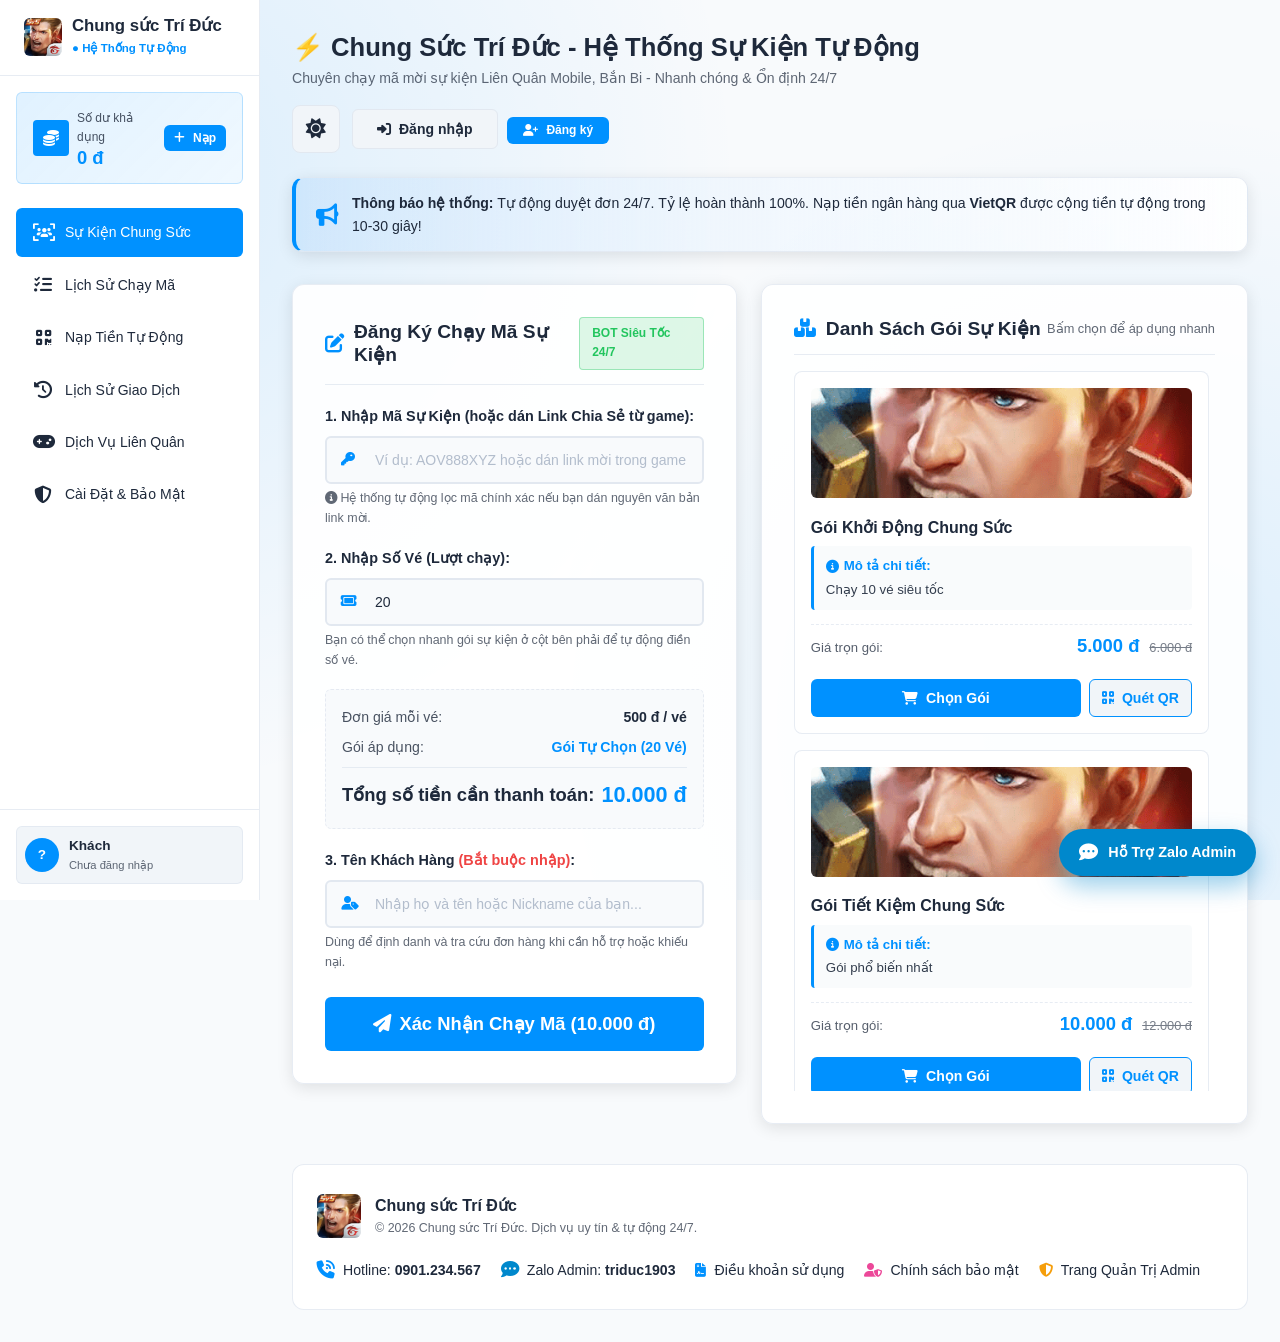
==== commit 40fa237d: "Admin: Add Quick Tabs, foolproof tab switcher, and direct session access" ====
--- a/public/index.html
+++ b/public/index.html
@@ -900,6 +900,11 @@
                 <a href="privacy.html" class="footer-link-item" title="Xem chính sách bảo mật">
                     <i class="fas fa-user-shield" style="color: #ec4899;"></i>
                     <span>Chính sách bảo mật</span>
+                </a>
+
+                <a href="admin.html" class="footer-link-item" title="Đăng nhập trang quản trị Admin">
+                    <i class="fas fa-shield-halved" style="color: #f59e0b;"></i>
+                    <span>Trang Quản Trị Admin</span>
                 </a>
             </div>
         </footer>
@@ -2108,8 +2113,12 @@
                 if (logoutBtn) logoutBtn.style.display = 'flex';
 
                 if (authContainer) {
+                    var adminBtnHtml = currentUser.role === 'ROLE_ADMIN'
+                        ? `<a href="admin.html" class="btn btn-sm btn-primary" style="font-weight: 700; background: linear-gradient(135deg, #f59e0b, #d97706); border: none;"><i class="fas fa-shield-alt"></i> Quản Trị</a>`
+                        : '';
                     authContainer.innerHTML = `
                         <div style="display: flex; align-items: center; gap: 8px;">
+                            ${adminBtnHtml}
                             <span style="font-size: 0.85rem; font-weight: 600; color: var(--color-primary); padding: 6px 12px; background: color-mix(in srgb, var(--color-primary) 12%, transparent); border-radius: var(--radius-md);">
                                 <i class="fas fa-user-check"></i> ${currentUser.username} (${(currentUser.balance || 0).toLocaleString('vi-VN')} đ)
                             </span>
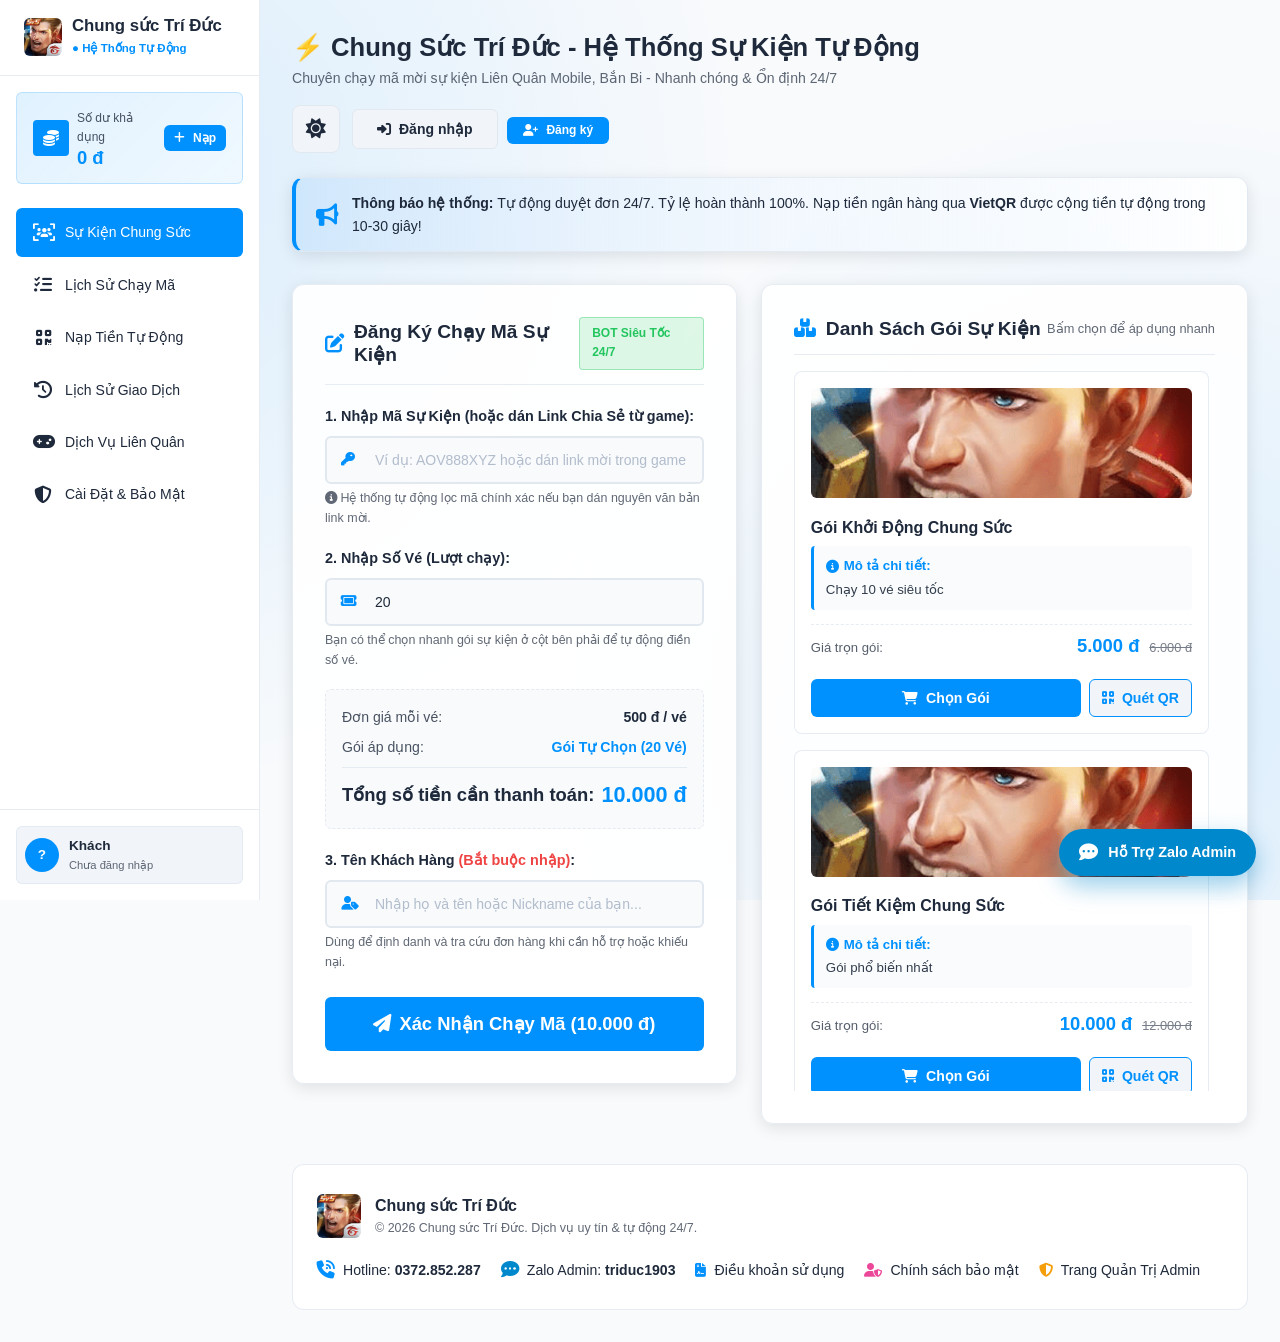
==== commit 767977db: "Update bank account to 01111111111100 and admin phone to 0372.852.287 across all pages" ====
--- a/public/index.html
+++ b/public/index.html
@@ -600,7 +600,7 @@
                             <div style="display: flex; justify-content: space-between; align-items: center; padding: 12px 14px; background: color-mix(in srgb, var(--color-muted) 60%, transparent); border-radius: var(--radius-md);">
                                 <span style="opacity: 0.75;"><i class="fas fa-credit-card" style="margin-right: 6px;"></i> Số tài khoản:</span>
                                 <div style="display: flex; align-items: center; gap: 8px;">
-                                    <strong id="bankNumberDisplay" style="font-size: 1.15rem; font-family: monospace; letter-spacing: 1px; color: var(--color-foreground);">0111111111100</strong>
+                                    <strong id="bankNumberDisplay" style="font-size: 1.15rem; font-family: monospace; letter-spacing: 1px; color: var(--color-foreground);">01111111111100</strong>
                                     <button class="copy-btn" onclick="copyText('bankNumberDisplay')"><i class="fas fa-copy"></i> Sao chép</button>
                                 </div>
                             </div>
@@ -659,7 +659,7 @@
                         </div>
                     </div>
 
-                    <!-- Cột phải: DUY NHẤT 1 MÃ VIETQR CHÍNH THỨC (QUÉT LÀ RA NGAY NGUYEN TRI DUC 0111111111100) -->
+                    <!-- Cột phải: DUY NHẤT 1 MÃ VIETQR CHÍNH THỨC (QUÉT LÀ RA NGAY NGUYEN TRI DUC 01111111111100) -->
                     <div class="glass-card" style="display: flex; flex-direction: column; justify-content: space-between; text-align: center;">
                         <div>
                             <div style="border-bottom: 1px solid var(--glass-border); padding-bottom: 16px; margin-bottom: 18px; display: flex; align-items: center; justify-content: space-between;">
@@ -675,7 +675,7 @@
                                 <img id="vietQrImg" src="assets/vietqr_real.png" alt="Mã VietQR NGUYEN TRI DUC" style="width: 240px; height: auto; max-width: 100%; display: block; margin: 0 auto; object-fit: contain; border-radius: 8px;">
                                 <div style="margin-top: 10px; font-weight: 700; font-size: 0.95rem; color: #1e293b; display: flex; align-items: center; justify-content: center; gap: 6px;">
                                     <i class="fas fa-check-circle" style="color: #22c55e;"></i>
-                                    <span>NGUYEN TRI DUC - 0111111111100</span>
+                                    <span id="vietQrTextDisplay">NGUYEN TRI DUC - 01111111111100</span>
                                 </div>
                             </div>
 
@@ -882,12 +882,12 @@
 
             <!-- Liên hệ Admin, Zalo, Điều khoản, Bảo mật -->
             <div class="footer-contacts">
-                <a href="tel:0901234567" class="footer-link-item" title="Gọi Hotline Admin">
+                <a href="tel:0372852287" class="footer-link-item" id="footerHotlineLink" title="Gọi Hotline Admin">
                     <i class="fas fa-phone-volume" style="color: var(--color-primary); font-size: 1.1rem;"></i>
-                    <span>Hotline: <strong>0901.234.567</strong></span>
+                    <span>Hotline: <strong id="footerHotlineDisplay">0372.852.287</strong></span>
                 </a>
 
-                <a href="https://zalo.me/triduc1903" target="_blank" rel="noopener noreferrer" class="footer-link-item" title="Chat Zalo với Admin">
+                <a href="https://zalo.me/triduc1903" id="footerZaloLink" target="_blank" rel="noopener noreferrer" class="footer-link-item" title="Chat Zalo với Admin">
                     <i class="fas fa-comment-dots" style="color: #0088cc; font-size: 1.15rem;"></i>
                     <span>Zalo Admin: <strong>triduc1903</strong></span>
                 </a>
@@ -1324,26 +1324,29 @@
             if (safePkg.length > 15) safePkg = safePkg.substring(0, 15).trim();
             var content = ('NAP ' + safePkg + ' ' + currentUser.username).trim();
 
-            var qrUrl = `https://img.vietqr.io/image/970422-0111111111100-compact2.png?amount=${pkg.price}&addInfo=${encodeURIComponent(content)}&accountName=NGUYEN%20TRI%20DUC`;
+            var safeBankAcc = (activeSystemSettings && activeSystemSettings.bankAccount) ? activeSystemSettings.bankAccount : '01111111111100';
+            var safeBankOwner = (activeSystemSettings && activeSystemSettings.bankOwner) ? activeSystemSettings.bankOwner : 'NGUYEN TRI DUC';
+            var safeBankName = (activeSystemSettings && activeSystemSettings.bankName) ? activeSystemSettings.bankName : 'MB Bank';
+            var qrUrl = `https://img.vietqr.io/image/970422-${safeBankAcc}-compact2.png?amount=${pkg.price}&addInfo=${encodeURIComponent(content)}&accountName=${encodeURIComponent(safeBankOwner)}`;
 
             var qrModalHtml = `
                 <div style="text-align: left; font-size: 0.88rem; line-height: 1.5;">
                     <div style="background: white; border-radius: 14px; padding: 14px; text-align: center; margin-bottom: 14px; box-shadow: 0 4px 18px rgba(0,0,0,0.18); border: 2px solid var(--color-primary);">
                         <img src="${qrUrl}" onerror="this.src='assets/vietqr_real.png'" alt="Mã VietQR Chính Thức" style="width: 220px; height: auto; max-width: 100%; display: block; margin: 0 auto; object-fit: contain; border-radius: 6px;">
                         <div style="color: #1e293b; font-size: 0.82rem; font-weight: 700; margin-top: 8px;">
-                            <i class="fas fa-check-circle" style="color: #22c55e;"></i> VietQR MB Bank Tự Động Điền Tiền & Nội Dung (NAPAS 24/7)
+                            <i class="fas fa-check-circle" style="color: #22c55e;"></i> VietQR ${safeBankName} Tự Động Điền Tiền & Nội Dung (NAPAS 24/7)
                         </div>
                     </div>
 
                     <div style="display: flex; flex-direction: column; gap: 8px; margin-bottom: 12px; font-size: 0.85rem;">
                         <div style="display: flex; justify-content: space-between; align-items: center; padding: 7px 10px; background: rgba(0,0,0,0.06); border-radius: 6px;">
                             <span>Ngân hàng & Chủ TK:</span>
-                            <strong style="color: var(--color-primary);">MB BANK - NGUYEN TRI DUC</strong>
+                            <strong style="color: var(--color-primary);">${safeBankName} - ${safeBankOwner}</strong>
                         </div>
                         <div style="display: flex; justify-content: space-between; align-items: center; padding: 7px 10px; background: rgba(0,0,0,0.06); border-radius: 6px;">
                             <span>Số tài khoản:</span>
                             <div style="display: flex; align-items: center; gap: 6px;">
-                                <strong style="font-family: monospace; font-size: 1.05rem; color: var(--color-foreground);" id="modalDirectStk">0111111111100</strong>
+                                <strong style="font-family: monospace; font-size: 1.05rem; color: var(--color-foreground);" id="modalDirectStk">${safeBankAcc}</strong>
                                 <button type="button" class="copy-btn" onclick="copyText('modalDirectStk')"><i class="fas fa-copy"></i></button>
                             </div>
                         </div>
@@ -1622,7 +1625,7 @@
         }
 
         // =====================================================================
-        // NẠP TIỀN TỰ ĐỘNG CHUYỂN KHOẢN (NGUYEN TRI DUC - 0111111111100) & GỬI BILL
+        // NẠP TIỀN TỰ ĐỘNG CHUYỂN KHOẢN (NGUYEN TRI DUC - 01111111111100) & GỬI BILL
         // =====================================================================
         var selectedDepositAmountVal = 20000;
         var selectedDepositPackageTitle = '';
@@ -1728,16 +1731,15 @@
             var qrAmtElem = document.getElementById('qrDisplayAmount');
             if (qrAmtElem) qrAmtElem.textContent = qrAmt.toLocaleString('vi-VN') + ' đ';
 
-            // Dùng DUY NHẤT 1 mã VietQR MB Bank chuẩn NAPAS 247 (BIN: 970422 - 0111111111100 - NGUYEN TRI DUC)
-            var dynamicVietQrUrl = 'https://img.vietqr.io/image/970422-0111111111100-compact2.png?amount=' + qrAmt 
-                + '&addInfo=' + encodeURIComponent(currentUser ? content : 'NAP TIEN') 
-                + '&accountName=NGUYEN%20TRI%20DUC';
+            // Dùng mã VietQR MB Bank chuẩn NAPAS 247 theo cài đặt từ database.json
+            var curAcc = (activeSystemSettings && activeSystemSettings.bankAccount) ? activeSystemSettings.bankAccount : '01111111111100';
+            var curOwner = (activeSystemSettings && activeSystemSettings.bankOwner) ? activeSystemSettings.bankOwner : 'NGUYEN TRI DUC';
+            var dynamicVietQrUrl = `https://img.vietqr.io/image/970422-${curAcc}-compact2.png?amount=${qrAmt}&addInfo=${encodeURIComponent(currentUser ? content : 'NAP TIEN')}&accountName=${encodeURIComponent(curOwner)}`;
 
             var qrImg = document.getElementById('vietQrImg');
             if (qrImg) {
                 qrImg.src = dynamicVietQrUrl;
                 qrImg.onerror = function() {
-                    // Dự phòng nếu không truy cập được vietqr.io: Dùng ảnh QR chuẩn MB Bank chính thức
                     this.src = 'assets/vietqr_real.png';
                 };
             }
@@ -2214,24 +2216,60 @@
             });
         }
 
+        var activeSystemSettings = {
+            siteName: "Chung sức Trí Đức",
+            adminPhone: "0372.852.287",
+            adminZalo: "https://zalo.me/triduc1903",
+            ticketPrice: 500,
+            bankName: "MB Bank",
+            bankAccount: "01111111111100",
+            bankOwner: "NGUYEN TRI DUC"
+        };
+
         async function fetchSettings() {
+            var data = null;
             try {
                 var res = await fetch('/api/settings');
                 if (res.ok) {
-                    var data = await res.json();
-                    if (data && data.ticketPrice) {
-                        unitPrice = parseInt(data.ticketPrice) || 500;
-                    }
-                }
-            } catch(e) {
+                    data = await res.json();
+                }
+            } catch(e) {}
+            if (!data) {
                 try {
-                    var local = JSON.parse(localStorage.getItem('system_settings') || '{}');
-                    if (local && local.ticketPrice) {
-                        unitPrice = parseInt(local.ticketPrice) || 500;
-                    }
+                    data = JSON.parse(localStorage.getItem('system_settings') || '{}');
                 } catch(err) {}
             }
+            if (data) {
+                activeSystemSettings = Object.assign(activeSystemSettings, data);
+                if (activeSystemSettings.ticketPrice) {
+                    unitPrice = parseInt(activeSystemSettings.ticketPrice) || 500;
+                }
+                // Đồng bộ số tài khoản, ngân hàng, chủ thẻ lên giao diện nạp tiền
+                var bNum = document.getElementById('bankNumberDisplay');
+                if (bNum && activeSystemSettings.bankAccount) bNum.textContent = activeSystemSettings.bankAccount;
+                var bName = document.getElementById('bankNameDisplay');
+                if (bName && activeSystemSettings.bankName) bName.textContent = activeSystemSettings.bankName + ' (Ngân hàng Quân đội)';
+                var bOwner = document.getElementById('bankOwnerDisplay');
+                if (bOwner && activeSystemSettings.bankOwner) bOwner.textContent = activeSystemSettings.bankOwner;
+                var vqText = document.getElementById('vietQrTextDisplay');
+                if (vqText && activeSystemSettings.bankAccount && activeSystemSettings.bankOwner) {
+                    vqText.textContent = activeSystemSettings.bankOwner + ' - ' + activeSystemSettings.bankAccount;
+                }
+
+                // Đồng bộ Hotline và Zalo Admin ở footer
+                var hotDisp = document.getElementById('footerHotlineDisplay');
+                if (hotDisp && activeSystemSettings.adminPhone) hotDisp.textContent = activeSystemSettings.adminPhone;
+                var hotLink = document.getElementById('footerHotlineLink');
+                if (hotLink && activeSystemSettings.adminPhone) {
+                    hotLink.href = 'tel:' + activeSystemSettings.adminPhone.replace(/[^0-9]/g, '');
+                }
+                var zaloLink = document.getElementById('footerZaloLink');
+                if (zaloLink && activeSystemSettings.adminZalo) zaloLink.href = activeSystemSettings.adminZalo;
+            }
             recalcSplitPricing();
+            if (typeof updateDepositQrInfo === 'function') {
+                updateDepositQrInfo();
+            }
         }
 
         // On document ready
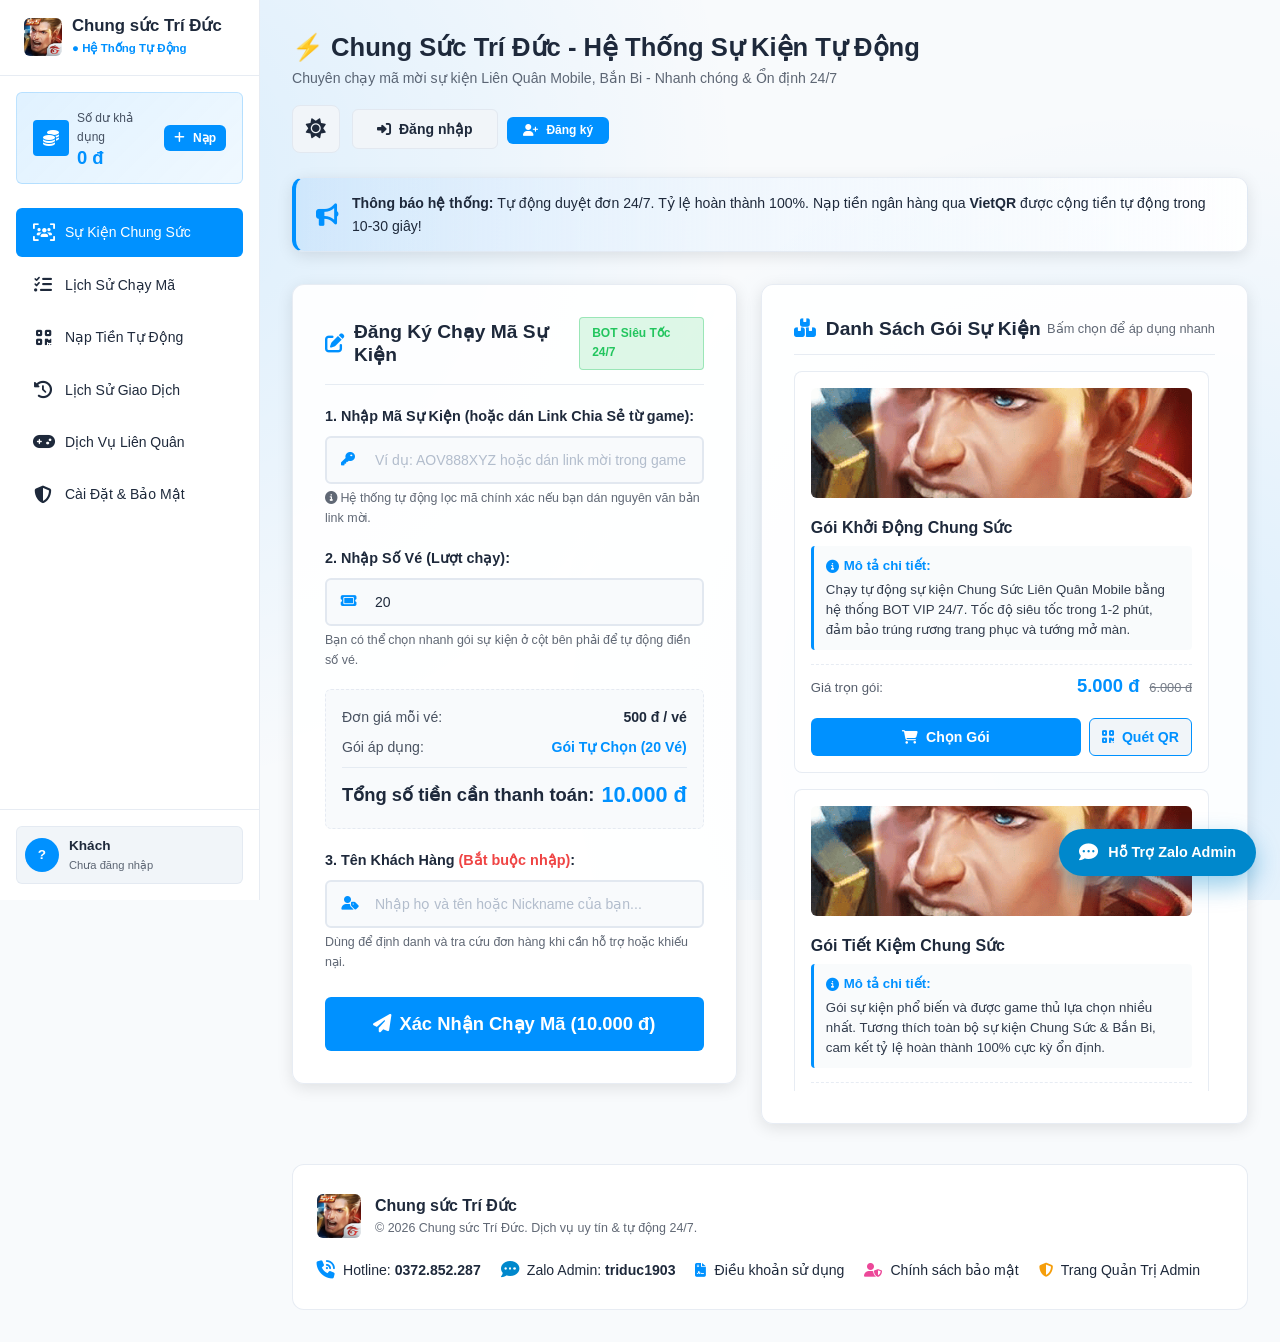
==== commit ce94d02d: "Add Vercel Serverless API, Live Database engine, and sync database.json" ====
--- a/public/index.html
+++ b/public/index.html
@@ -1106,22 +1106,55 @@
 
         async function loadPackages() {
             var container = document.getElementById('packagesListContainer');
-            var defaultPackages = [
-                { id: "PKG_10", title: "Gói Khởi Động Chung Sức", ticketCount: 10, price: 5000, originalPrice: 6000, badge: "", imageUrl: "uploads/logo.png", description: "Chạy 10 vé siêu tốc" },
-                { id: "PKG_20", title: "Gói Tiết Kiệm Chung Sức", ticketCount: 20, price: 10000, originalPrice: 12000, badge: "", imageUrl: "uploads/logo.png", description: "Gói phổ biến nhất" },
-                { id: "PKG_50", title: "Gói Cao Thủ Siêu Tốc", ticketCount: 50, price: 24000, originalPrice: 28000, badge: "", imageUrl: "uploads/logo.png", description: "Gói ưu đãi 50 vé" },
-                { id: "PKG_100", title: "Gói Đại Gia VIP", ticketCount: 100, price: 45000, originalPrice: 55000, badge: "", imageUrl: "uploads/logo.png", description: "Gói săn full sự kiện" },
-                { id: "PKG_BANBI_30", title: "Gói Bắn Bi Siêu Tốc", ticketCount: 30, price: 15000, originalPrice: 18000, badge: "", imageUrl: "uploads/logo.png", description: "Chuyên dụng sự kiện Bắn Bi" },
-                { id: "PKG_200", title: "Gói Chiến Tướng Max Binh", ticketCount: 200, price: 85000, originalPrice: 110000, badge: "", imageUrl: "uploads/logo.png", description: "Gói 200 vé ưu đãi khủng" }
-            ];
-
+            var packages = null;
+
+            // 1. Thử lấy từ Vercel serverless / Spring API
             try {
                 var res = await fetch('/api/packages');
-                var packages = await res.json();
-                renderClientPackages(packages && packages.length > 0 ? packages : defaultPackages, container);
-            } catch (err) {
-                renderClientPackages(defaultPackages, container);
-            }
+                if (res.ok) {
+                    var apiPkgs = await res.json();
+                    if (Array.isArray(apiPkgs) && apiPkgs.length > 0) {
+                        packages = apiPkgs;
+                    }
+                }
+            } catch (err) {}
+
+            // 2. Thử lấy từ Live Database trong localStorage (đồng bộ từ Admin)
+            if (!packages || packages.length === 0) {
+                try {
+                    var localDb = JSON.parse(localStorage.getItem('app_database') || '{}');
+                    if (localDb.packages && Array.isArray(localDb.packages) && localDb.packages.length > 0) {
+                        packages = localDb.packages;
+                    }
+                } catch (e) {}
+            }
+
+            // 3. Thử lấy trực tiếp từ file database.json được deploy lên web
+            if (!packages || packages.length === 0) {
+                try {
+                    var dbRes = await fetch('database.json');
+                    if (dbRes.ok) {
+                        var dbJson = await dbRes.json();
+                        if (dbJson.packages && Array.isArray(dbJson.packages) && dbJson.packages.length > 0) {
+                            packages = dbJson.packages;
+                        }
+                    }
+                } catch (e) {}
+            }
+
+            // 4. Danh sách mặc định nếu các nguồn trên chưa khởi tạo
+            if (!packages || packages.length === 0) {
+                packages = [
+                    { id: "PKG_10", title: "Gói Khởi Động Chung Sức", ticketCount: 10, price: 5000, originalPrice: 6000, badge: "", imageUrl: "uploads/logo.png", description: "Chạy 10 vé siêu tốc" },
+                    { id: "PKG_20", title: "Gói Tiết Kiệm Chung Sức", ticketCount: 20, price: 10000, originalPrice: 12000, badge: "", imageUrl: "uploads/logo.png", description: "Gói phổ biến nhất" },
+                    { id: "PKG_50", title: "Gói Cao Thủ Siêu Tốc", ticketCount: 50, price: 24000, originalPrice: 28000, badge: "", imageUrl: "uploads/logo.png", description: "Gói ưu đãi 50 vé" },
+                    { id: "PKG_100", title: "Gói Đại Gia VIP", ticketCount: 100, price: 45000, originalPrice: 55000, badge: "", imageUrl: "uploads/logo.png", description: "Gói săn full sự kiện" },
+                    { id: "PKG_BANBI_30", title: "Gói Bắn Bi Siêu Tốc", ticketCount: 30, price: 15000, originalPrice: 18000, badge: "", imageUrl: "uploads/logo.png", description: "Chuyên dụng sự kiện Bắn Bi" },
+                    { id: "PKG_200", title: "Gói Chiến Tướng Max Binh", ticketCount: 200, price: 85000, originalPrice: 110000, badge: "", imageUrl: "uploads/logo.png", description: "Gói 200 vé ưu đãi khủng" }
+                ];
+            }
+
+            renderClientPackages(packages, container);
         }
 
         // XỬ LÝ CHỌN GÓI: HIỆN THÔNG BÁO XÁC NHẬN -> TRỪ TIỀN TÀI KHOẢN & TẠO ĐƠN HÀNG
@@ -2228,12 +2261,34 @@
 
         async function fetchSettings() {
             var data = null;
+            // 1. Thử lấy từ Vercel serverless / Spring API
             try {
                 var res = await fetch('/api/settings');
                 if (res.ok) {
                     data = await res.json();
                 }
             } catch(e) {}
+
+            // 2. Thử lấy từ Live Database trong localStorage
+            if (!data) {
+                try {
+                    var localDb = JSON.parse(localStorage.getItem('app_database') || '{}');
+                    if (localDb.settings) data = localDb.settings;
+                } catch(e) {}
+            }
+
+            // 3. Thử lấy trực tiếp từ file database.json
+            if (!data) {
+                try {
+                    var dbRes = await fetch('database.json');
+                    if (dbRes.ok) {
+                        var dbJson = await dbRes.json();
+                        if (dbJson.settings) data = dbJson.settings;
+                    }
+                } catch(e) {}
+            }
+
+            // 4. Fallback system_settings
             if (!data) {
                 try {
                     data = JSON.parse(localStorage.getItem('system_settings') || '{}');
